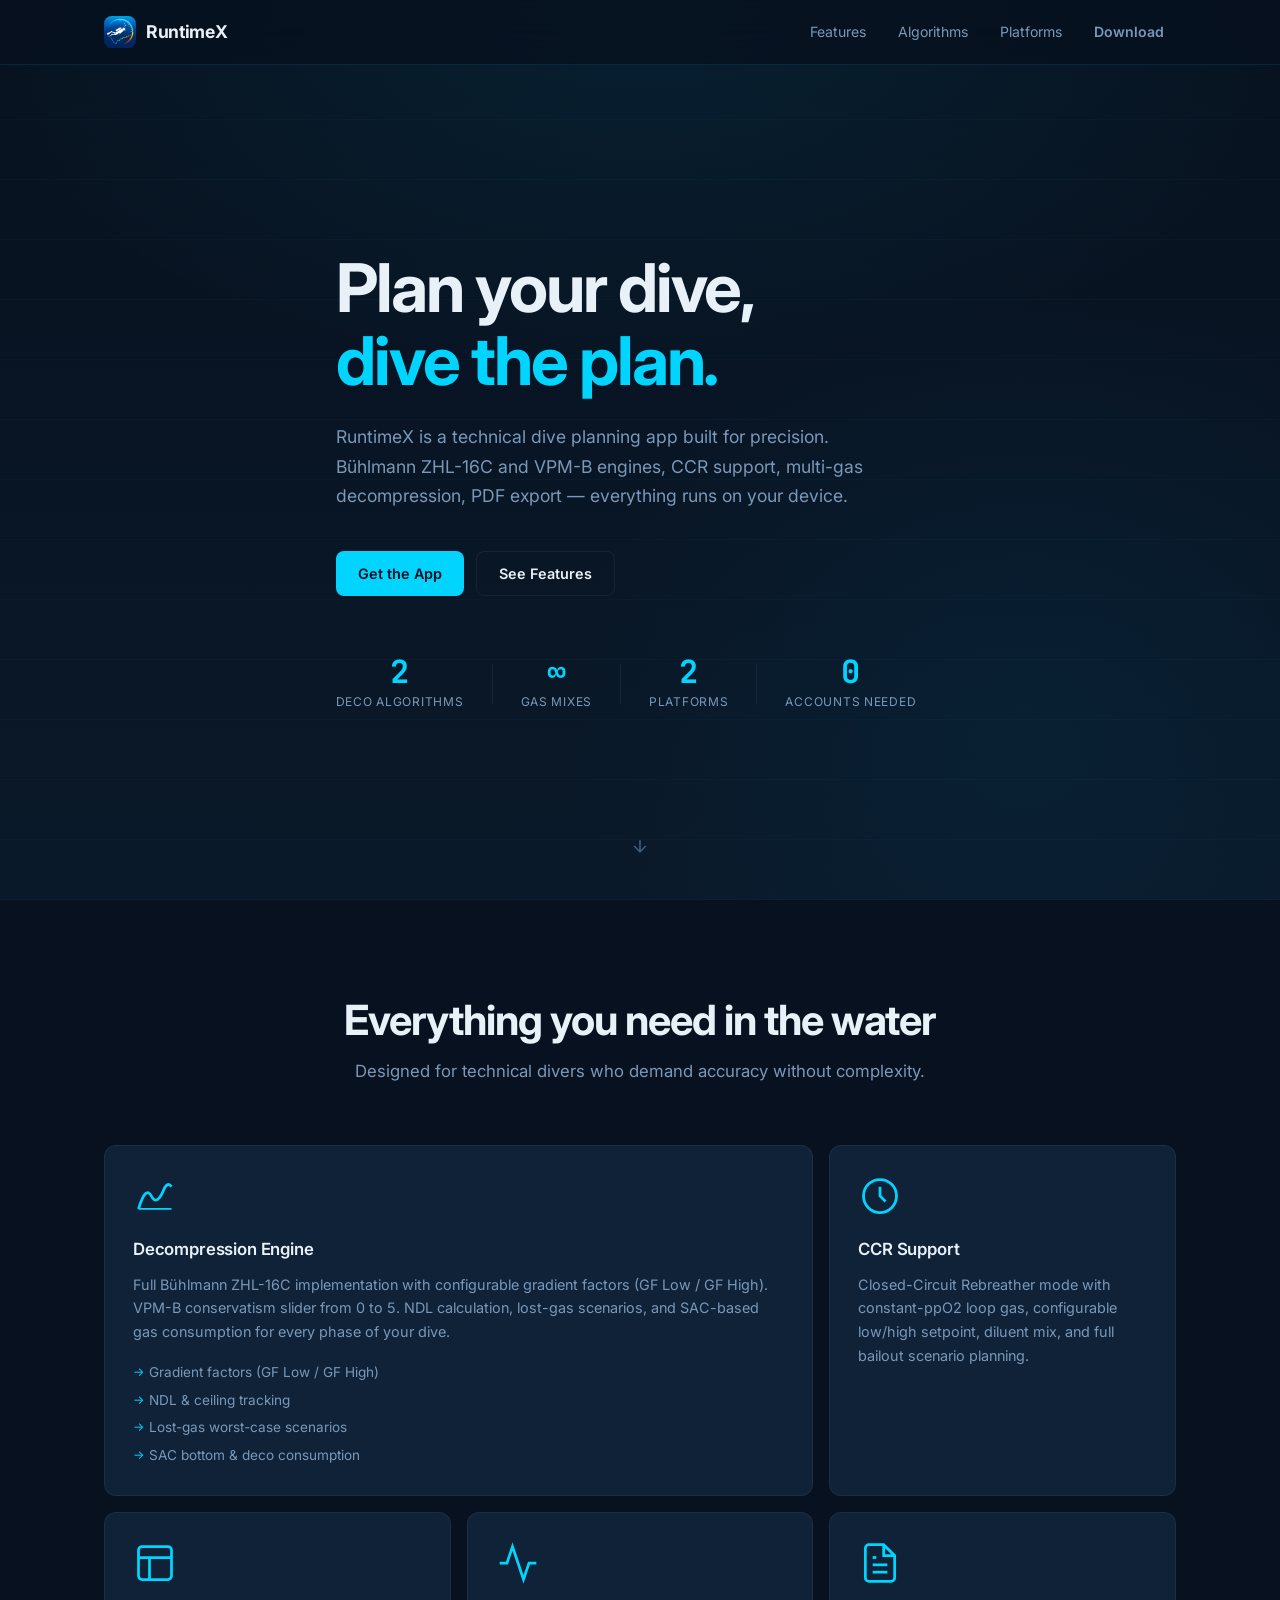
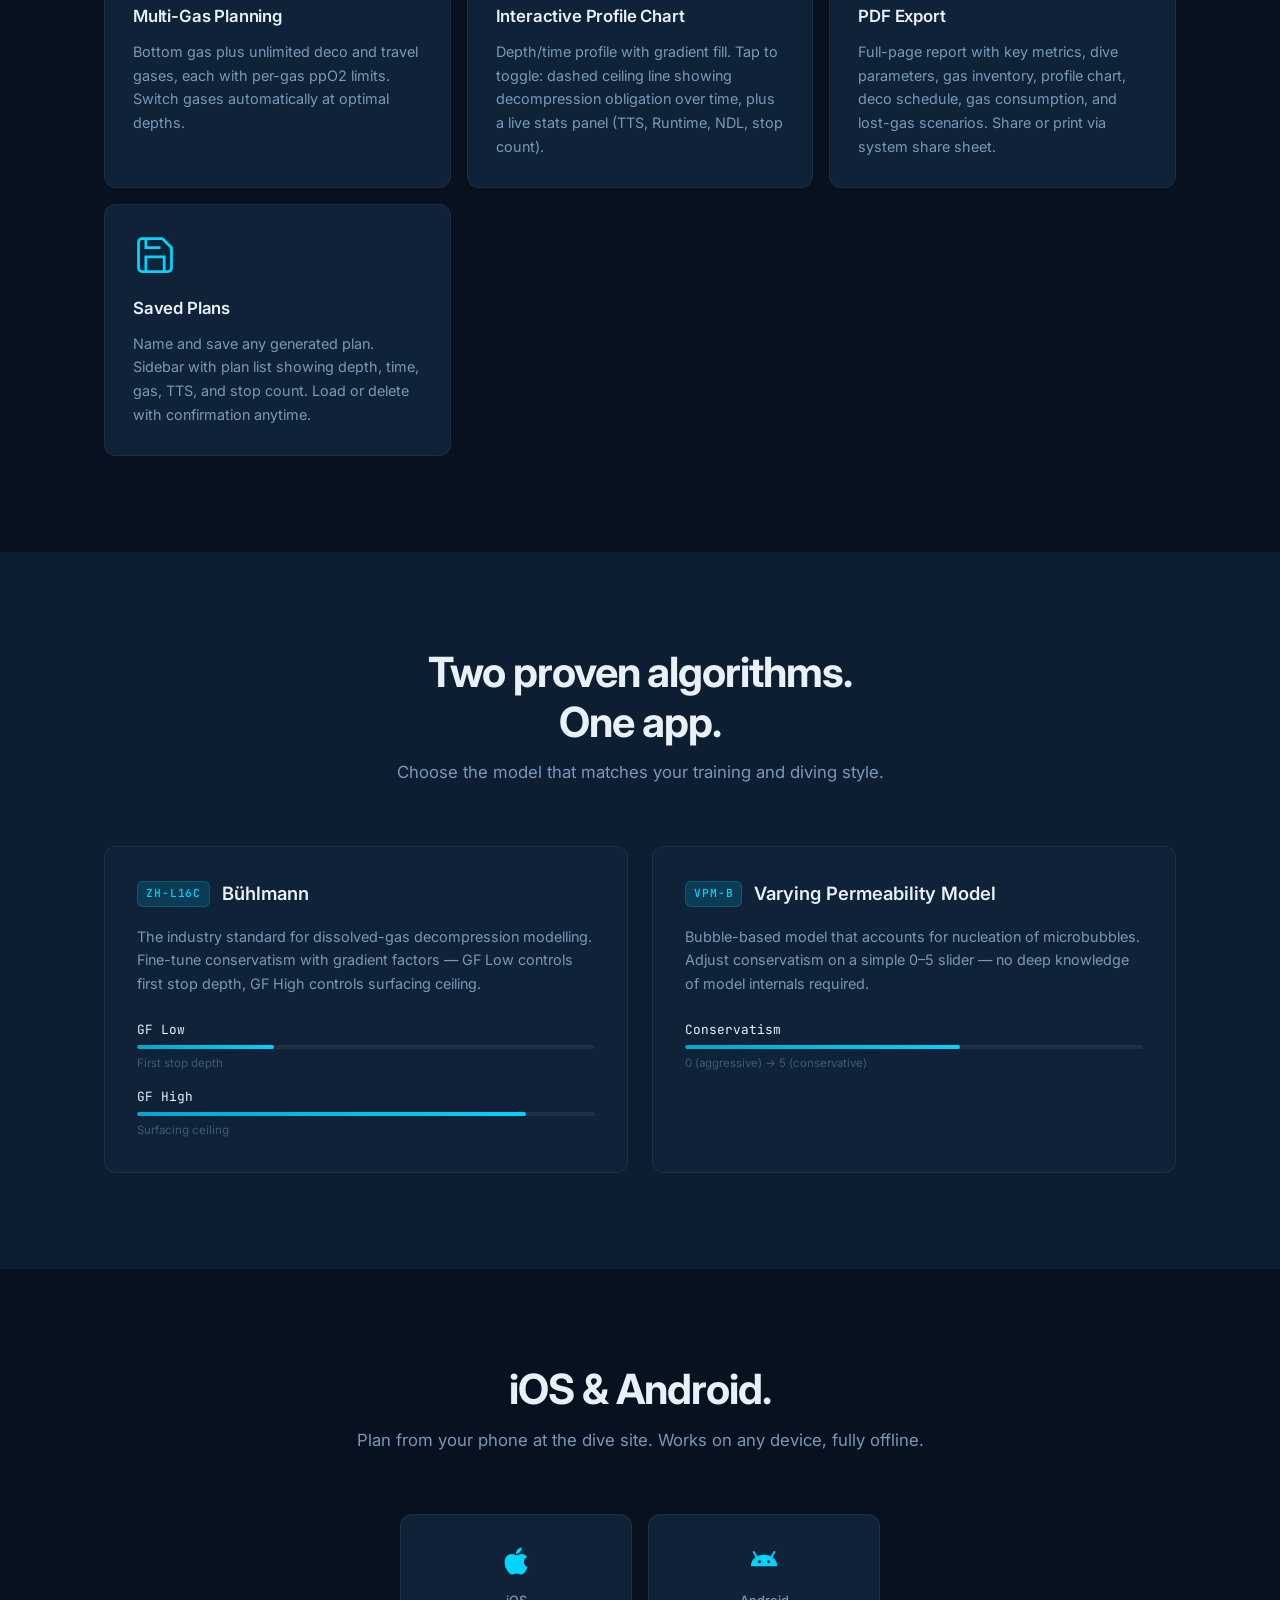
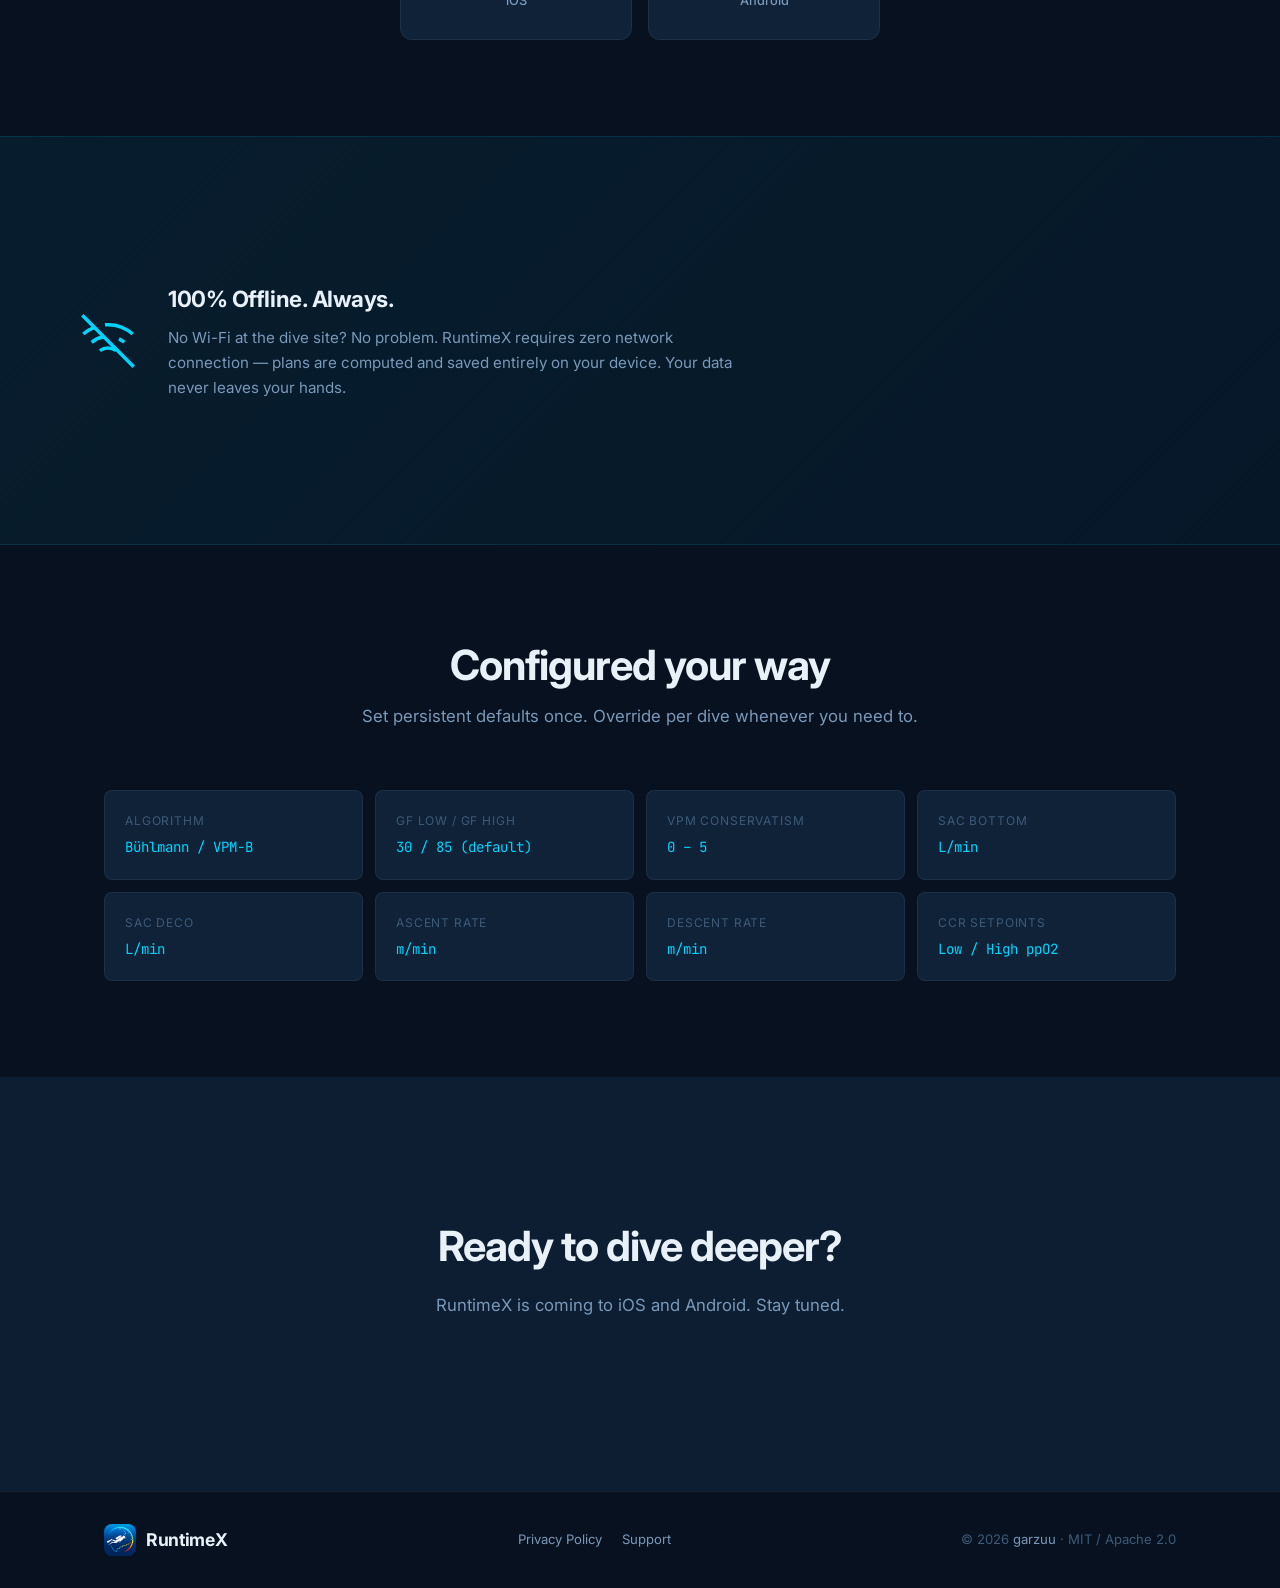
==== index.html @ 2c7f3cf4 "chore(rename): rename website to RuntimeX" ====
<!DOCTYPE html>
<html lang="en">
<head>
  <meta charset="UTF-8" />
  <meta name="viewport" content="width=device-width, initial-scale=1.0" />
  <title>RuntimeX — Technical Dive Planner</title>
  <meta name="description" content="Offline-first technical dive planning app. Bühlmann ZHL-16C, VPM-B, CCR support, PDF export. No account required." />

  <!-- Canonical -->
  <link rel="canonical" href="https://runtimex.garzuu.com/" />

  <!-- Open Graph -->
  <meta property="og:type"        content="website" />
  <meta property="og:url"         content="https://runtimex.garzuu.com/" />
  <meta property="og:title"       content="RuntimeX — Technical Dive Planner" />
  <meta property="og:description" content="Offline-first technical dive planning app. Bühlmann ZHL-16C, VPM-B, CCR support, PDF export. No account required." />
  <meta property="og:image"       content="https://runtimex.garzuu.com/og-image.svg" />
  <meta property="og:image:width"  content="1200" />
  <meta property="og:image:height" content="630" />
  <meta property="og:locale"      content="en_US" />
  <meta property="og:site_name"   content="RuntimeX" />

  <!-- Twitter Card -->
  <meta name="twitter:card"        content="summary_large_image" />
  <meta name="twitter:title"       content="RuntimeX — Technical Dive Planner" />
  <meta name="twitter:description" content="Offline-first technical dive planning app. Bühlmann ZHL-16C, VPM-B, CCR support, PDF export. No account required." />
  <meta name="twitter:image"       content="https://runtimex.garzuu.com/og-image.svg" />

  <!-- iOS Smart App Banner — fill in content="app-id=YOUR_APP_ID" once live on the App Store -->
  <!-- <meta name="apple-itunes-app" content="app-id=XXXXXXXXXX" /> -->

  <link rel="icon" type="image/png" href="favicon.png" />
  <link rel="apple-touch-icon" href="apple-touch-icon.png" />

  <link rel="stylesheet" href="style.css" />
  <link rel="preconnect" href="https://fonts.googleapis.com" />
  <link rel="preconnect" href="https://fonts.gstatic.com" crossorigin />
  <link href="https://fonts.googleapis.com/css2?family=Inter:wght@300;400;500;600;700&family=JetBrains+Mono:wght@400;500&display=swap" rel="stylesheet" />
</head>
<body>

  <!-- NAV -->
  <nav class="nav">
    <div class="nav-inner container">
      <a href="#" class="nav-logo">
        <img src="logo.png" class="nav-icon" alt="RuntimeX" />
        RuntimeX
      </a>
      <ul class="nav-links">
        <li><a href="#features">Features</a></li>
        <li><a href="#algorithms">Algorithms</a></li>
        <li><a href="#platforms">Platforms</a></li>
        <li><a href="#download" class="btn btn-sm">Download</a></li>
      </ul>
    </div>
  </nav>

  <!-- HERO -->
  <section class="hero">
    <div class="hero-bg"></div>
    <div class="container hero-inner">
      <h1 class="hero-title">Plan your dive,<br><span class="accent">dive the plan.</span></h1>
      <p class="hero-sub">
        RuntimeX is a technical dive planning app built for precision.
        Bühlmann ZHL-16C and VPM-B engines, CCR support, multi-gas decompression,
        PDF export — everything runs on your device.
      </p>
      <div class="hero-actions">
        <a href="#download" class="btn btn-primary">Get the App</a>
        <a href="#features" class="btn btn-ghost">See Features</a>
      </div>
      <div class="hero-stats">
        <div class="stat">
          <span class="stat-value">2</span>
          <span class="stat-label">Deco Algorithms</span>
        </div>
        <div class="stat-sep"></div>
        <div class="stat">
          <span class="stat-value">∞</span>
          <span class="stat-label">Gas Mixes</span>
        </div>
        <div class="stat-sep"></div>
        <div class="stat">
          <span class="stat-value">2</span>
          <span class="stat-label">Platforms</span>
        </div>
        <div class="stat-sep"></div>
        <div class="stat">
          <span class="stat-value">0</span>
          <span class="stat-label">Accounts Needed</span>
        </div>
      </div>
    </div>
    <div class="hero-scroll-hint">
      <svg viewBox="0 0 24 24" fill="none" stroke="currentColor" stroke-width="2">
        <path d="M12 5v14M5 12l7 7 7-7"/>
      </svg>
    </div>
  </section>

  <!-- FEATURES -->
  <section class="section" id="features">
    <div class="container">
      <div class="section-header">
        <h2>Everything you need in the water</h2>
        <p>Designed for technical divers who demand accuracy without complexity.</p>
      </div>
      <div class="features-grid">

        <div class="feature-card feature-card--large">
          <div class="feature-icon">
            <svg viewBox="0 0 24 24" fill="none" stroke="currentColor" stroke-width="1.5">
              <path d="M3 19 Q7 6 10 12 Q13 18 17 8 Q19 4 21 7"/>
              <line x1="3" y1="19" x2="21" y2="19" stroke-width="1"/>
            </svg>
          </div>
          <h3>Decompression Engine</h3>
          <p>Full Bühlmann ZHL-16C implementation with configurable gradient factors (GF Low / GF High). VPM-B conservatism slider from 0 to 5. NDL calculation, lost-gas scenarios, and SAC-based gas consumption for every phase of your dive.</p>
          <ul class="feature-list">
            <li>Gradient factors (GF Low / GF High)</li>
            <li>NDL &amp; ceiling tracking</li>
            <li>Lost-gas worst-case scenarios</li>
            <li>SAC bottom &amp; deco consumption</li>
          </ul>
        </div>

        <div class="feature-card">
          <div class="feature-icon">
            <svg viewBox="0 0 24 24" fill="none" stroke="currentColor" stroke-width="1.5">
              <circle cx="12" cy="12" r="9"/>
              <path d="M12 7v5l3 3"/>
            </svg>
          </div>
          <h3>CCR Support</h3>
          <p>Closed-Circuit Rebreather mode with constant-ppO2 loop gas, configurable low/high setpoint, diluent mix, and full bailout scenario planning.</p>
        </div>

        <div class="feature-card">
          <div class="feature-icon">
            <svg viewBox="0 0 24 24" fill="none" stroke="currentColor" stroke-width="1.5">
              <rect x="3" y="3" width="18" height="18" rx="2"/>
              <path d="M3 9h18M9 21V9"/>
            </svg>
          </div>
          <h3>Multi-Gas Planning</h3>
          <p>Bottom gas plus unlimited deco and travel gases, each with per-gas ppO2 limits. Switch gases automatically at optimal depths.</p>
        </div>

        <div class="feature-card">
          <div class="feature-icon">
            <svg viewBox="0 0 24 24" fill="none" stroke="currentColor" stroke-width="1.5">
              <polyline points="22 12 18 12 15 21 9 3 6 12 2 12"/>
            </svg>
          </div>
          <h3>Interactive Profile Chart</h3>
          <p>Depth/time profile with gradient fill. Tap to toggle: dashed ceiling line showing decompression obligation over time, plus a live stats panel (TTS, Runtime, NDL, stop count).</p>
        </div>

        <div class="feature-card">
          <div class="feature-icon">
            <svg viewBox="0 0 24 24" fill="none" stroke="currentColor" stroke-width="1.5">
              <path d="M14 2H6a2 2 0 0 0-2 2v16a2 2 0 0 0 2 2h12a2 2 0 0 0 2-2V8z"/>
              <polyline points="14 2 14 8 20 8"/>
              <line x1="16" y1="13" x2="8" y2="13"/>
              <line x1="16" y1="17" x2="8" y2="17"/>
              <polyline points="10 9 9 9 8 9"/>
            </svg>
          </div>
          <h3>PDF Export</h3>
          <p>Full-page report with key metrics, dive parameters, gas inventory, profile chart, deco schedule, gas consumption, and lost-gas scenarios. Share or print via system share sheet.</p>
        </div>

        <div class="feature-card">
          <div class="feature-icon">
            <svg viewBox="0 0 24 24" fill="none" stroke="currentColor" stroke-width="1.5">
              <path d="M19 21H5a2 2 0 0 1-2-2V5a2 2 0 0 1 2-2h11l5 5v11a2 2 0 0 1-2 2z"/>
              <polyline points="17 21 17 13 7 13 7 21"/>
              <polyline points="7 3 7 8 15 8"/>
            </svg>
          </div>
          <h3>Saved Plans</h3>
          <p>Name and save any generated plan. Sidebar with plan list showing depth, time, gas, TTS, and stop count. Load or delete with confirmation anytime.</p>
        </div>

      </div>
    </div>
  </section>

  <!-- ALGORITHMS -->
  <section class="section section--dark" id="algorithms">
    <div class="container">
      <div class="section-header">
        <h2>Two proven algorithms.<br>One app.</h2>
        <p>Choose the model that matches your training and diving style.</p>
      </div>
      <div class="algo-grid">
        <div class="algo-card">
          <div class="algo-header">
            <span class="algo-tag">ZH-L16C</span>
            <h3>Bühlmann</h3>
          </div>
          <p class="algo-desc">The industry standard for dissolved-gas decompression modelling. Fine-tune conservatism with gradient factors — GF Low controls first stop depth, GF High controls surfacing ceiling.</p>
          <div class="algo-params">
            <div class="param">
              <span class="param-name">GF Low</span>
              <div class="param-bar">
                <div class="param-fill" style="--fill: 30%"></div>
              </div>
              <span class="param-hint">First stop depth</span>
            </div>
            <div class="param">
              <span class="param-name">GF High</span>
              <div class="param-bar">
                <div class="param-fill" style="--fill: 85%"></div>
              </div>
              <span class="param-hint">Surfacing ceiling</span>
            </div>
          </div>
        </div>
        <div class="algo-card">
          <div class="algo-header">
            <span class="algo-tag">VPM-B</span>
            <h3>Varying Permeability Model</h3>
          </div>
          <p class="algo-desc">Bubble-based model that accounts for nucleation of microbubbles. Adjust conservatism on a simple 0–5 slider — no deep knowledge of model internals required.</p>
          <div class="algo-params">
            <div class="param">
              <span class="param-name">Conservatism</span>
              <div class="param-bar">
                <div class="param-fill" style="--fill: 60%"></div>
              </div>
              <span class="param-hint">0 (aggressive) → 5 (conservative)</span>
            </div>
          </div>
        </div>
      </div>
    </div>
  </section>

  <!-- PLATFORMS -->
  <section class="section" id="platforms">
    <div class="container">
      <div class="section-header">
        <h2>iOS &amp; Android.</h2>
        <p>Plan from your phone at the dive site. Works on any device, fully offline.</p>
      </div>
      <div class="platforms-grid platforms-grid--two">
        <div class="platform-card">
          <div class="platform-icon">
            <svg viewBox="0 0 24 24" fill="currentColor">
              <path d="M17.05 20.28c-.98.95-2.05.8-3.08.35-1.09-.46-2.09-.48-3.24 0-1.44.62-2.2.44-3.06-.35C2.79 15.25 3.51 7.7 9.05 7.4c1.39.07 2.34.74 3.15.8 1.21-.24 2.37-.93 3.67-.84 1.56.14 2.73.72 3.51 1.84-3.09 1.95-2.63 5.81.29 7.02-.73 1.81-1.65 3.63-2.62 4.06M12.03 7.25c-.15-2.23 1.66-4.07 3.74-4.25.29 2.58-2.34 4.5-3.74 4.25"/>
            </svg>
          </div>
          <span>iOS</span>
        </div>
        <div class="platform-card">
          <div class="platform-icon">
            <svg viewBox="0 0 24 24" fill="currentColor">
              <path d="M17.6 9.48l1.84-3.18c.16-.31.04-.69-.26-.85-.29-.15-.65-.06-.83.22l-1.88 3.24C15.03 8.27 13.55 7.9 12 7.9c-1.55 0-3.03.37-4.47 1.01L5.65 5.67c-.18-.28-.54-.37-.83-.22-.3.16-.42.54-.26.85L6.4 9.48C4.4 10.79 3.22 12.94 3.22 15.5h17.56c0-2.56-1.18-4.71-3.18-6.02zM9 13.5c-.55 0-1-.45-1-1s.45-1 1-1 1 .45 1 1-.45 1-1 1zm6 0c-.55 0-1-.45-1-1s.45-1 1-1 1 .45 1 1-.45 1-1 1z"/>
            </svg>
          </div>
          <span>Android</span>
        </div>
      </div>
    </div>
  </section>

  <!-- OFFLINE BANNER -->
  <section class="section section--accent">
    <div class="container offline-banner">
      <div class="offline-icon">
        <svg viewBox="0 0 24 24" fill="none" stroke="currentColor" stroke-width="1.5">
          <path d="M1 1l22 22"/>
          <path d="M16.72 11.06A10.94 10.94 0 0 1 19 12.55M5 12.55a10.94 10.94 0 0 1 5.17-2.39M10.71 5.05A16 16 0 0 1 22.56 9M1.42 9a15.91 15.91 0 0 1 4.7-2.88M8.53 16.11a6 6 0 0 1 6.95 0M12 20h.01"/>
        </svg>
      </div>
      <div class="offline-text">
        <h3>100% Offline. Always.</h3>
        <p>No Wi-Fi at the dive site? No problem. RuntimeX requires zero network connection — plans are computed and saved entirely on your device. Your data never leaves your hands.</p>
      </div>
    </div>
  </section>

  <!-- SETTINGS -->
  <section class="section" id="settings">
    <div class="container">
      <div class="section-header">
        <h2>Configured your way</h2>
        <p>Set persistent defaults once. Override per dive whenever you need to.</p>
      </div>
      <div class="settings-grid">
        <div class="setting-item">
          <span class="setting-key">Algorithm</span>
          <span class="setting-val">Bühlmann / VPM-B</span>
        </div>
        <div class="setting-item">
          <span class="setting-key">GF Low / GF High</span>
          <span class="setting-val">30 / 85 (default)</span>
        </div>
        <div class="setting-item">
          <span class="setting-key">VPM Conservatism</span>
          <span class="setting-val">0 – 5</span>
        </div>
        <div class="setting-item">
          <span class="setting-key">SAC Bottom</span>
          <span class="setting-val">L/min</span>
        </div>
        <div class="setting-item">
          <span class="setting-key">SAC Deco</span>
          <span class="setting-val">L/min</span>
        </div>
        <div class="setting-item">
          <span class="setting-key">Ascent Rate</span>
          <span class="setting-val">m/min</span>
        </div>
        <div class="setting-item">
          <span class="setting-key">Descent Rate</span>
          <span class="setting-val">m/min</span>
        </div>
        <div class="setting-item">
          <span class="setting-key">CCR Setpoints</span>
          <span class="setting-val">Low / High ppO2</span>
        </div>
      </div>
    </div>
  </section>

  <!-- DOWNLOAD -->
  <section class="section section--dark" id="download">
    <div class="container download-section">
      <h2>Ready to dive deeper?</h2>
      <p>RuntimeX is coming to iOS and Android. Stay tuned.</p>
    </div>
  </section>

  <!-- FOOTER -->
  <footer class="footer">
    <div class="container footer-inner">
      <a href="#" class="nav-logo">
        <img src="logo.png" class="nav-icon" alt="RuntimeX" />
        RuntimeX
      </a>
      <div class="footer-links">
        <a href="privacy.html">Privacy Policy</a>
        <a href="support.html">Support</a>
      </div>
      <p class="footer-copy">© <span id="copyright-year"></span> <a href="https://github.com/garzuu" target="_blank" rel="noopener">garzuu</a> · MIT / Apache 2.0</p>
    </div>
  </footer>

  <script src="app.js"></script>
</body>
</html>
---- style.css ----
/* ── Reset & base ─────────────────────────────────────────────── */
*, *::before, *::after { box-sizing: border-box; margin: 0; padding: 0; }

:root {
  --bg:          #07111f;
  --bg-surface:  #0d1e32;
  --bg-card:     #0f2238;
  --bg-card-hov: #132947;
  --accent:      #00d4ff;
  --accent-dim:  #00a8cc;
  --accent-glow: rgba(0, 212, 255, 0.15);
  --text:        #e8f0f8;
  --text-muted:  #7a98b8;
  --text-faint:  #3d5a78;
  --border:      rgba(0, 212, 255, 0.12);
  --border-card: rgba(255,255,255,0.06);
  --radius:      12px;
  --radius-sm:   8px;
  --font:        'Inter', system-ui, sans-serif;
  --mono:        'JetBrains Mono', monospace;
}

html { scroll-behavior: smooth; }

body {
  font-family: var(--font);
  background: var(--bg);
  color: var(--text);
  line-height: 1.6;
  -webkit-font-smoothing: antialiased;
}

/* ── Utils ────────────────────────────────────────────────────── */
.container {
  max-width: 1120px;
  margin: 0 auto;
  padding: 0 24px;
}

.accent { color: var(--accent); }

/* ── Buttons ──────────────────────────────────────────────────── */
.btn {
  display: inline-flex;
  align-items: center;
  gap: 8px;
  padding: 10px 22px;
  border-radius: var(--radius-sm);
  font-size: 0.9rem;
  font-weight: 600;
  text-decoration: none;
  transition: all 0.2s ease;
  cursor: pointer;
  border: none;
}

.btn-primary {
  background: var(--accent);
  color: #07111f;
}
.btn-primary:hover {
  background: #33ddff;
  transform: translateY(-1px);
  box-shadow: 0 8px 24px rgba(0, 212, 255, 0.3);
}

.btn-ghost {
  background: transparent;
  color: var(--text);
  border: 1px solid var(--border-card);
}
.btn-ghost:hover {
  border-color: var(--accent);
  color: var(--accent);
}

.btn-sm { padding: 7px 16px; font-size: 0.82rem; }

.btn-lg { padding: 14px 32px; font-size: 1rem; }

.btn-icon { width: 18px; height: 18px; flex-shrink: 0; }

/* ── Nav ──────────────────────────────────────────────────────── */
.nav {
  position: fixed;
  top: 0; left: 0; right: 0;
  z-index: 100;
  backdrop-filter: blur(16px);
  -webkit-backdrop-filter: blur(16px);
  background: rgba(7, 17, 31, 0.8);
  border-bottom: 1px solid var(--border);
}

.nav-inner {
  display: flex;
  align-items: center;
  justify-content: space-between;
  height: 64px;
}

.nav-logo {
  display: flex;
  align-items: center;
  gap: 10px;
  text-decoration: none;
  color: var(--text);
  font-weight: 700;
  font-size: 1.1rem;
  letter-spacing: -0.02em;
}

.nav-icon { width: 32px; height: 32px; border-radius: 8px; object-fit: cover; flex-shrink: 0; }

.nav-links {
  display: flex;
  align-items: center;
  gap: 8px;
  list-style: none;
}

.nav-links a {
  text-decoration: none;
  color: var(--text-muted);
  font-size: 0.88rem;
  padding: 6px 12px;
  border-radius: var(--radius-sm);
  transition: color 0.15s;
}
.nav-links a:hover { color: var(--text); }

/* ── Hero ─────────────────────────────────────────────────────── */
.hero {
  position: relative;
  min-height: 100vh;
  display: flex;
  align-items: center;
  overflow: hidden;
  padding-top: 64px;
}

.hero-bg {
  position: absolute;
  inset: 0;
  background:
    radial-gradient(ellipse 80% 60% at 50% 0%, rgba(0, 212, 255, 0.08) 0%, transparent 70%),
    radial-gradient(ellipse 60% 80% at 80% 80%, rgba(0, 80, 120, 0.15) 0%, transparent 60%),
    linear-gradient(180deg, #07111f 0%, #0a1929 100%);
}

/* Animated depth lines */
.hero-bg::after {
  content: '';
  position: absolute;
  inset: 0;
  background-image:
    repeating-linear-gradient(
      180deg,
      transparent 0px,
      transparent 59px,
      rgba(0, 212, 255, 0.03) 59px,
      rgba(0, 212, 255, 0.03) 60px
    );
}

.hero-inner {
  position: relative;
  z-index: 1;
  padding-top: 80px;
  padding-bottom: 80px;
  max-width: 780px;
}

.hero-badge {
  display: inline-block;
  font-family: var(--mono);
  font-size: 0.75rem;
  color: var(--accent);
  background: var(--accent-glow);
  border: 1px solid rgba(0, 212, 255, 0.25);
  border-radius: 100px;
  padding: 5px 14px;
  margin-bottom: 28px;
  letter-spacing: 0.04em;
}

.hero-title {
  font-size: clamp(2.6rem, 6vw, 4.2rem);
  font-weight: 700;
  line-height: 1.08;
  letter-spacing: -0.03em;
  margin-bottom: 24px;
}

.hero-sub {
  font-size: 1.1rem;
  color: var(--text-muted);
  max-width: 560px;
  margin-bottom: 40px;
  line-height: 1.7;
}

.hero-actions {
  display: flex;
  gap: 12px;
  flex-wrap: wrap;
  margin-bottom: 60px;
}

.hero-stats {
  display: flex;
  align-items: center;
  gap: 0;
  flex-wrap: wrap;
  gap: 0;
}

.stat { padding: 0 28px; text-align: center; }
.stat:first-child { padding-left: 0; }

.stat-value {
  display: block;
  font-size: 2rem;
  font-weight: 700;
  color: var(--accent);
  font-family: var(--mono);
  line-height: 1;
}

.stat-label {
  display: block;
  font-size: 0.75rem;
  color: var(--text-muted);
  margin-top: 4px;
  text-transform: uppercase;
  letter-spacing: 0.06em;
}

.stat-sep {
  width: 1px;
  height: 40px;
  background: var(--border-card);
}

.hero-scroll-hint {
  position: absolute;
  bottom: 36px;
  left: 50%;
  transform: translateX(-50%);
  color: var(--text-faint);
  animation: bounce 2s infinite;
}
.hero-scroll-hint svg { width: 20px; height: 20px; }

@keyframes bounce {
  0%, 100% { transform: translateX(-50%) translateY(0); }
  50% { transform: translateX(-50%) translateY(6px); }
}

/* ── Section ──────────────────────────────────────────────────── */
.section { padding: 96px 0; }

.section--dark { background: var(--bg-surface); }

.section--accent {
  background: linear-gradient(135deg, rgba(0, 212, 255, 0.06) 0%, rgba(0, 80, 120, 0.1) 100%);
  border-top: 1px solid var(--border);
  border-bottom: 1px solid var(--border);
}

.section-header {
  text-align: center;
  margin-bottom: 60px;
}

.section-header h2 {
  font-size: clamp(1.8rem, 4vw, 2.6rem);
  font-weight: 700;
  letter-spacing: -0.025em;
  margin-bottom: 12px;
  line-height: 1.2;
}

.section-header p {
  font-size: 1.05rem;
  color: var(--text-muted);
}

/* ── Features grid ────────────────────────────────────────────── */
.features-grid {
  display: grid;
  grid-template-columns: repeat(3, 1fr);
  gap: 16px;
}

.feature-card {
  background: var(--bg-card);
  border: 1px solid var(--border-card);
  border-radius: var(--radius);
  padding: 28px;
  transition: border-color 0.2s, transform 0.2s, background 0.2s;
}
.feature-card:hover {
  border-color: rgba(0, 212, 255, 0.25);
  background: var(--bg-card-hov);
  transform: translateY(-2px);
}

.feature-card--large {
  grid-column: span 2;
}

.feature-icon {
  width: 44px;
  height: 44px;
  margin-bottom: 18px;
  color: var(--accent);
}
.feature-icon svg { width: 100%; height: 100%; }

.feature-card h3 {
  font-size: 1.05rem;
  font-weight: 600;
  margin-bottom: 10px;
  letter-spacing: -0.01em;
}

.feature-card p {
  font-size: 0.9rem;
  color: var(--text-muted);
  line-height: 1.65;
}

.feature-list {
  list-style: none;
  margin-top: 18px;
  display: flex;
  flex-direction: column;
  gap: 6px;
}
.feature-list li {
  font-size: 0.85rem;
  color: var(--text-muted);
  padding-left: 16px;
  position: relative;
}
.feature-list li::before {
  content: '→';
  position: absolute;
  left: 0;
  color: var(--accent);
  font-size: 0.75rem;
}

/* ── Algorithms ───────────────────────────────────────────────── */
.algo-grid {
  display: grid;
  grid-template-columns: 1fr 1fr;
  gap: 24px;
}

.algo-card {
  background: var(--bg-card);
  border: 1px solid var(--border-card);
  border-radius: var(--radius);
  padding: 32px;
}

.algo-header {
  display: flex;
  align-items: center;
  gap: 12px;
  margin-bottom: 16px;
}

.algo-tag {
  font-family: var(--mono);
  font-size: 0.7rem;
  font-weight: 500;
  color: var(--accent);
  background: var(--accent-glow);
  border: 1px solid rgba(0, 212, 255, 0.2);
  border-radius: 6px;
  padding: 3px 8px;
  text-transform: uppercase;
  letter-spacing: 0.08em;
}

.algo-header h3 {
  font-size: 1.15rem;
  font-weight: 600;
}

.algo-desc {
  font-size: 0.9rem;
  color: var(--text-muted);
  line-height: 1.65;
  margin-bottom: 24px;
}

.algo-params { display: flex; flex-direction: column; gap: 14px; }

.param { display: flex; flex-direction: column; gap: 5px; }

.param-name {
  font-size: 0.8rem;
  font-family: var(--mono);
  color: var(--text);
}

.param-bar {
  height: 4px;
  background: rgba(255,255,255,0.06);
  border-radius: 2px;
  overflow: hidden;
}

.param-fill {
  height: 100%;
  width: var(--fill);
  background: linear-gradient(90deg, var(--accent-dim), var(--accent));
  border-radius: 2px;
  transition: width 0.6s ease;
}

.param-hint {
  font-size: 0.72rem;
  color: var(--text-faint);
}

/* ── Platforms ────────────────────────────────────────────────── */
.platforms-grid {
  display: grid;
  grid-template-columns: repeat(6, 1fr);
  gap: 16px;
}

.platforms-grid--two {
  grid-template-columns: repeat(2, 1fr);
  max-width: 480px;
  margin: 0 auto;
}

.platform-card {
  background: var(--bg-card);
  border: 1px solid var(--border-card);
  border-radius: var(--radius);
  padding: 28px 16px;
  display: flex;
  flex-direction: column;
  align-items: center;
  gap: 12px;
  transition: border-color 0.2s, transform 0.2s;
  cursor: default;
}
.platform-card:hover {
  border-color: rgba(0, 212, 255, 0.3);
  transform: translateY(-3px);
}

.platform-icon {
  width: 36px;
  height: 36px;
  color: var(--accent);
}
.platform-icon svg { width: 100%; height: 100%; }

.platform-card span {
  font-size: 0.8rem;
  color: var(--text-muted);
  font-weight: 500;
}

/* ── Offline banner ───────────────────────────────────────────── */
.offline-banner {
  display: flex;
  align-items: center;
  gap: 32px;
  padding: 48px 0;
}

.offline-icon {
  flex-shrink: 0;
  width: 56px;
  height: 56px;
  color: var(--accent);
}
.offline-icon svg { width: 100%; height: 100%; }

.offline-text h3 {
  font-size: 1.4rem;
  font-weight: 700;
  margin-bottom: 8px;
  letter-spacing: -0.02em;
}

.offline-text p {
  font-size: 0.95rem;
  color: var(--text-muted);
  max-width: 580px;
  line-height: 1.65;
}

/* ── Settings ─────────────────────────────────────────────────── */
.settings-grid {
  display: grid;
  grid-template-columns: repeat(4, 1fr);
  gap: 12px;
}

.setting-item {
  background: var(--bg-card);
  border: 1px solid var(--border-card);
  border-radius: var(--radius-sm);
  padding: 20px;
  display: flex;
  flex-direction: column;
  gap: 6px;
}

.setting-key {
  font-size: 0.75rem;
  text-transform: uppercase;
  letter-spacing: 0.07em;
  color: var(--text-faint);
}

.setting-val {
  font-family: var(--mono);
  font-size: 0.88rem;
  color: var(--accent);
}

/* ── Download ─────────────────────────────────────────────────── */
.download-section {
  text-align: center;
  padding: 40px 0;
}

.download-section h2 {
  font-size: clamp(1.8rem, 4vw, 2.6rem);
  font-weight: 700;
  letter-spacing: -0.025em;
  margin-bottom: 12px;
}

.download-section p {
  font-size: 1.05rem;
  color: var(--text-muted);
  margin-bottom: 36px;
}

.download-actions { display: flex; justify-content: center; gap: 12px; }

/* ── Footer ───────────────────────────────────────────────────── */
.footer {
  border-top: 1px solid var(--border-card);
  padding: 32px 0;
}

.footer-inner {
  display: flex;
  align-items: center;
  justify-content: space-between;
}

.footer-copy {
  font-size: 0.82rem;
  color: var(--text-faint);
}

/* ── Footer links ─────────────────────────────────────────────── */
.footer-links {
  display: flex;
  gap: 20px;
}
.footer-links a {
  font-size: 0.82rem;
  color: var(--text-muted);
  text-decoration: none;
  transition: color 0.15s;
}
.footer-links a:hover { color: var(--accent); }

.footer-copy a {
  color: var(--text-muted);
  text-decoration: none;
  transition: color 0.15s;
}
.footer-copy a:hover { color: var(--accent); }

/* ── Legal pages ──────────────────────────────────────────────── */
.legal-page {
  padding-top: 64px;
  min-height: 100vh;
}

.legal-container {
  max-width: 760px;
  padding-top: 72px;
  padding-bottom: 96px;
}

.legal-badge {
  display: inline-block;
  font-family: var(--mono);
  font-size: 0.72rem;
  color: var(--accent);
  background: var(--accent-glow);
  border: 1px solid rgba(0, 212, 255, 0.25);
  border-radius: 100px;
  padding: 4px 12px;
  margin-bottom: 16px;
  letter-spacing: 0.06em;
  text-transform: uppercase;
}

.legal-header { margin-bottom: 48px; }

.legal-header h1 {
  font-size: clamp(2rem, 5vw, 3rem);
  font-weight: 700;
  letter-spacing: -0.03em;
  margin-bottom: 10px;
}

.legal-meta {
  font-size: 0.82rem;
  color: var(--text-faint);
  font-family: var(--mono);
  margin-bottom: 20px;
}

.legal-intro {
  font-size: 1.05rem;
  color: var(--text-muted);
  line-height: 1.7;
  border-left: 2px solid var(--accent);
  padding-left: 20px;
}
.legal-intro strong { color: var(--text); }

.legal-toc {
  background: var(--bg-card);
  border: 1px solid var(--border-card);
  border-radius: var(--radius);
  padding: 24px 28px;
  margin-bottom: 56px;
}

.toc-title {
  font-size: 0.72rem;
  text-transform: uppercase;
  letter-spacing: 0.08em;
  color: var(--text-faint);
  margin-bottom: 12px;
}

.legal-toc ol {
  padding-left: 18px;
  display: flex;
  flex-direction: column;
  gap: 6px;
}

.legal-toc a {
  color: var(--text-muted);
  text-decoration: none;
  font-size: 0.9rem;
  transition: color 0.15s;
}
.legal-toc a:hover { color: var(--accent); }

.legal-body { display: flex; flex-direction: column; gap: 52px; }

.legal-body section h2 {
  font-size: 1.15rem;
  font-weight: 600;
  margin-bottom: 16px;
  display: flex;
  align-items: baseline;
  gap: 12px;
}

.section-num {
  font-family: var(--mono);
  font-size: 0.75rem;
  color: var(--accent);
  background: var(--accent-glow);
  border: 1px solid rgba(0, 212, 255, 0.2);
  border-radius: 6px;
  padding: 2px 7px;
  flex-shrink: 0;
}

.legal-body p {
  font-size: 0.95rem;
  color: var(--text-muted);
  line-height: 1.75;
  margin-bottom: 14px;
}
.legal-body p:last-child { margin-bottom: 0; }

.legal-body ul, .legal-body ol {
  padding-left: 20px;
  display: flex;
  flex-direction: column;
  gap: 7px;
  margin-bottom: 14px;
}

.legal-body li {
  font-size: 0.95rem;
  color: var(--text-muted);
  line-height: 1.65;
}

.legal-body code {
  font-family: var(--mono);
  font-size: 0.82rem;
  color: var(--accent);
  background: var(--accent-glow);
  border-radius: 4px;
  padding: 1px 6px;
}

.legal-body a {
  color: var(--accent);
  text-decoration: none;
}
.legal-body a:hover { text-decoration: underline; }

.callout {
  display: flex;
  align-items: flex-start;
  gap: 12px;
  background: rgba(0, 212, 255, 0.06);
  border: 1px solid rgba(0, 212, 255, 0.18);
  border-radius: var(--radius-sm);
  padding: 16px 18px;
  margin-top: 16px;
  font-size: 0.88rem;
  color: var(--text);
  line-height: 1.6;
}
.callout svg {
  width: 18px;
  height: 18px;
  flex-shrink: 0;
  color: var(--accent);
  margin-top: 1px;
}

.permissions-table {
  border: 1px solid var(--border-card);
  border-radius: var(--radius-sm);
  overflow: hidden;
  margin: 16px 0;
}

.perm-row {
  display: grid;
  grid-template-columns: 180px 1fr;
  gap: 16px;
  padding: 12px 16px;
  border-bottom: 1px solid var(--border-card);
  font-size: 0.88rem;
}
.perm-row:last-child { border-bottom: none; }

.perm-header {
  background: var(--bg-card);
  font-size: 0.72rem;
  text-transform: uppercase;
  letter-spacing: 0.07em;
  color: var(--text-faint);
}

.perm-name {
  font-family: var(--mono);
  font-size: 0.82rem;
  color: var(--accent);
}

.perm-desc { color: var(--text-muted); }

/* Support page specific */
.support-grid {
  display: grid;
  grid-template-columns: 1fr 1fr;
  gap: 16px;
  margin: 32px 0;
}

.support-card {
  background: var(--bg-card);
  border: 1px solid var(--border-card);
  border-radius: var(--radius);
  padding: 28px;
  text-decoration: none;
  display: flex;
  flex-direction: column;
  gap: 10px;
  transition: border-color 0.2s, transform 0.2s;
}
.support-card:hover {
  border-color: rgba(0, 212, 255, 0.3);
  transform: translateY(-2px);
}

.support-card-icon {
  width: 36px;
  height: 36px;
  color: var(--accent);
}
.support-card-icon svg { width: 100%; height: 100%; }

.support-card h3 {
  font-size: 1rem;
  font-weight: 600;
  color: var(--text);
}

.support-card p {
  font-size: 0.85rem;
  color: var(--text-muted);
  line-height: 1.55;
  margin: 0;
}

.support-card .card-link {
  font-size: 0.8rem;
  color: var(--accent);
  font-family: var(--mono);
  margin-top: auto;
}

.faq { display: flex; flex-direction: column; gap: 0; }

.faq-item {
  border-bottom: 1px solid var(--border-card);
  padding: 20px 0;
}
.faq-item:first-child { border-top: 1px solid var(--border-card); }

.faq-q {
  font-size: 0.95rem;
  font-weight: 600;
  color: var(--text);
  margin-bottom: 8px;
  cursor: pointer;
}

.faq-a {
  font-size: 0.9rem;
  color: var(--text-muted);
  line-height: 1.7;
}

/* ── Responsive ───────────────────────────────────────────────── */

/* ── Tablet  ≤ 960px ──────────────────────────────────────────── */
@media (max-width: 960px) {
  .section { padding: 72px 0; }
  .section-header { margin-bottom: 44px; }

  .features-grid { grid-template-columns: repeat(2, 1fr); }
  .feature-card--large { grid-column: span 2; }
  .algo-grid { grid-template-columns: 1fr; }
  .platforms-grid { grid-template-columns: repeat(3, 1fr); }
  .settings-grid { grid-template-columns: repeat(2, 1fr); }
  .support-grid { grid-template-columns: repeat(2, 1fr); }
}

/* ── Mobile  ≤ 640px ──────────────────────────────────────────── */
@media (max-width: 640px) {
  .container { padding: 0 16px; }
  .section { padding: 56px 0; }
  .section-header { margin-bottom: 32px; }
  .section-header p { font-size: 0.95rem; }

  /* Nav */
  .nav-links li:not(:last-child) { display: none; }

  /* Hero */
  .hero-inner { padding-top: 48px; padding-bottom: 48px; max-width: 100%; }
  .hero-badge { margin-bottom: 16px; font-size: 0.7rem; }
  .hero-sub { font-size: 0.95rem; margin-bottom: 28px; }
  .hero-actions { margin-bottom: 36px; }
  .hero-scroll-hint { display: none; }
  .hero-stats {
    display: grid;
    grid-template-columns: 1fr 1fr;
    width: 100%;
    border: 1px solid var(--border-card);
    border-radius: var(--radius);
    overflow: hidden;
  }
  .stat { padding: 16px 12px; border-right: 1px solid var(--border-card); }
  .stat:nth-child(even) { border-right: none; }
  .stat:nth-child(n+3) { border-top: 1px solid var(--border-card); }
  .stat:first-child { padding-left: 12px; }
  .stat-sep { display: none; }
  .stat-value { font-size: 1.6rem; }

  /* Cards → single column */
  .features-grid { grid-template-columns: 1fr; }
  .feature-card--large { grid-column: span 1; }
  .feature-card { padding: 22px; }

  .algo-grid { grid-template-columns: 1fr; }
  .algo-card { padding: 24px; }

  .platforms-grid { grid-template-columns: repeat(3, 1fr); }
  .platform-card { padding: 20px 8px; }

  .settings-grid { grid-template-columns: 1fr 1fr; }
  .setting-item { padding: 16px; }

  .support-grid { grid-template-columns: 1fr; }
  .support-card { padding: 20px; }

  /* Offline banner */
  .offline-banner { flex-direction: column; text-align: center; gap: 20px; padding: 36px 0; }

  /* Footer */
  .footer-inner { flex-direction: column; gap: 12px; text-align: center; }
  .footer-links { justify-content: center; }

  /* Legal pages */
  .legal-container { padding-top: 40px; padding-bottom: 56px; }
  .legal-header { margin-bottom: 32px; }
  .legal-toc { padding: 16px 18px; margin-bottom: 36px; }
  .legal-intro { font-size: 0.95rem; }
  .legal-body { gap: 32px; }
  .perm-row { grid-template-columns: 1fr; gap: 4px; }
  .perm-header { display: none; }
  .faq-item { padding: 14px 0; }
  .faq-q { font-size: 0.9rem; }
  .faq-a { font-size: 0.85rem; }
}
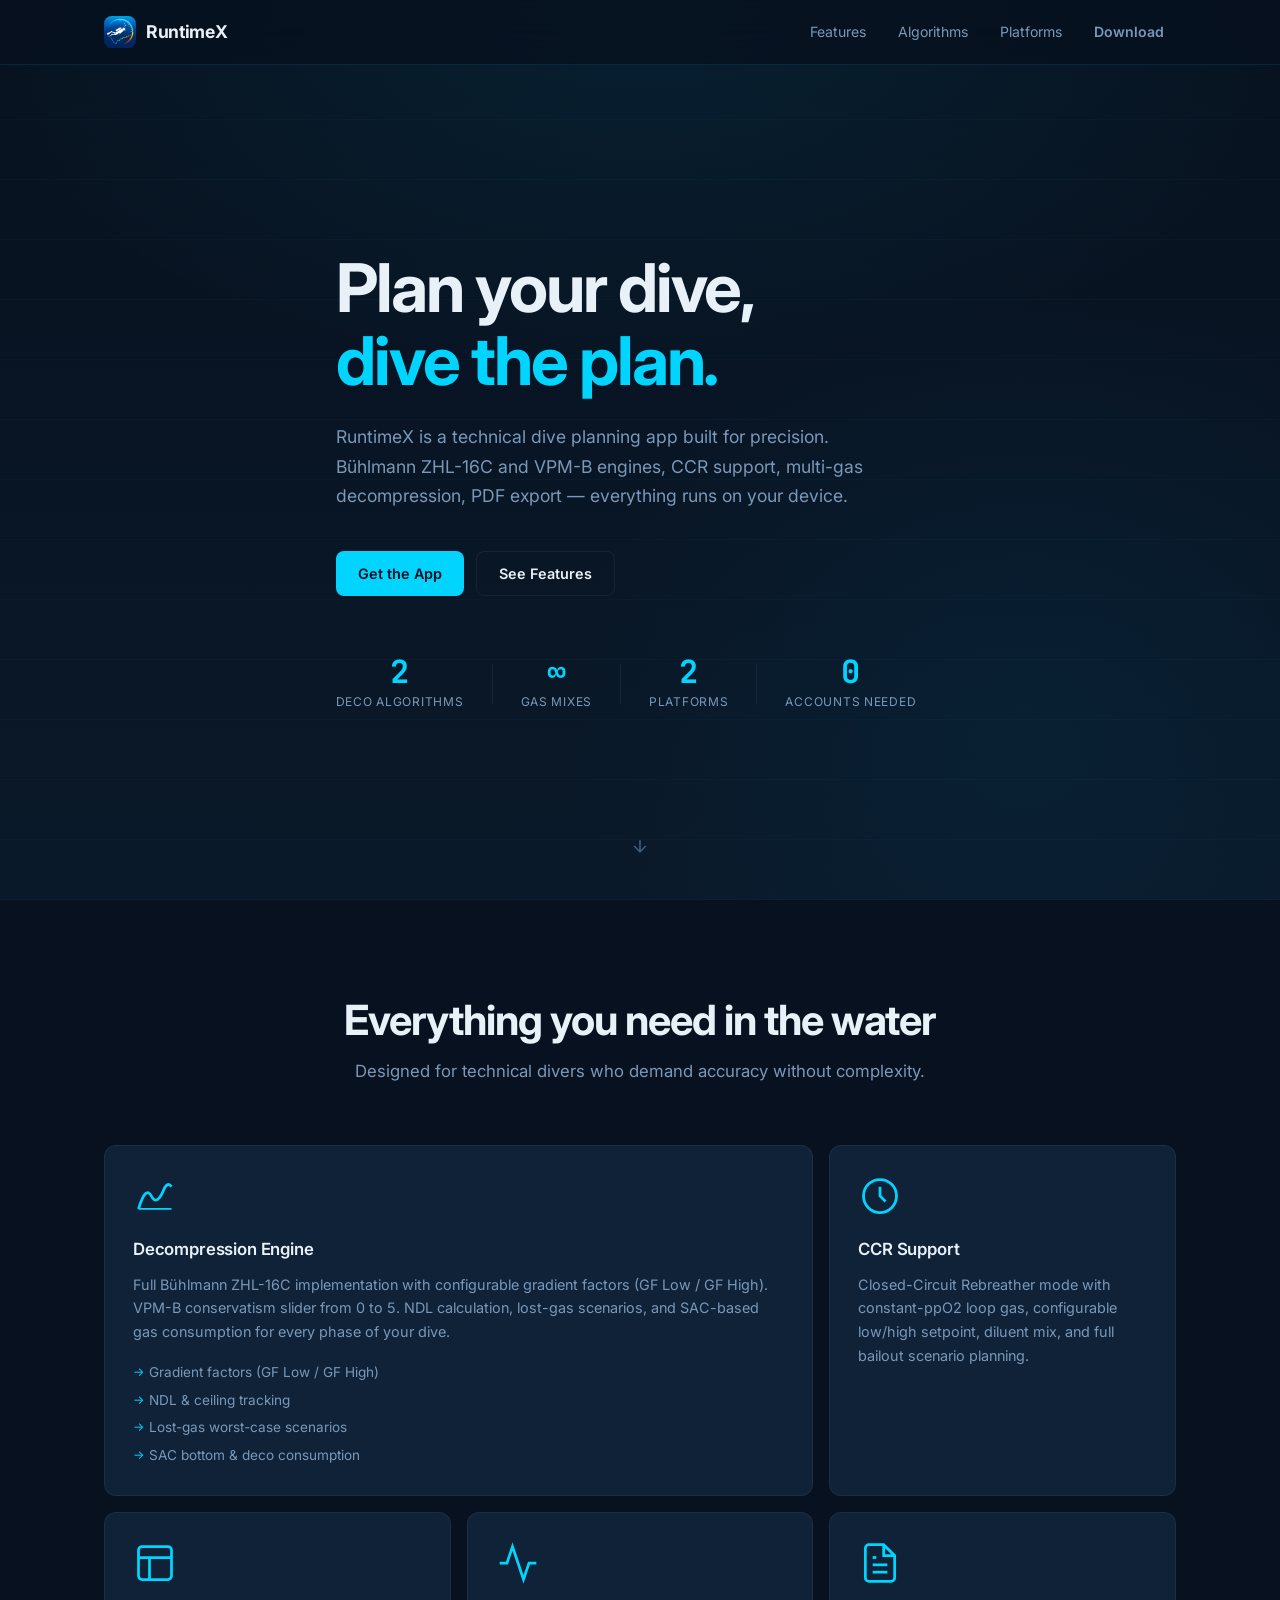
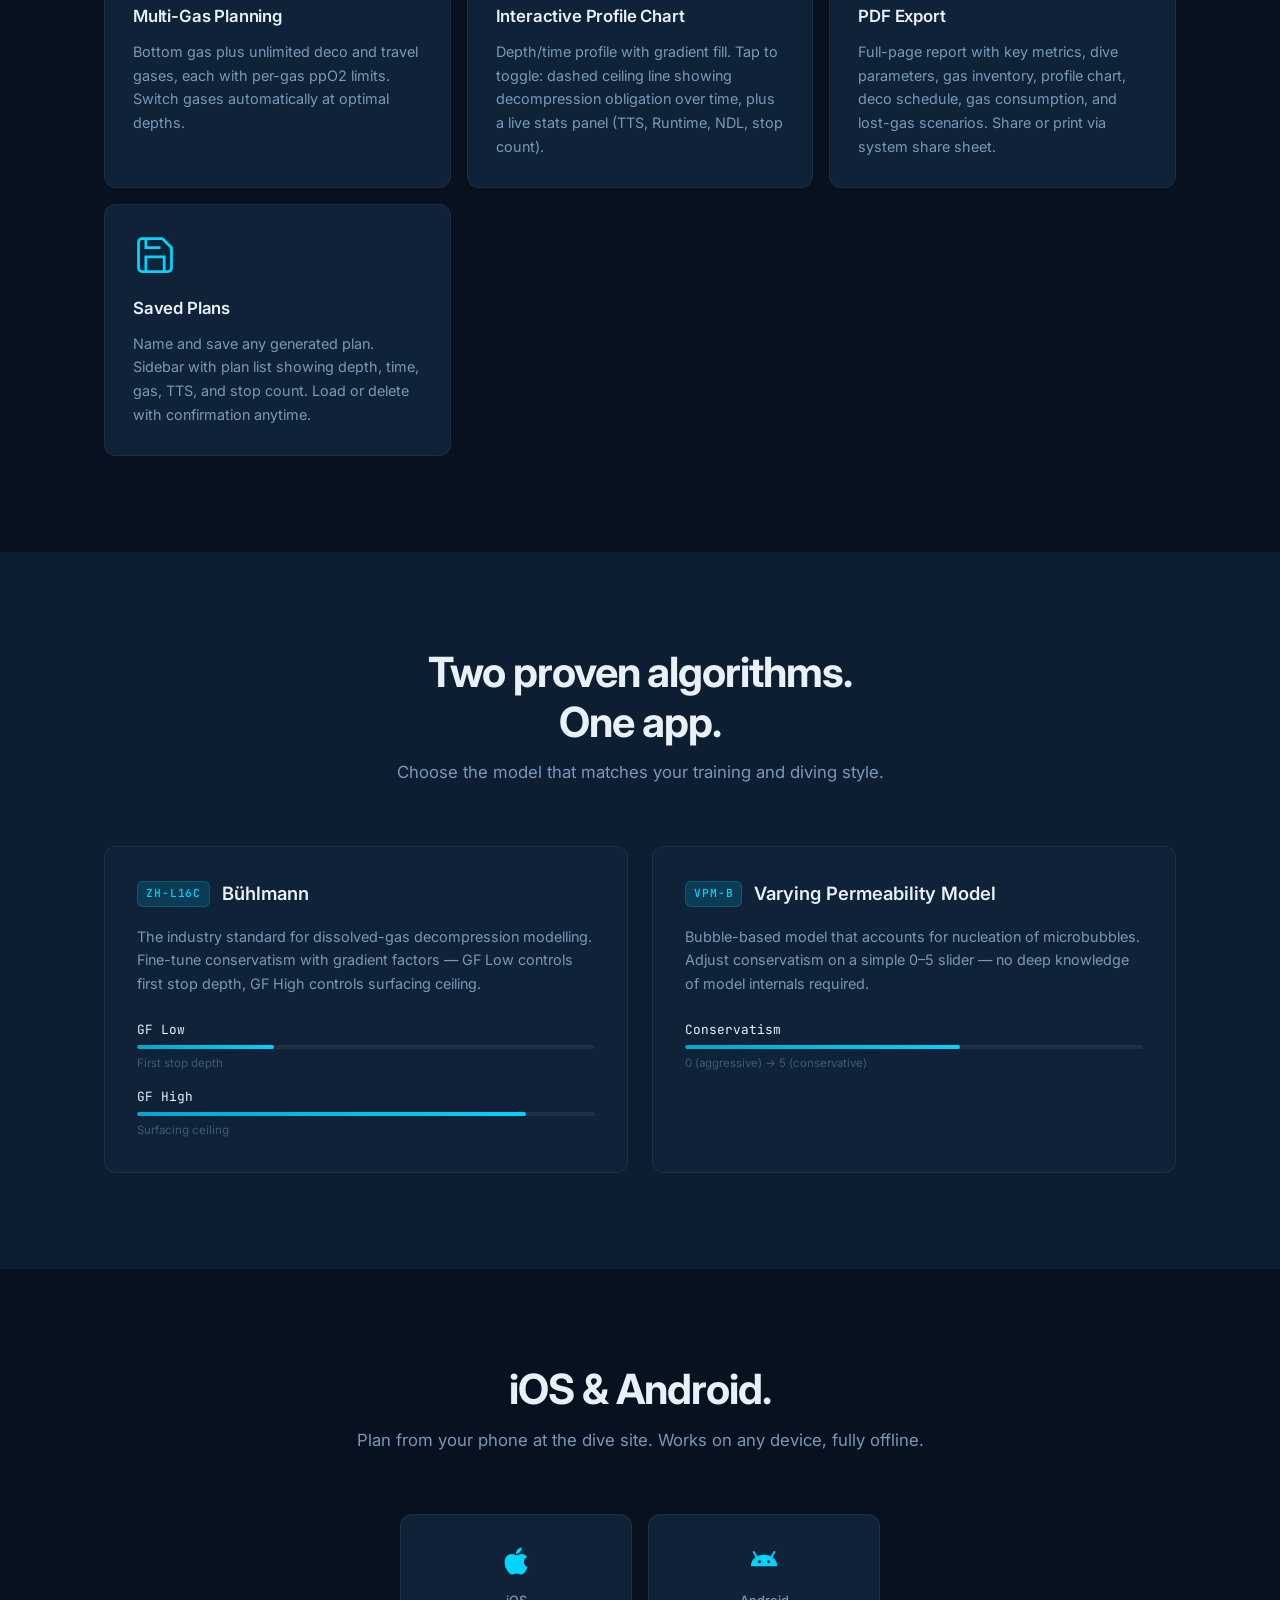
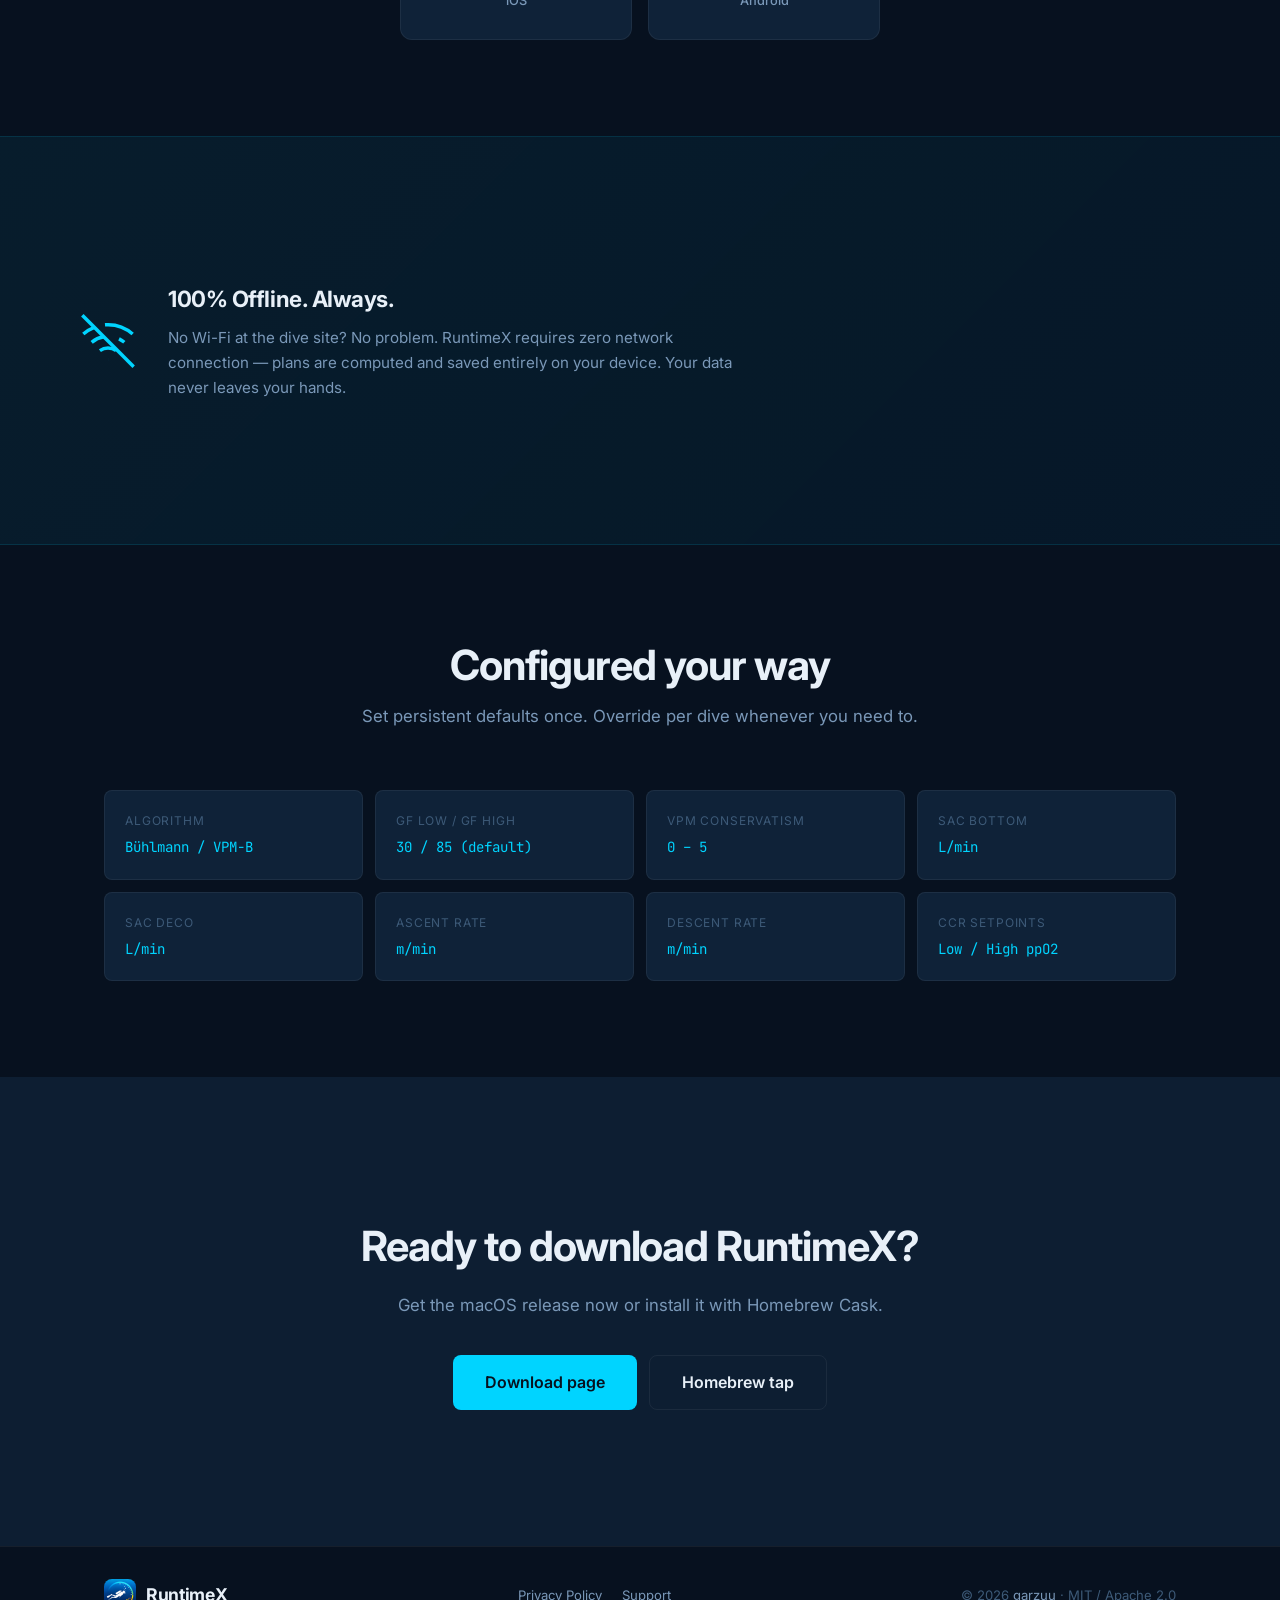
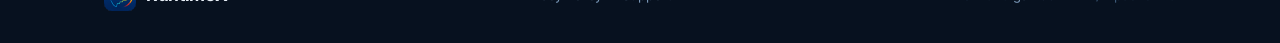
==== commit 7244dba3: "feat: add macOS download page" ====
--- a/index.html
+++ b/index.html
@@ -50,7 +50,7 @@
         <li><a href="#features">Features</a></li>
         <li><a href="#algorithms">Algorithms</a></li>
         <li><a href="#platforms">Platforms</a></li>
-        <li><a href="#download" class="btn btn-sm">Download</a></li>
+        <li><a href="download.html" class="btn btn-sm">Download</a></li>
       </ul>
     </div>
   </nav>
@@ -66,7 +66,7 @@
         PDF export — everything runs on your device.
       </p>
       <div class="hero-actions">
-        <a href="#download" class="btn btn-primary">Get the App</a>
+        <a href="download.html" class="btn btn-primary">Get the App</a>
         <a href="#features" class="btn btn-ghost">See Features</a>
       </div>
       <div class="hero-stats">
@@ -328,8 +328,12 @@
   <!-- DOWNLOAD -->
   <section class="section section--dark" id="download">
     <div class="container download-section">
-      <h2>Ready to dive deeper?</h2>
-      <p>RuntimeX is coming to iOS and Android. Stay tuned.</p>
+      <h2>Ready to download RuntimeX?</h2>
+      <p>Get the macOS release now or install it with Homebrew Cask.</p>
+      <div class="download-actions">
+        <a href="download.html" class="btn btn-primary btn-lg">Download page</a>
+        <a href="https://github.com/garzuu/homebrew-runtimex" class="btn btn-ghost btn-lg">Homebrew tap</a>
+      </div>
     </div>
   </section>
 
--- a/style.css
+++ b/style.css
@@ -551,6 +551,120 @@
 
 .download-actions { display: flex; justify-content: center; gap: 12px; }
 
+/* ── Download page ───────────────────────────────────────────── */
+.download-page {
+  min-height: 100vh;
+  background: var(--bg);
+}
+
+.download-hero {
+  position: relative;
+  overflow: hidden;
+  padding-top: 64px;
+  padding-bottom: 28px;
+}
+
+.download-hero-inner {
+  position: relative;
+  z-index: 1;
+  padding-top: 96px;
+  padding-bottom: 72px;
+}
+
+.download-meta {
+  display: grid;
+  grid-template-columns: repeat(3, minmax(0, 1fr));
+  gap: 12px;
+  margin-top: 36px;
+}
+
+.download-meta-item,
+.download-card,
+.download-note {
+  background: var(--bg-card);
+  border: 1px solid var(--border-card);
+  border-radius: var(--radius);
+}
+
+.download-meta-item {
+  padding: 18px 20px;
+}
+
+.download-meta-label {
+  display: block;
+  font-size: 0.72rem;
+  text-transform: uppercase;
+  letter-spacing: 0.08em;
+  color: var(--text-faint);
+  margin-bottom: 4px;
+}
+
+.download-meta-value {
+  display: block;
+  font-family: var(--mono);
+  color: var(--accent);
+  font-size: 0.9rem;
+}
+
+.download-grid {
+  display: grid;
+  grid-template-columns: repeat(2, minmax(0, 1fr));
+  gap: 18px;
+}
+
+.download-card {
+  padding: 28px;
+  transition: border-color 0.2s, transform 0.2s, background 0.2s;
+}
+
+.download-card:hover {
+  border-color: rgba(0, 212, 255, 0.25);
+  transform: translateY(-2px);
+  background: var(--bg-card-hov);
+}
+
+.download-card--primary {
+  background: linear-gradient(180deg, rgba(0, 212, 255, 0.08), rgba(15, 34, 56, 1));
+}
+
+.download-card h3 {
+  font-size: 1.15rem;
+  font-weight: 600;
+  margin-bottom: 10px;
+}
+
+.download-card p {
+  font-size: 0.92rem;
+  color: var(--text-muted);
+  line-height: 1.65;
+  margin-bottom: 18px;
+}
+
+.command-block {
+  background: rgba(0, 0, 0, 0.2);
+  border: 1px solid var(--border-card);
+  border-radius: var(--radius-sm);
+  padding: 16px;
+  margin-bottom: 18px;
+  overflow-x: auto;
+}
+
+.command-block code {
+  font-family: var(--mono);
+  font-size: 0.84rem;
+  color: var(--text);
+}
+
+.download-note {
+  margin-top: 18px;
+  padding: 18px 20px;
+}
+
+.download-note p {
+  color: var(--text-muted);
+  font-size: 0.92rem;
+}
+
 /* ── Footer ───────────────────────────────────────────────────── */
 .footer {
   border-top: 1px solid var(--border-card);
@@ -869,6 +983,8 @@
   .platforms-grid { grid-template-columns: repeat(3, 1fr); }
   .settings-grid { grid-template-columns: repeat(2, 1fr); }
   .support-grid { grid-template-columns: repeat(2, 1fr); }
+  .download-meta,
+  .download-grid { grid-template-columns: 1fr; }
 }
 
 /* ── Mobile  ≤ 640px ──────────────────────────────────────────── */
@@ -918,6 +1034,8 @@
 
   .support-grid { grid-template-columns: 1fr; }
   .support-card { padding: 20px; }
+  .download-meta { grid-template-columns: 1fr; }
+  .download-grid { grid-template-columns: 1fr; }
 
   /* Offline banner */
   .offline-banner { flex-direction: column; text-align: center; gap: 20px; padding: 36px 0; }
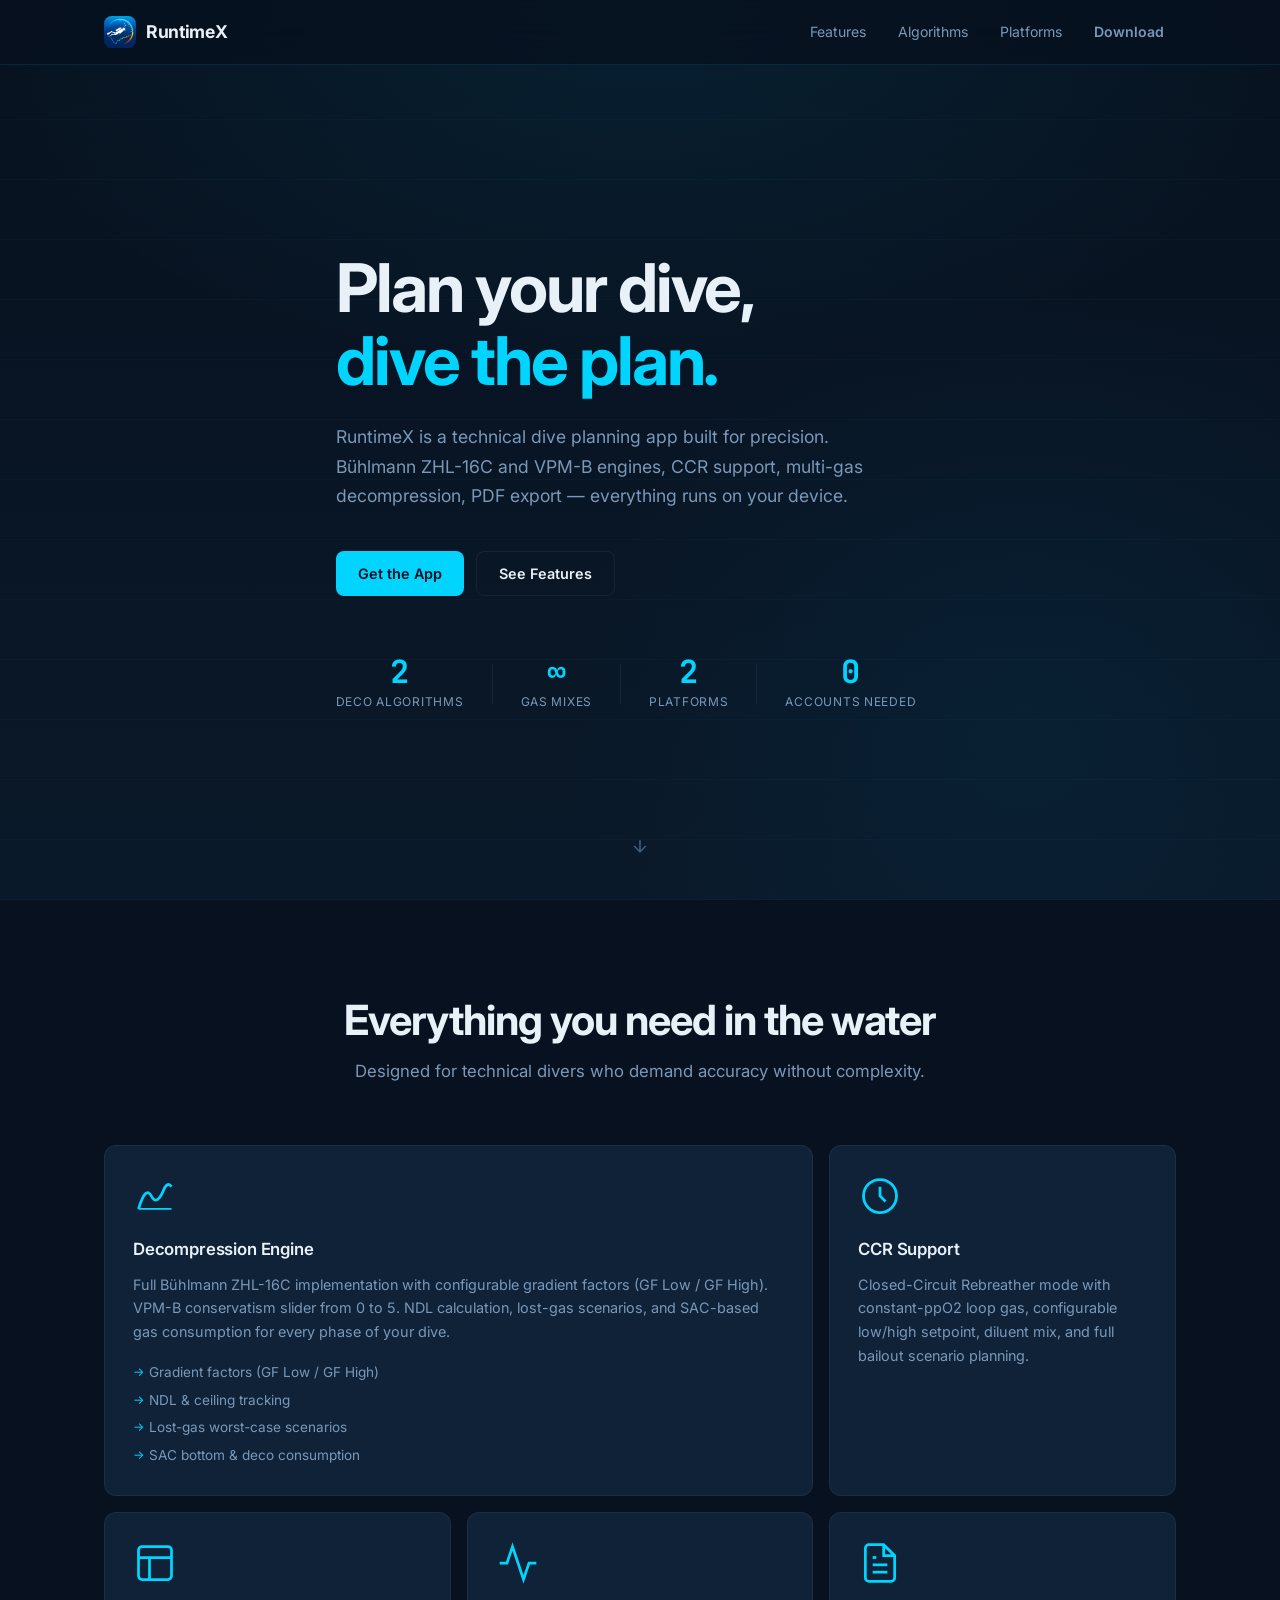
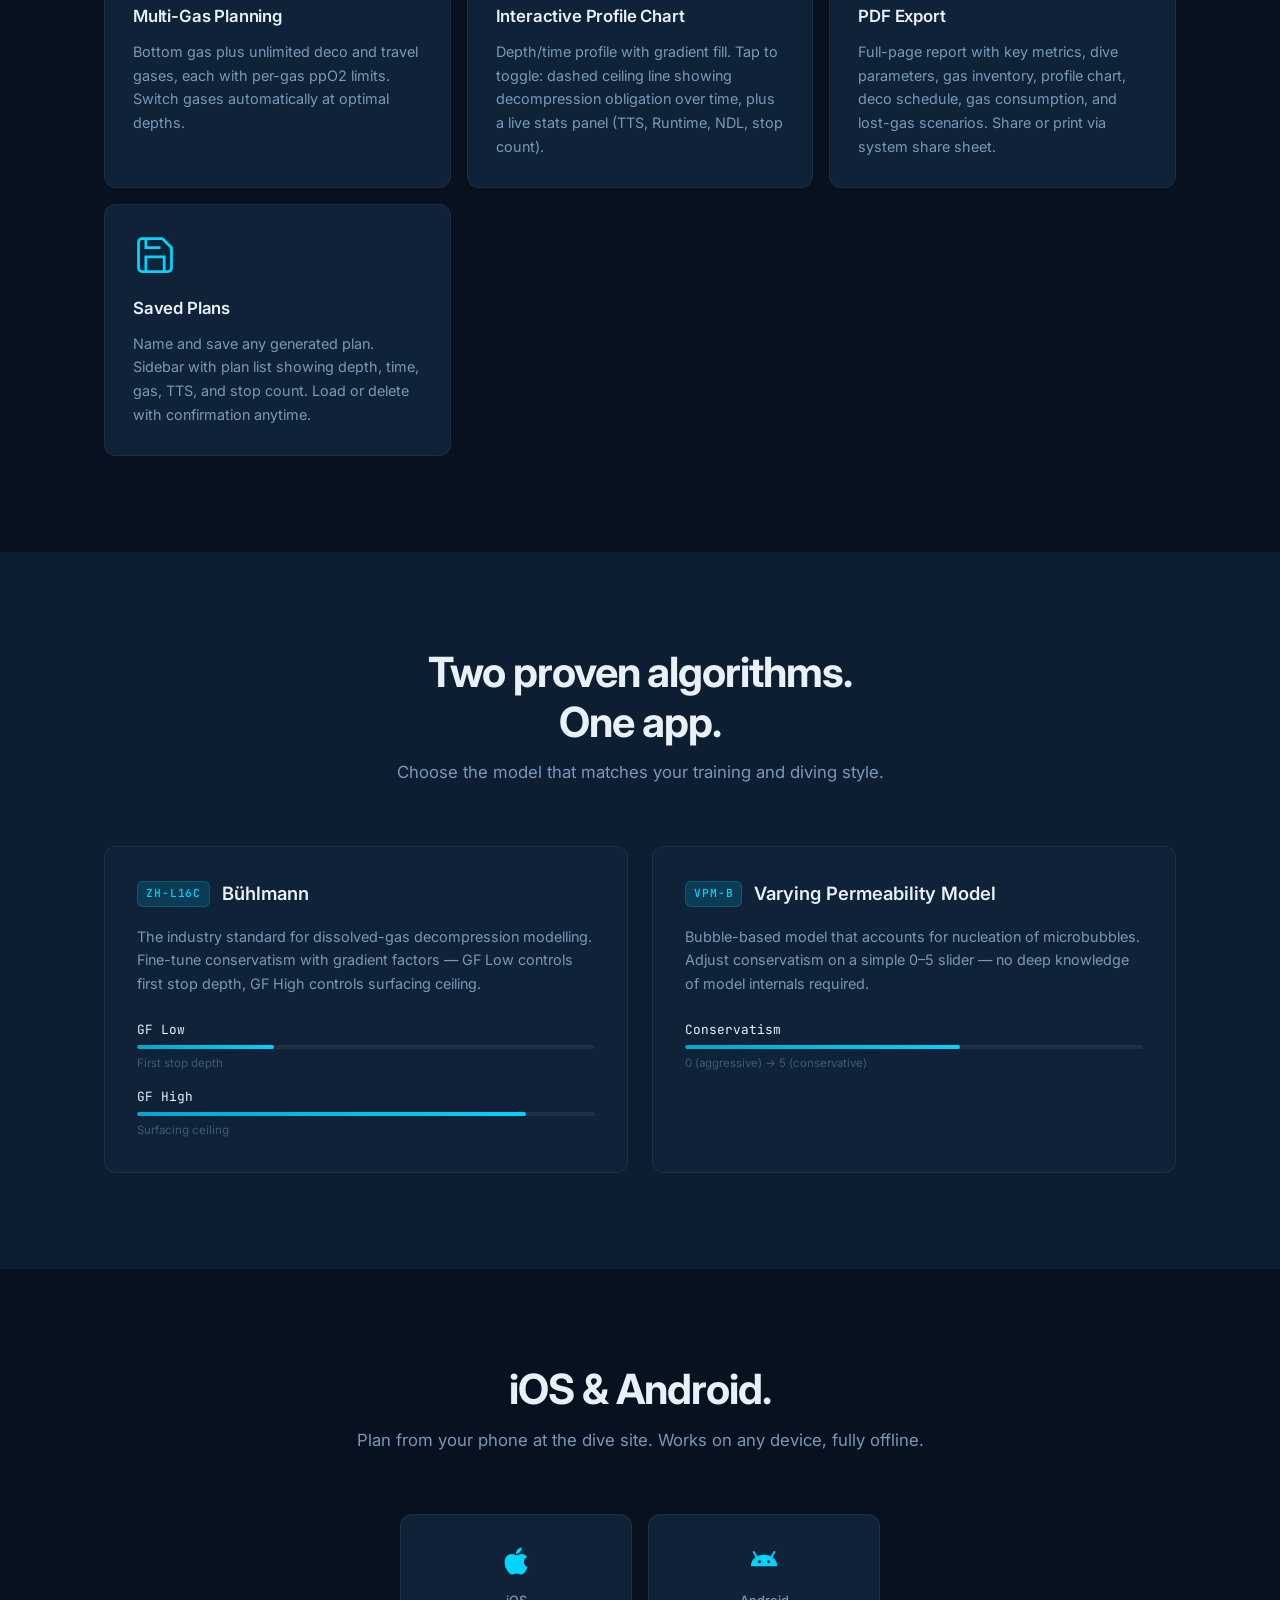
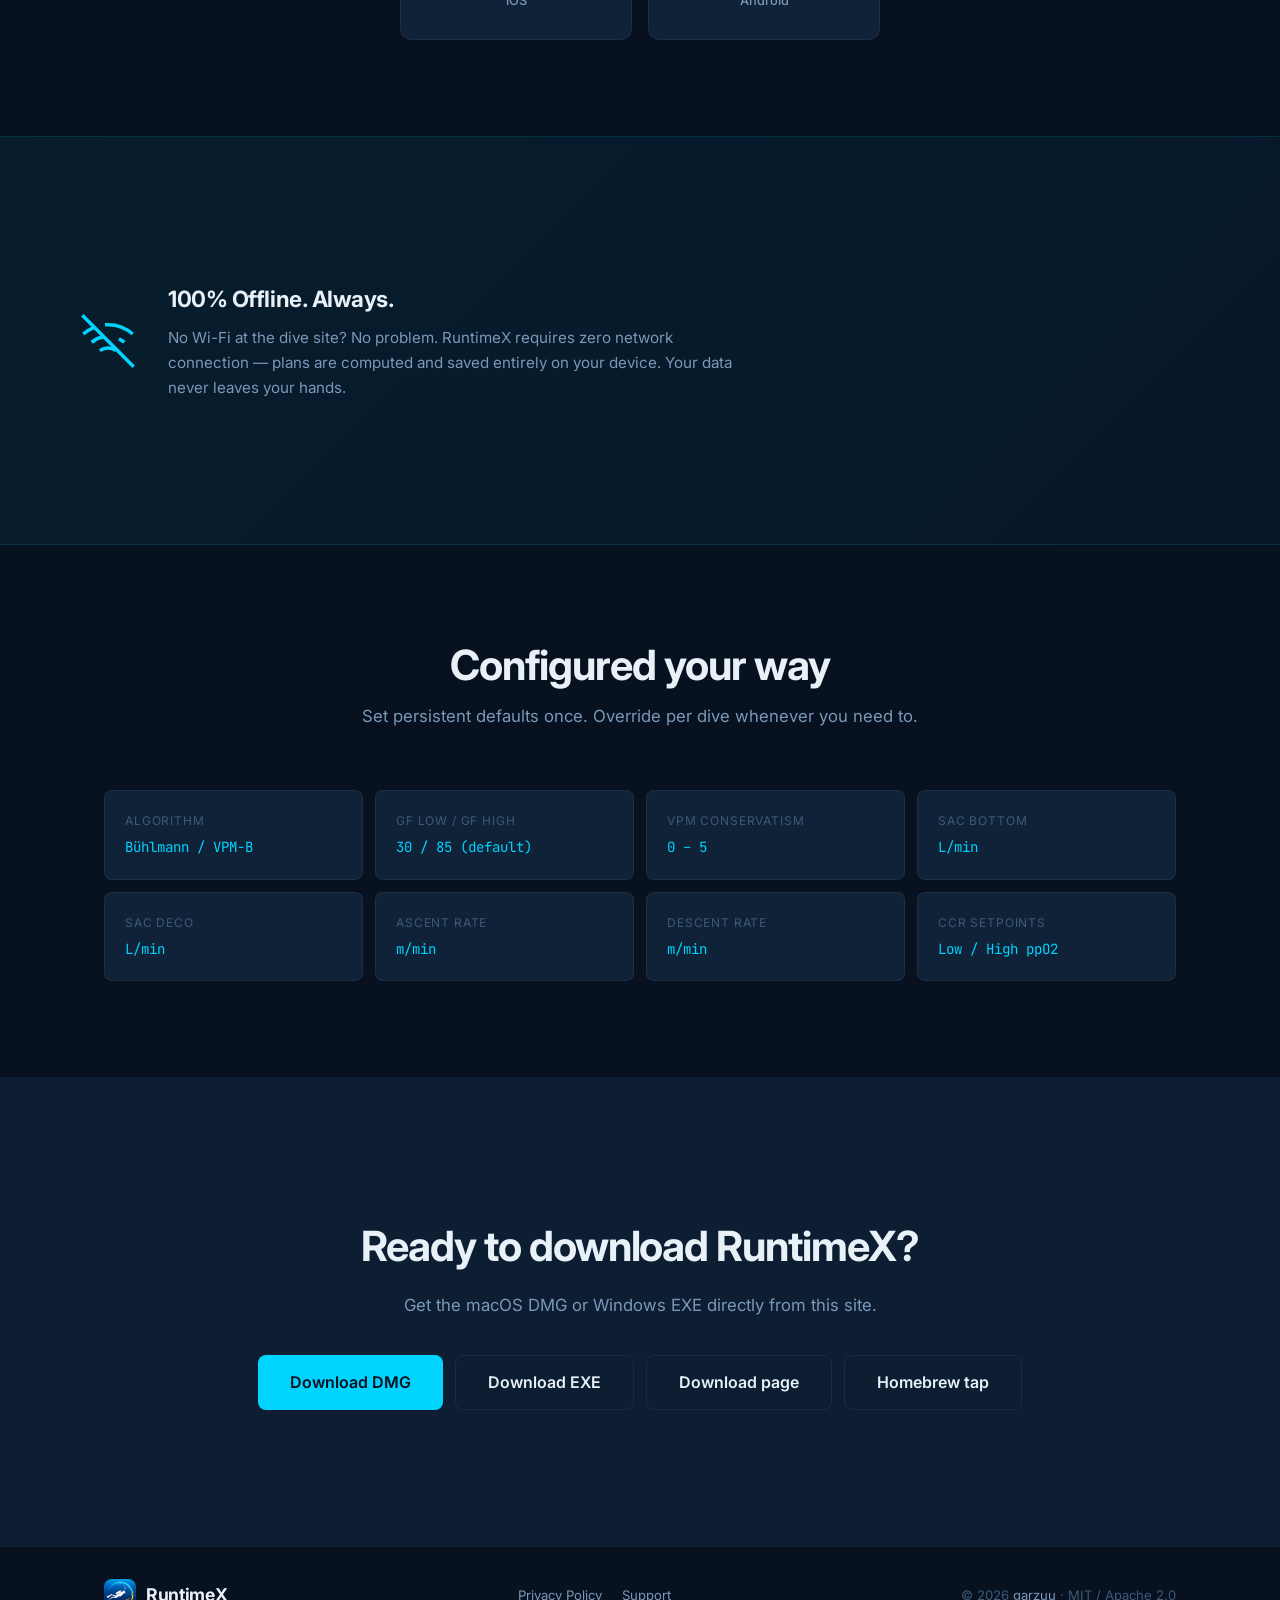
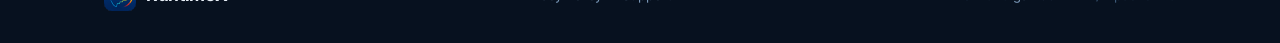
==== commit 57aec9d1: "feat: build RuntimeX downloads from site repo" ====
--- a/index.html
+++ b/index.html
@@ -329,9 +329,11 @@
   <section class="section section--dark" id="download">
     <div class="container download-section">
       <h2>Ready to download RuntimeX?</h2>
-      <p>Get the macOS release now or install it with Homebrew Cask.</p>
+      <p>Get the macOS DMG or Windows EXE directly from this site.</p>
       <div class="download-actions">
-        <a href="download.html" class="btn btn-primary btn-lg">Download page</a>
+        <a href="/downloads/RuntimeX-macos.dmg" download="RuntimeX-macos.dmg" class="btn btn-primary btn-lg">Download DMG</a>
+        <a href="/downloads/RuntimeX-windows.exe" download="RuntimeX-windows.exe" class="btn btn-ghost btn-lg">Download EXE</a>
+        <a href="download.html" class="btn btn-ghost btn-lg">Download page</a>
         <a href="https://github.com/garzuu/homebrew-runtimex" class="btn btn-ghost btn-lg">Homebrew tap</a>
       </div>
     </div>
--- a/style.css
+++ b/style.css
@@ -551,6 +551,25 @@
 
 .download-actions { display: flex; justify-content: center; gap: 12px; }
 
+.download-checks {
+  display: flex;
+  justify-content: center;
+  gap: 18px;
+  margin-top: 18px;
+  flex-wrap: wrap;
+}
+
+.download-checks a {
+  font-size: 0.86rem;
+  color: var(--text-muted);
+  text-decoration: none;
+  font-family: var(--mono);
+}
+
+.download-checks a:hover {
+  color: var(--accent);
+}
+
 /* ── Download page ───────────────────────────────────────────── */
 .download-page {
   min-height: 100vh;
@@ -608,7 +627,7 @@
 
 .download-grid {
   display: grid;
-  grid-template-columns: repeat(2, minmax(0, 1fr));
+  grid-template-columns: repeat(3, minmax(0, 1fr));
   gap: 18px;
 }
 
@@ -983,8 +1002,8 @@
   .platforms-grid { grid-template-columns: repeat(3, 1fr); }
   .settings-grid { grid-template-columns: repeat(2, 1fr); }
   .support-grid { grid-template-columns: repeat(2, 1fr); }
-  .download-meta,
-  .download-grid { grid-template-columns: 1fr; }
+  .download-meta { grid-template-columns: 1fr; }
+  .download-grid { grid-template-columns: repeat(2, minmax(0, 1fr)); }
 }
 
 /* ── Mobile  ≤ 640px ──────────────────────────────────────────── */
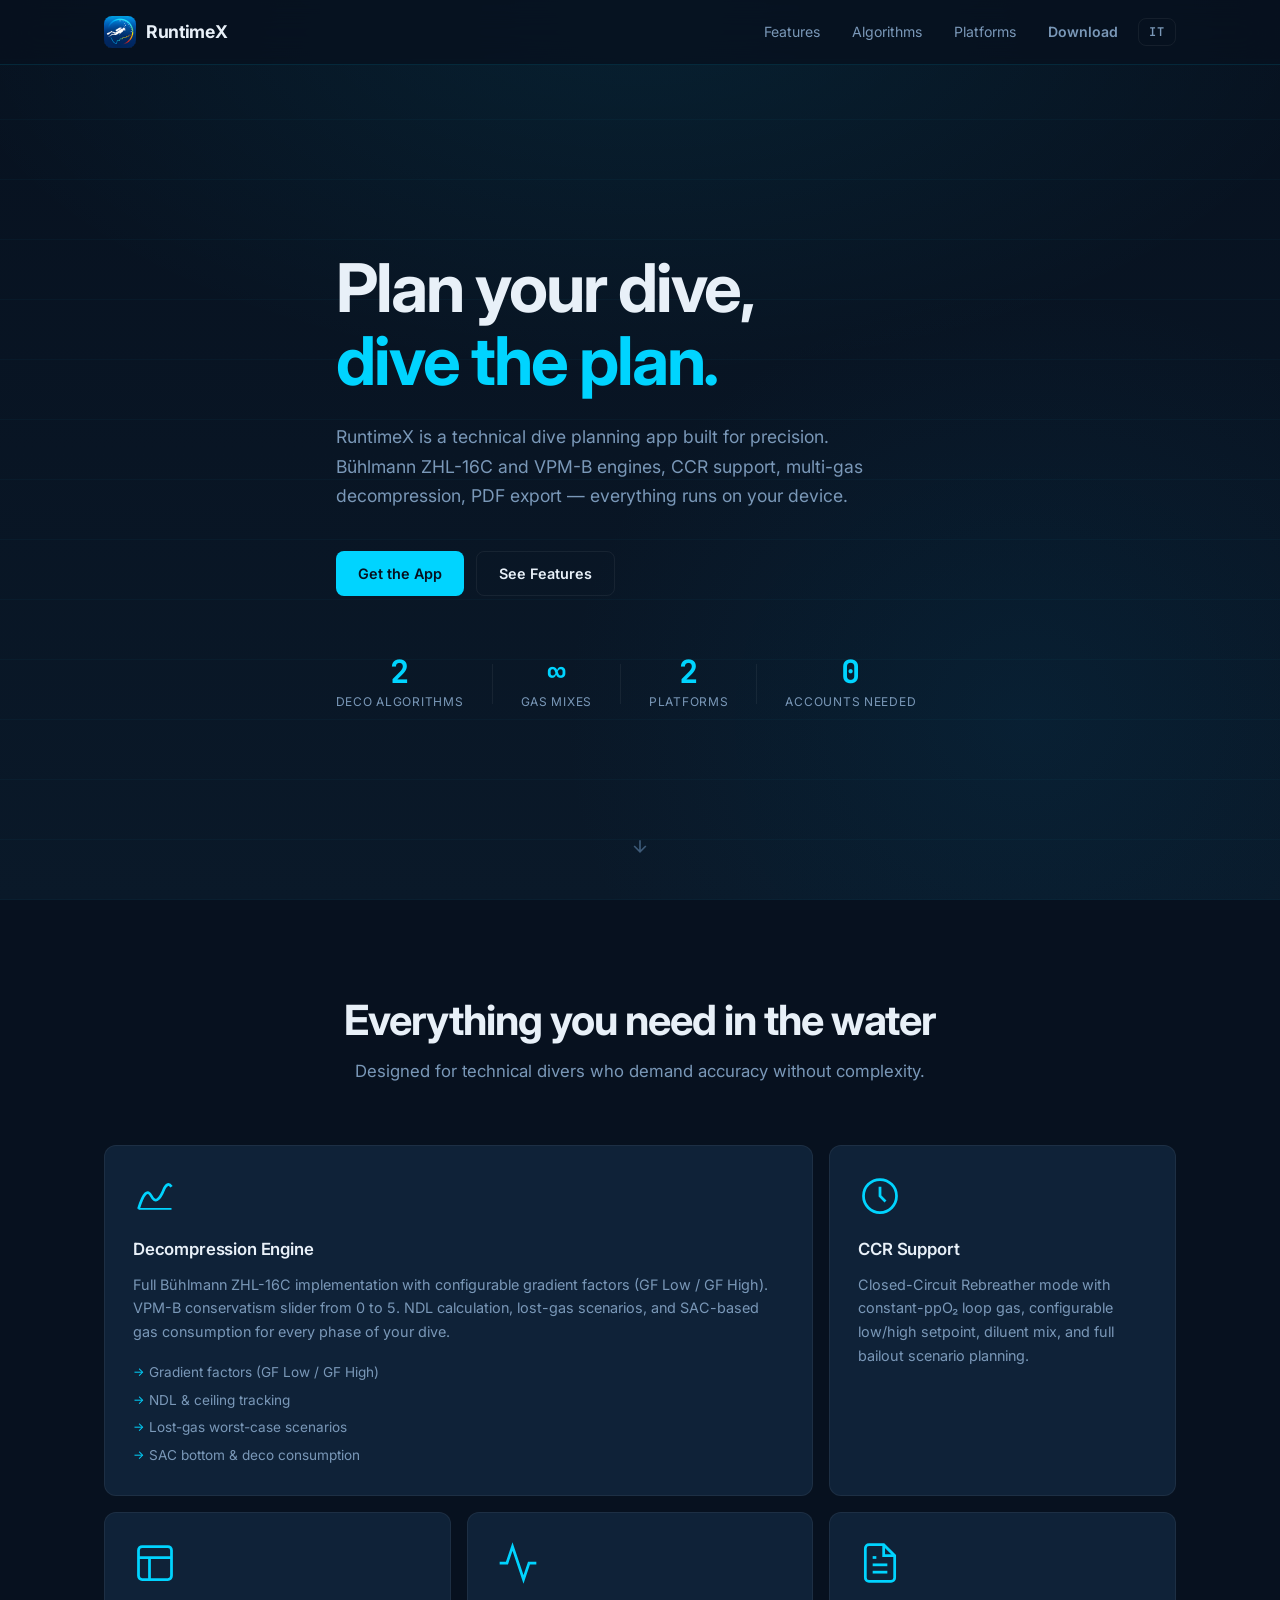
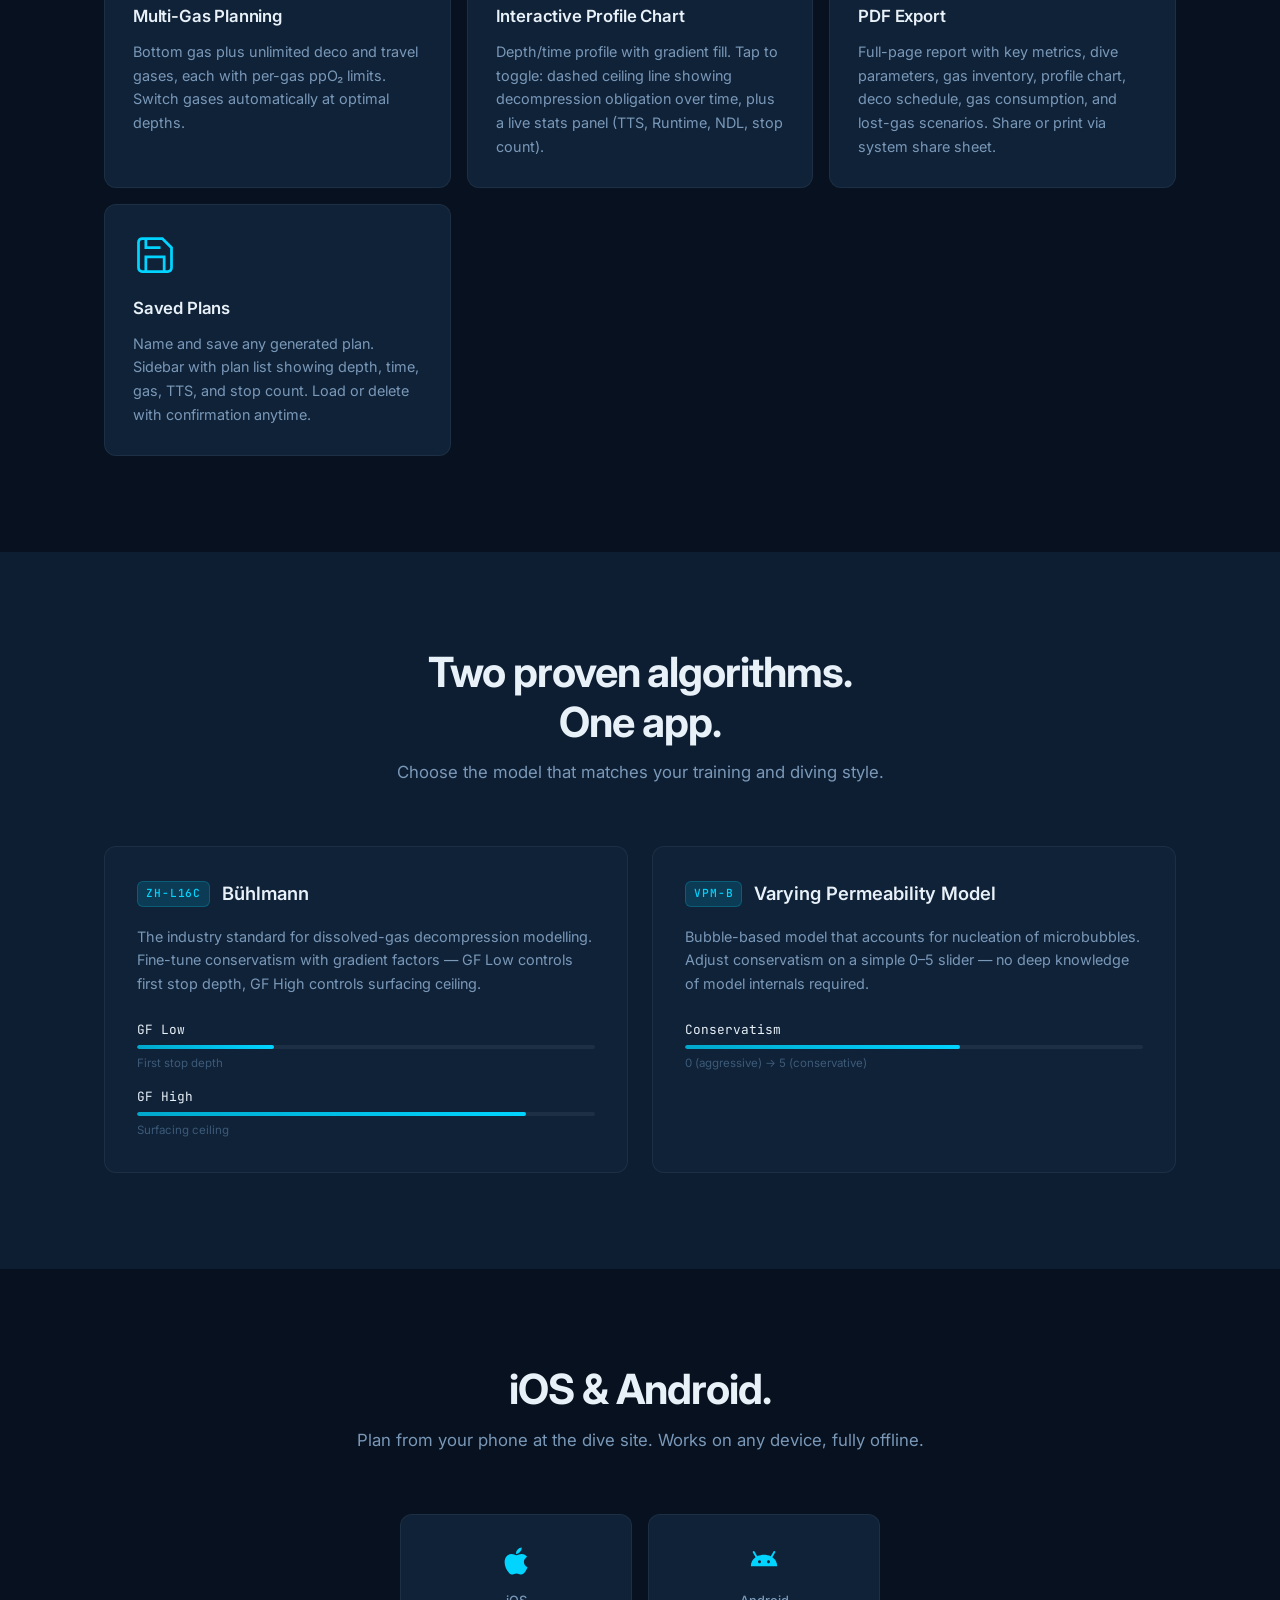
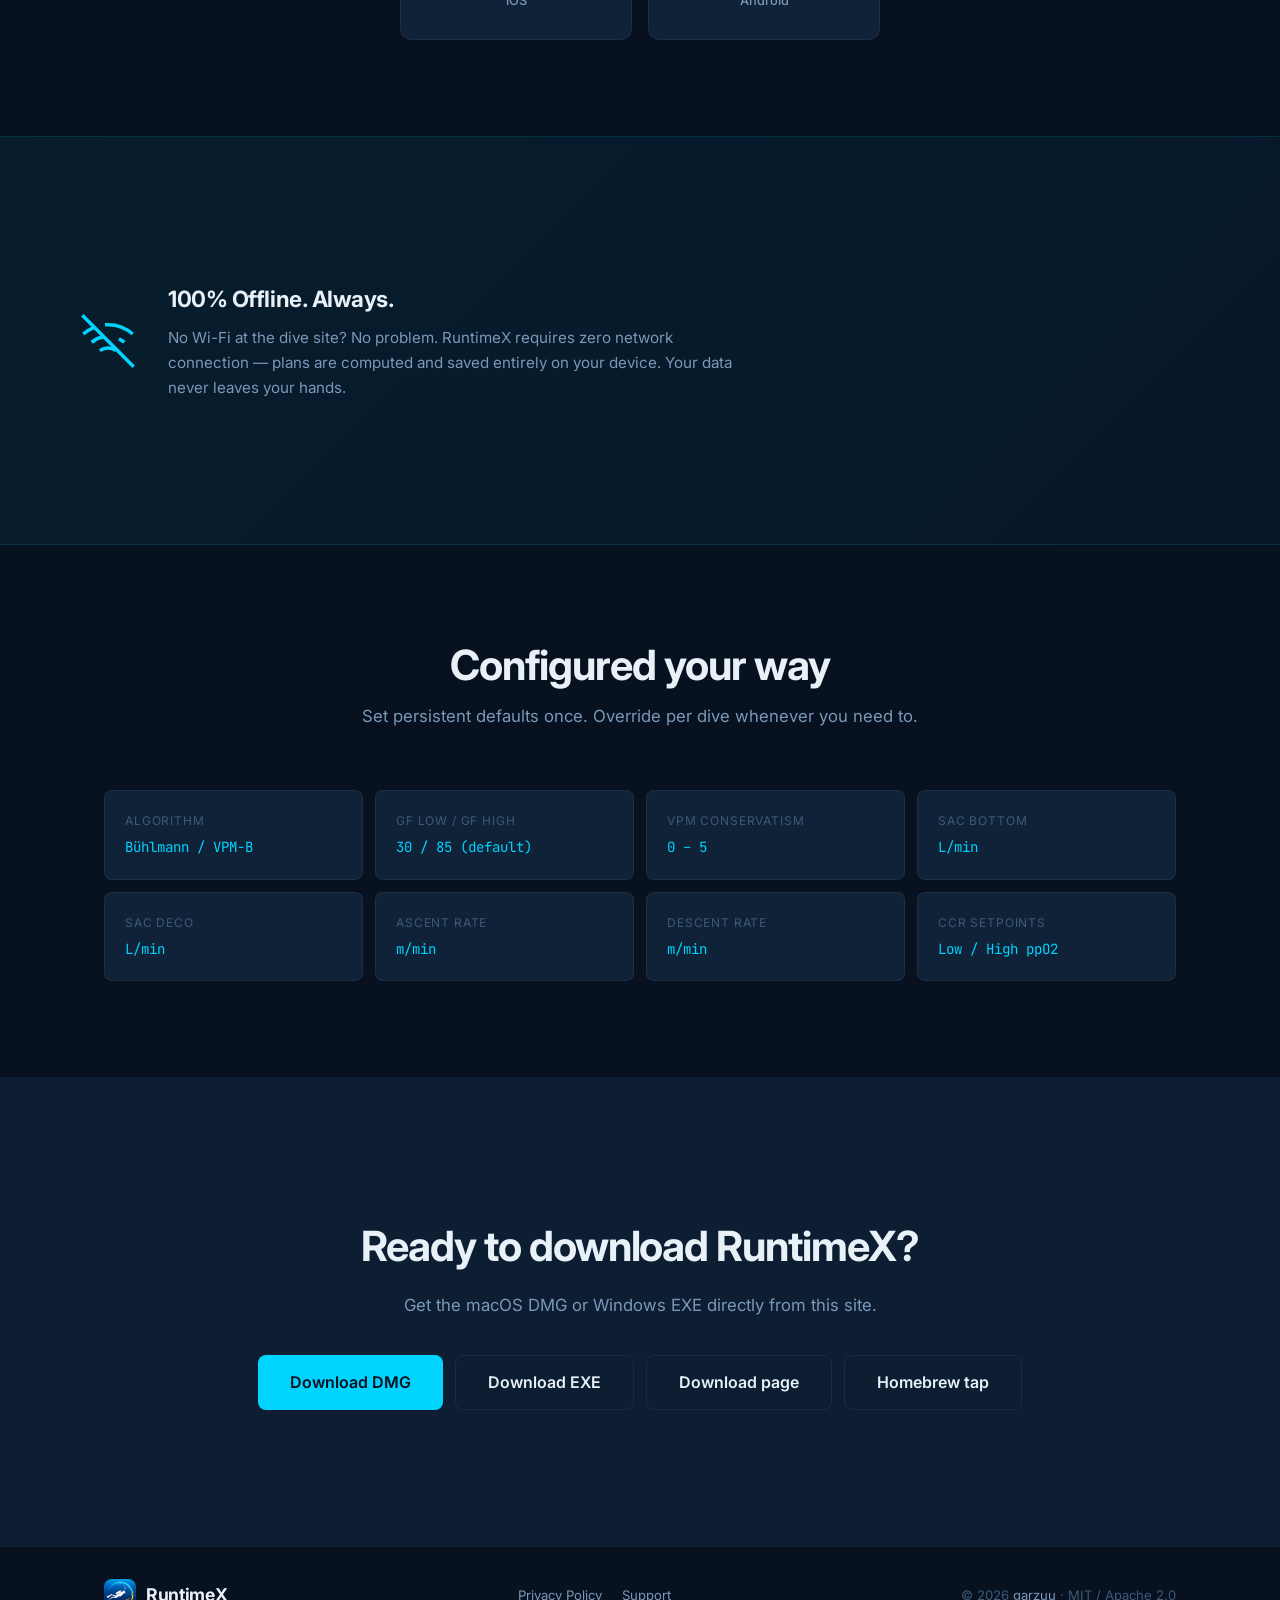
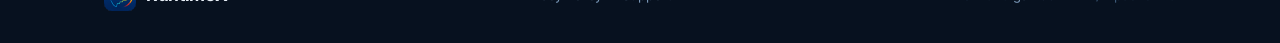
==== commit 6bda9572: "feat(i18n): add IT/EN multilingual support to all pages" ====
--- a/index.html
+++ b/index.html
@@ -6,10 +6,8 @@
   <title>RuntimeX — Technical Dive Planner</title>
   <meta name="description" content="Offline-first technical dive planning app. Bühlmann ZHL-16C, VPM-B, CCR support, PDF export. No account required." />
 
-  <!-- Canonical -->
   <link rel="canonical" href="https://runtimex.garzuu.com/" />
 
-  <!-- Open Graph -->
   <meta property="og:type"        content="website" />
   <meta property="og:url"         content="https://runtimex.garzuu.com/" />
   <meta property="og:title"       content="RuntimeX — Technical Dive Planner" />
@@ -20,18 +18,13 @@
   <meta property="og:locale"      content="en_US" />
   <meta property="og:site_name"   content="RuntimeX" />
 
-  <!-- Twitter Card -->
   <meta name="twitter:card"        content="summary_large_image" />
   <meta name="twitter:title"       content="RuntimeX — Technical Dive Planner" />
   <meta name="twitter:description" content="Offline-first technical dive planning app. Bühlmann ZHL-16C, VPM-B, CCR support, PDF export. No account required." />
   <meta name="twitter:image"       content="https://runtimex.garzuu.com/og-image.svg" />
 
-  <!-- iOS Smart App Banner — fill in content="app-id=YOUR_APP_ID" once live on the App Store -->
-  <!-- <meta name="apple-itunes-app" content="app-id=XXXXXXXXXX" /> -->
-
   <link rel="icon" type="image/png" href="favicon.png" />
   <link rel="apple-touch-icon" href="apple-touch-icon.png" />
-
   <link rel="stylesheet" href="style.css" />
   <link rel="preconnect" href="https://fonts.googleapis.com" />
   <link rel="preconnect" href="https://fonts.gstatic.com" crossorigin />
@@ -47,10 +40,11 @@
         RuntimeX
       </a>
       <ul class="nav-links">
-        <li><a href="#features">Features</a></li>
-        <li><a href="#algorithms">Algorithms</a></li>
-        <li><a href="#platforms">Platforms</a></li>
-        <li><a href="download.html" class="btn btn-sm">Download</a></li>
+        <li><a href="#features"    data-i18n="nav.features">Features</a></li>
+        <li><a href="#algorithms"  data-i18n="nav.algorithms">Algorithms</a></li>
+        <li><a href="#platforms"   data-i18n="nav.platforms">Platforms</a></li>
+        <li><a href="download.html" class="btn btn-sm" data-i18n="nav.download">Download</a></li>
+        <li><button id="lang-toggle" class="lang-toggle">IT</button></li>
       </ul>
     </div>
   </nav>
@@ -59,35 +53,35 @@
   <section class="hero">
     <div class="hero-bg"></div>
     <div class="container hero-inner">
-      <h1 class="hero-title">Plan your dive,<br><span class="accent">dive the plan.</span></h1>
-      <p class="hero-sub">
+      <h1 class="hero-title" data-i18n-html="hero.title">Plan your dive,<br><span class="accent">dive the plan.</span></h1>
+      <p class="hero-sub" data-i18n="hero.sub">
         RuntimeX is a technical dive planning app built for precision.
         Bühlmann ZHL-16C and VPM-B engines, CCR support, multi-gas decompression,
         PDF export — everything runs on your device.
       </p>
       <div class="hero-actions">
-        <a href="download.html" class="btn btn-primary">Get the App</a>
-        <a href="#features" class="btn btn-ghost">See Features</a>
+        <a href="download.html" class="btn btn-primary" data-i18n="hero.cta.app">Get the App</a>
+        <a href="#features"     class="btn btn-ghost"   data-i18n="hero.cta.features">See Features</a>
       </div>
       <div class="hero-stats">
         <div class="stat">
           <span class="stat-value">2</span>
-          <span class="stat-label">Deco Algorithms</span>
+          <span class="stat-label" data-i18n="hero.stat.algos">Deco Algorithms</span>
         </div>
         <div class="stat-sep"></div>
         <div class="stat">
           <span class="stat-value">∞</span>
-          <span class="stat-label">Gas Mixes</span>
+          <span class="stat-label" data-i18n="hero.stat.gases">Gas Mixes</span>
         </div>
         <div class="stat-sep"></div>
         <div class="stat">
           <span class="stat-value">2</span>
-          <span class="stat-label">Platforms</span>
+          <span class="stat-label" data-i18n="hero.stat.platforms">Platforms</span>
         </div>
         <div class="stat-sep"></div>
         <div class="stat">
           <span class="stat-value">0</span>
-          <span class="stat-label">Accounts Needed</span>
+          <span class="stat-label" data-i18n="hero.stat.accounts">Accounts Needed</span>
         </div>
       </div>
     </div>
@@ -102,8 +96,8 @@
   <section class="section" id="features">
     <div class="container">
       <div class="section-header">
-        <h2>Everything you need in the water</h2>
-        <p>Designed for technical divers who demand accuracy without complexity.</p>
+        <h2 data-i18n="features.title">Everything you need in the water</h2>
+        <p data-i18n="features.sub">Designed for technical divers who demand accuracy without complexity.</p>
       </div>
       <div class="features-grid">
 
@@ -114,13 +108,13 @@
               <line x1="3" y1="19" x2="21" y2="19" stroke-width="1"/>
             </svg>
           </div>
-          <h3>Decompression Engine</h3>
-          <p>Full Bühlmann ZHL-16C implementation with configurable gradient factors (GF Low / GF High). VPM-B conservatism slider from 0 to 5. NDL calculation, lost-gas scenarios, and SAC-based gas consumption for every phase of your dive.</p>
+          <h3 data-i18n="feat.deco.title">Decompression Engine</h3>
+          <p data-i18n="feat.deco.desc">Full Bühlmann ZHL-16C implementation with configurable gradient factors (GF Low / GF High). VPM-B conservatism slider from 0 to 5. NDL calculation, lost-gas scenarios, and SAC-based gas consumption for every phase of your dive.</p>
           <ul class="feature-list">
-            <li>Gradient factors (GF Low / GF High)</li>
-            <li>NDL &amp; ceiling tracking</li>
-            <li>Lost-gas worst-case scenarios</li>
-            <li>SAC bottom &amp; deco consumption</li>
+            <li data-i18n="feat.deco.li1">Gradient factors (GF Low / GF High)</li>
+            <li data-i18n="feat.deco.li2">NDL &amp; ceiling tracking</li>
+            <li data-i18n="feat.deco.li3">Lost-gas worst-case scenarios</li>
+            <li data-i18n="feat.deco.li4">SAC bottom &amp; deco consumption</li>
           </ul>
         </div>
 
@@ -131,8 +125,8 @@
               <path d="M12 7v5l3 3"/>
             </svg>
           </div>
-          <h3>CCR Support</h3>
-          <p>Closed-Circuit Rebreather mode with constant-ppO2 loop gas, configurable low/high setpoint, diluent mix, and full bailout scenario planning.</p>
+          <h3 data-i18n="feat.ccr.title">CCR Support</h3>
+          <p data-i18n="feat.ccr.desc">Closed-Circuit Rebreather mode with constant-ppO2 loop gas, configurable low/high setpoint, diluent mix, and full bailout scenario planning.</p>
         </div>
 
         <div class="feature-card">
@@ -142,8 +136,8 @@
               <path d="M3 9h18M9 21V9"/>
             </svg>
           </div>
-          <h3>Multi-Gas Planning</h3>
-          <p>Bottom gas plus unlimited deco and travel gases, each with per-gas ppO2 limits. Switch gases automatically at optimal depths.</p>
+          <h3 data-i18n="feat.gas.title">Multi-Gas Planning</h3>
+          <p data-i18n="feat.gas.desc">Bottom gas plus unlimited deco and travel gases, each with per-gas ppO2 limits. Switch gases automatically at optimal depths.</p>
         </div>
 
         <div class="feature-card">
@@ -152,8 +146,8 @@
               <polyline points="22 12 18 12 15 21 9 3 6 12 2 12"/>
             </svg>
           </div>
-          <h3>Interactive Profile Chart</h3>
-          <p>Depth/time profile with gradient fill. Tap to toggle: dashed ceiling line showing decompression obligation over time, plus a live stats panel (TTS, Runtime, NDL, stop count).</p>
+          <h3 data-i18n="feat.chart.title">Interactive Profile Chart</h3>
+          <p data-i18n="feat.chart.desc">Depth/time profile with gradient fill. Tap to toggle: dashed ceiling line showing decompression obligation over time, plus a live stats panel (TTS, Runtime, NDL, stop count).</p>
         </div>
 
         <div class="feature-card">
@@ -166,8 +160,8 @@
               <polyline points="10 9 9 9 8 9"/>
             </svg>
           </div>
-          <h3>PDF Export</h3>
-          <p>Full-page report with key metrics, dive parameters, gas inventory, profile chart, deco schedule, gas consumption, and lost-gas scenarios. Share or print via system share sheet.</p>
+          <h3 data-i18n="feat.pdf.title">PDF Export</h3>
+          <p data-i18n="feat.pdf.desc">Full-page report with key metrics, dive parameters, gas inventory, profile chart, deco schedule, gas consumption, and lost-gas scenarios. Share or print via system share sheet.</p>
         </div>
 
         <div class="feature-card">
@@ -178,8 +172,8 @@
               <polyline points="7 3 7 8 15 8"/>
             </svg>
           </div>
-          <h3>Saved Plans</h3>
-          <p>Name and save any generated plan. Sidebar with plan list showing depth, time, gas, TTS, and stop count. Load or delete with confirmation anytime.</p>
+          <h3 data-i18n="feat.save.title">Saved Plans</h3>
+          <p data-i18n="feat.save.desc">Name and save any generated plan. Sidebar with plan list showing depth, time, gas, TTS, and stop count. Load or delete with confirmation anytime.</p>
         </div>
 
       </div>
@@ -190,8 +184,8 @@
   <section class="section section--dark" id="algorithms">
     <div class="container">
       <div class="section-header">
-        <h2>Two proven algorithms.<br>One app.</h2>
-        <p>Choose the model that matches your training and diving style.</p>
+        <h2 data-i18n-html="algo.title">Two proven algorithms.<br>One app.</h2>
+        <p data-i18n="algo.sub">Choose the model that matches your training and diving style.</p>
       </div>
       <div class="algo-grid">
         <div class="algo-card">
@@ -199,21 +193,17 @@
             <span class="algo-tag">ZH-L16C</span>
             <h3>Bühlmann</h3>
           </div>
-          <p class="algo-desc">The industry standard for dissolved-gas decompression modelling. Fine-tune conservatism with gradient factors — GF Low controls first stop depth, GF High controls surfacing ceiling.</p>
+          <p class="algo-desc" data-i18n="algo.buhl.desc">The industry standard for dissolved-gas decompression modelling. Fine-tune conservatism with gradient factors — GF Low controls first stop depth, GF High controls surfacing ceiling.</p>
           <div class="algo-params">
             <div class="param">
               <span class="param-name">GF Low</span>
-              <div class="param-bar">
-                <div class="param-fill" style="--fill: 30%"></div>
-              </div>
-              <span class="param-hint">First stop depth</span>
+              <div class="param-bar"><div class="param-fill" style="--fill: 30%"></div></div>
+              <span class="param-hint" data-i18n="algo.buhl.hint1">First stop depth</span>
             </div>
             <div class="param">
               <span class="param-name">GF High</span>
-              <div class="param-bar">
-                <div class="param-fill" style="--fill: 85%"></div>
-              </div>
-              <span class="param-hint">Surfacing ceiling</span>
+              <div class="param-bar"><div class="param-fill" style="--fill: 85%"></div></div>
+              <span class="param-hint" data-i18n="algo.buhl.hint2">Surfacing ceiling</span>
             </div>
           </div>
         </div>
@@ -222,14 +212,12 @@
             <span class="algo-tag">VPM-B</span>
             <h3>Varying Permeability Model</h3>
           </div>
-          <p class="algo-desc">Bubble-based model that accounts for nucleation of microbubbles. Adjust conservatism on a simple 0–5 slider — no deep knowledge of model internals required.</p>
+          <p class="algo-desc" data-i18n="algo.vpm.desc">Bubble-based model that accounts for nucleation of microbubbles. Adjust conservatism on a simple 0–5 slider — no deep knowledge of model internals required.</p>
           <div class="algo-params">
             <div class="param">
               <span class="param-name">Conservatism</span>
-              <div class="param-bar">
-                <div class="param-fill" style="--fill: 60%"></div>
-              </div>
-              <span class="param-hint">0 (aggressive) → 5 (conservative)</span>
+              <div class="param-bar"><div class="param-fill" style="--fill: 60%"></div></div>
+              <span class="param-hint" data-i18n="algo.vpm.hint">0 (aggressive) → 5 (conservative)</span>
             </div>
           </div>
         </div>
@@ -241,8 +229,8 @@
   <section class="section" id="platforms">
     <div class="container">
       <div class="section-header">
-        <h2>iOS &amp; Android.</h2>
-        <p>Plan from your phone at the dive site. Works on any device, fully offline.</p>
+        <h2 data-i18n="platforms.title">iOS &amp; Android.</h2>
+        <p data-i18n="platforms.sub">Plan from your phone at the dive site. Works on any device, fully offline.</p>
       </div>
       <div class="platforms-grid platforms-grid--two">
         <div class="platform-card">
@@ -275,8 +263,8 @@
         </svg>
       </div>
       <div class="offline-text">
-        <h3>100% Offline. Always.</h3>
-        <p>No Wi-Fi at the dive site? No problem. RuntimeX requires zero network connection — plans are computed and saved entirely on your device. Your data never leaves your hands.</p>
+        <h3 data-i18n="offline.title">100% Offline. Always.</h3>
+        <p data-i18n="offline.desc">No Wi-Fi at the dive site? No problem. RuntimeX requires zero network connection — plans are computed and saved entirely on your device. Your data never leaves your hands.</p>
       </div>
     </div>
   </section>
@@ -285,56 +273,32 @@
   <section class="section" id="settings">
     <div class="container">
       <div class="section-header">
-        <h2>Configured your way</h2>
-        <p>Set persistent defaults once. Override per dive whenever you need to.</p>
+        <h2 data-i18n="settings.title">Configured your way</h2>
+        <p data-i18n="settings.sub">Set persistent defaults once. Override per dive whenever you need to.</p>
       </div>
       <div class="settings-grid">
-        <div class="setting-item">
-          <span class="setting-key">Algorithm</span>
-          <span class="setting-val">Bühlmann / VPM-B</span>
-        </div>
-        <div class="setting-item">
-          <span class="setting-key">GF Low / GF High</span>
-          <span class="setting-val">30 / 85 (default)</span>
-        </div>
-        <div class="setting-item">
-          <span class="setting-key">VPM Conservatism</span>
-          <span class="setting-val">0 – 5</span>
-        </div>
-        <div class="setting-item">
-          <span class="setting-key">SAC Bottom</span>
-          <span class="setting-val">L/min</span>
-        </div>
-        <div class="setting-item">
-          <span class="setting-key">SAC Deco</span>
-          <span class="setting-val">L/min</span>
-        </div>
-        <div class="setting-item">
-          <span class="setting-key">Ascent Rate</span>
-          <span class="setting-val">m/min</span>
-        </div>
-        <div class="setting-item">
-          <span class="setting-key">Descent Rate</span>
-          <span class="setting-val">m/min</span>
-        </div>
-        <div class="setting-item">
-          <span class="setting-key">CCR Setpoints</span>
-          <span class="setting-val">Low / High ppO2</span>
-        </div>
-      </div>
-    </div>
-  </section>
-
-  <!-- DOWNLOAD -->
+        <div class="setting-item"><span class="setting-key">Algorithm</span><span class="setting-val">Bühlmann / VPM-B</span></div>
+        <div class="setting-item"><span class="setting-key">GF Low / GF High</span><span class="setting-val">30 / 85 (default)</span></div>
+        <div class="setting-item"><span class="setting-key">VPM Conservatism</span><span class="setting-val">0 – 5</span></div>
+        <div class="setting-item"><span class="setting-key">SAC Bottom</span><span class="setting-val">L/min</span></div>
+        <div class="setting-item"><span class="setting-key">SAC Deco</span><span class="setting-val">L/min</span></div>
+        <div class="setting-item"><span class="setting-key">Ascent Rate</span><span class="setting-val">m/min</span></div>
+        <div class="setting-item"><span class="setting-key">Descent Rate</span><span class="setting-val">m/min</span></div>
+        <div class="setting-item"><span class="setting-key">CCR Setpoints</span><span class="setting-val">Low / High ppO2</span></div>
+      </div>
+    </div>
+  </section>
+
+  <!-- DOWNLOAD CTA -->
   <section class="section section--dark" id="download">
     <div class="container download-section">
-      <h2>Ready to download RuntimeX?</h2>
-      <p>Get the macOS DMG or Windows EXE directly from this site.</p>
+      <h2 data-i18n="dl.cta.title">Ready to download RuntimeX?</h2>
+      <p data-i18n="dl.cta.sub">Get the macOS DMG or Windows EXE directly from this site.</p>
       <div class="download-actions">
-        <a href="/downloads/RuntimeX-macos.dmg" download="RuntimeX-macos.dmg" class="btn btn-primary btn-lg">Download DMG</a>
-        <a href="/downloads/RuntimeX-windows.exe" download="RuntimeX-windows.exe" class="btn btn-ghost btn-lg">Download EXE</a>
-        <a href="download.html" class="btn btn-ghost btn-lg">Download page</a>
-        <a href="https://github.com/garzuu/homebrew-runtimex" class="btn btn-ghost btn-lg">Homebrew tap</a>
+        <a href="/downloads/RuntimeX-macos.dmg" download="RuntimeX-macos.dmg" class="btn btn-primary btn-lg" data-i18n="dl.cta.dmg">Download DMG</a>
+        <a href="/downloads/RuntimeX-windows.exe" download="RuntimeX-windows.exe" class="btn btn-ghost btn-lg" data-i18n="dl.cta.exe">Download EXE</a>
+        <a href="download.html" class="btn btn-ghost btn-lg" data-i18n="dl.cta.page">Download page</a>
+        <a href="https://github.com/garzuu/homebrew-runtimex" class="btn btn-ghost btn-lg" data-i18n="dl.cta.brew">Homebrew tap</a>
       </div>
     </div>
   </section>
@@ -347,13 +311,14 @@
         RuntimeX
       </a>
       <div class="footer-links">
-        <a href="privacy.html">Privacy Policy</a>
-        <a href="support.html">Support</a>
+        <a href="privacy.html" data-i18n="nav.privacy">Privacy Policy</a>
+        <a href="support.html" data-i18n="nav.support">Support</a>
       </div>
       <p class="footer-copy">© <span id="copyright-year"></span> <a href="https://github.com/garzuu" target="_blank" rel="noopener">garzuu</a> · MIT / Apache 2.0</p>
     </div>
   </footer>
 
   <script src="app.js"></script>
+  <script src="i18n.js"></script>
 </body>
 </html>
--- a/style.css
+++ b/style.css
@@ -79,6 +79,25 @@
 .btn-lg { padding: 14px 32px; font-size: 1rem; }
 
 .btn-icon { width: 18px; height: 18px; flex-shrink: 0; }
+
+/* ── Language toggle ──────────────────────────────────────────── */
+.lang-toggle {
+  background: transparent;
+  border: 1px solid var(--border-card);
+  color: var(--text-muted);
+  font-family: var(--mono);
+  font-size: 0.75rem;
+  font-weight: 600;
+  letter-spacing: 0.08em;
+  padding: 5px 10px;
+  border-radius: var(--radius-sm);
+  cursor: pointer;
+  transition: border-color 0.2s, color 0.2s;
+}
+.lang-toggle:hover {
+  border-color: var(--accent);
+  color: var(--accent);
+}
 
 /* ── Nav ──────────────────────────────────────────────────────── */
 .nav {
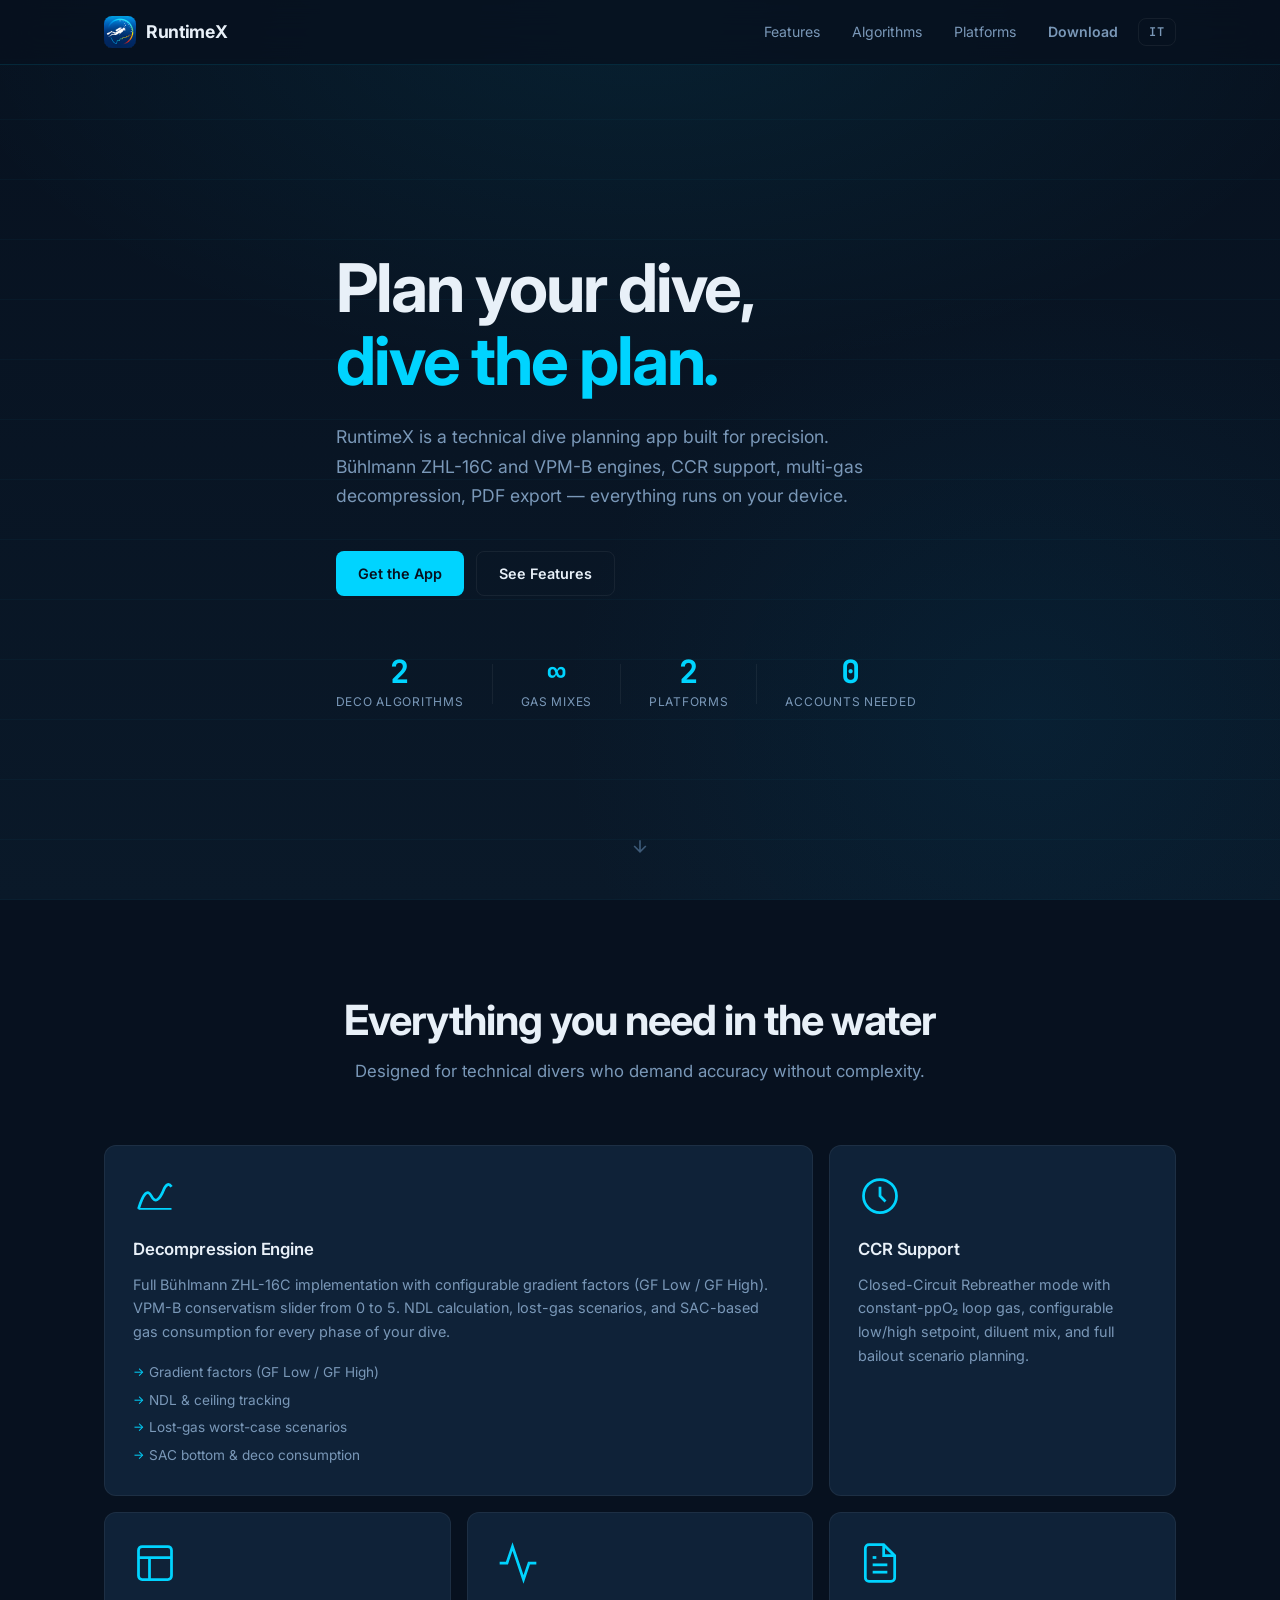
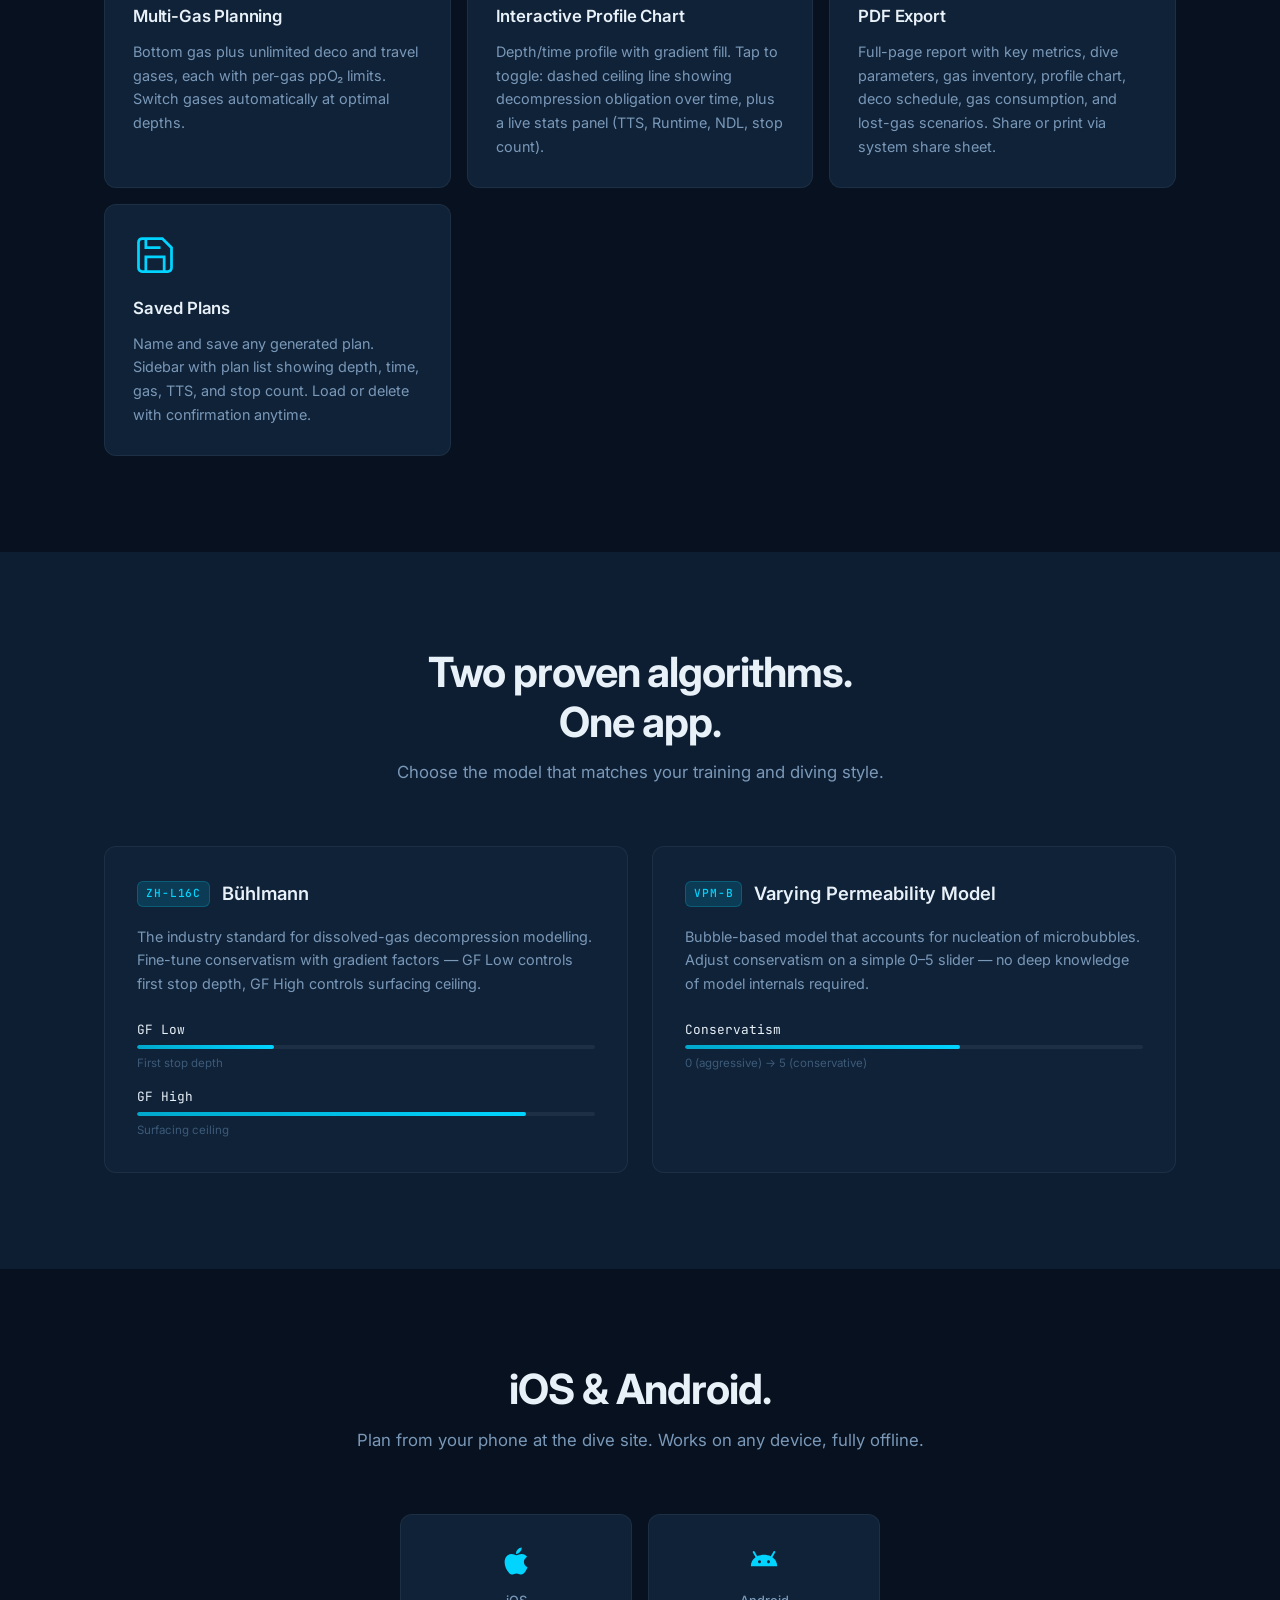
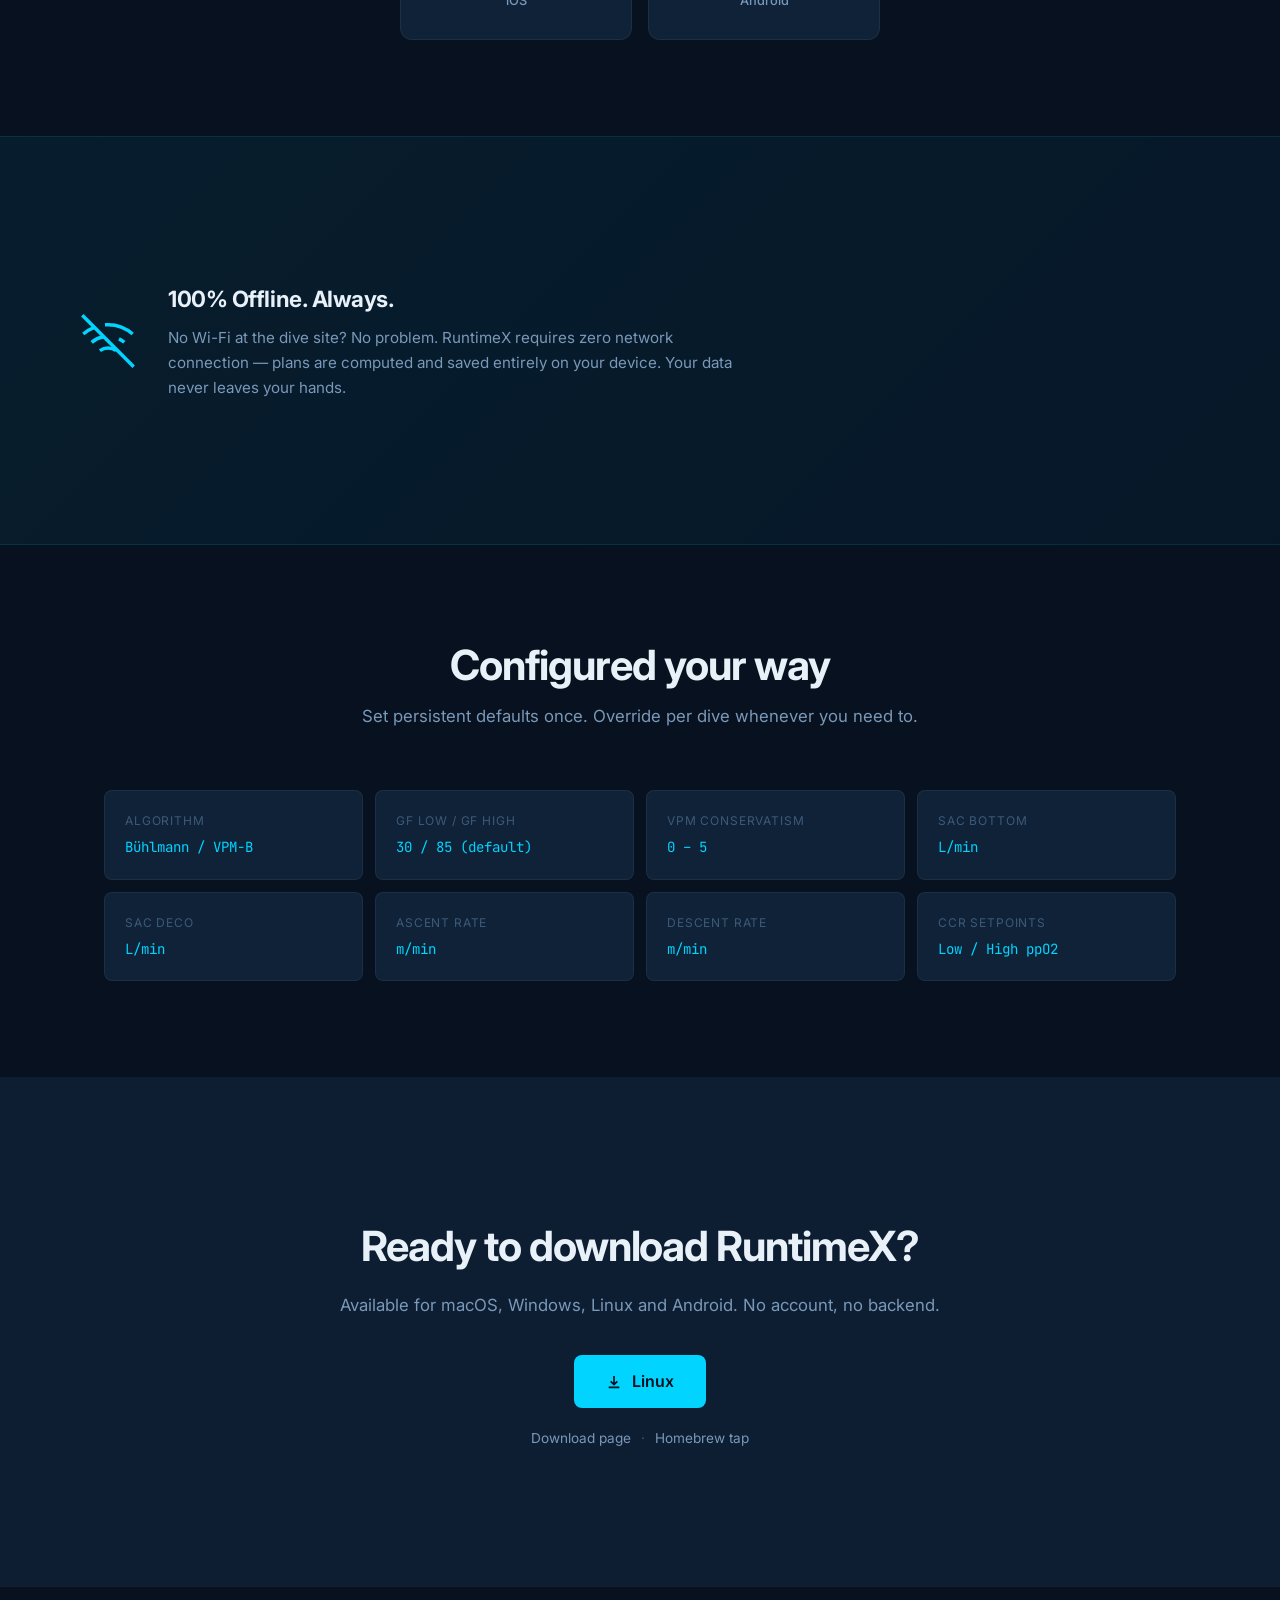
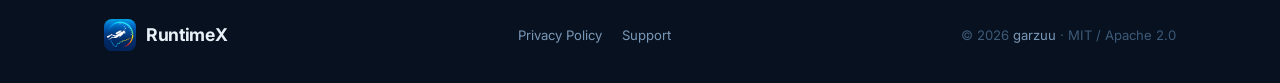
==== commit 0a04b200: "feat(homepage): replace download CTA buttons with platform-aware single button - Auto-detect OS and " ====
--- a/index.html
+++ b/index.html
@@ -293,12 +293,19 @@
   <section class="section section--dark" id="download">
     <div class="container download-section">
       <h2 data-i18n="dl.cta.title">Ready to download RuntimeX?</h2>
-      <p data-i18n="dl.cta.sub">Get the macOS DMG or Windows EXE directly from this site.</p>
-      <div class="download-actions">
-        <a href="/downloads/RuntimeX-macos.dmg" download="RuntimeX-macos.dmg" class="btn btn-primary btn-lg" data-i18n="dl.cta.dmg">Download DMG</a>
-        <a href="/downloads/RuntimeX-windows.exe" download="RuntimeX-windows.exe" class="btn btn-ghost btn-lg" data-i18n="dl.cta.exe">Download EXE</a>
-        <a href="download.html" class="btn btn-ghost btn-lg" data-i18n="dl.cta.page">Download page</a>
-        <a href="https://github.com/garzuu/homebrew-runtimex" class="btn btn-ghost btn-lg" data-i18n="dl.cta.brew">Homebrew tap</a>
+      <p data-i18n="dl.cta.sub">Available for macOS, Windows, Linux and Android. No account, no backend.</p>
+      <div class="dl-cta-primary">
+        <a id="dl-cta-btn" href="/downloads/RuntimeX-macos.dmg" download="RuntimeX-macos.dmg" class="btn btn-primary btn-lg dl-cta-btn">
+          <svg width="16" height="16" viewBox="0 0 24 24" fill="none" stroke="currentColor" stroke-width="2.5" aria-hidden="true" style="flex-shrink:0">
+            <path d="M12 3v13M7 11l5 5 5-5M4 20h16"/>
+          </svg>
+          <span id="dl-cta-label">macOS</span>
+        </a>
+      </div>
+      <div class="dl-cta-links">
+        <a href="download.html" data-i18n="dl.cta.page">All platforms</a>
+        <span class="dl-cta-sep" aria-hidden="true">·</span>
+        <a href="https://github.com/garzuu/homebrew-runtimex" target="_blank" rel="noopener noreferrer" data-i18n="dl.cta.brew">Homebrew tap</a>
       </div>
     </div>
   </section>
@@ -320,5 +327,24 @@
 
   <script src="app.js"></script>
   <script src="i18n.js"></script>
+  <script>
+    (function () {
+      try {
+        const ua = navigator.userAgent;
+        let href, dl, label;
+        if      (/iPhone|iPad|iPod/.test(ua)) { href = 'download.html';                   dl = null;                      label = 'iOS'; }
+        else if (/Android/.test(ua))          { href = '/downloads/RuntimeX-android.apk'; dl = 'RuntimeX-android.apk';   label = 'Android'; }
+        else if (/Win/.test(ua))              { href = '/downloads/RuntimeX-windows.exe';  dl = 'RuntimeX-windows.exe';  label = 'Windows'; }
+        else if (/Linux/.test(ua))            { href = '/downloads/RuntimeX-linux.tar.gz'; dl = 'RuntimeX-linux.tar.gz'; label = 'Linux'; }
+        else                                  { href = '/downloads/RuntimeX-macos.dmg';    dl = 'RuntimeX-macos.dmg';    label = 'macOS'; }
+        const btn = document.getElementById('dl-cta-btn');
+        const lbl = document.getElementById('dl-cta-label');
+        if (!btn || !lbl) return;
+        btn.href = href;
+        lbl.textContent = label;
+        if (dl) btn.setAttribute('download', dl); else btn.removeAttribute('download');
+      } catch (_) {}
+    })();
+  </script>
 </body>
 </html>
--- a/style.css
+++ b/style.css
@@ -568,139 +568,34 @@
   margin-bottom: 36px;
 }
 
-.download-actions { display: flex; justify-content: center; gap: 12px; }
-
-.download-checks {
+.dl-cta-primary { margin-bottom: 20px; }
+
+.dl-cta-btn {
+  display: inline-flex;
+  align-items: center;
+  gap: 10px;
+}
+
+.dl-cta-links {
   display: flex;
   justify-content: center;
-  gap: 18px;
-  margin-top: 18px;
+  align-items: center;
+  gap: 10px;
   flex-wrap: wrap;
 }
 
-.download-checks a {
-  font-size: 0.86rem;
+.dl-cta-links a {
+  font-size: 0.85rem;
   color: var(--text-muted);
   text-decoration: none;
-  font-family: var(--mono);
-}
-
-.download-checks a:hover {
-  color: var(--accent);
-}
-
-/* ── Download page ───────────────────────────────────────────── */
-.download-page {
-  min-height: 100vh;
-  background: var(--bg);
-}
-
-.download-hero {
-  position: relative;
-  overflow: hidden;
-  padding-top: 64px;
-  padding-bottom: 28px;
-}
-
-.download-hero-inner {
-  position: relative;
-  z-index: 1;
-  padding-top: 96px;
-  padding-bottom: 72px;
-}
-
-.download-meta {
-  display: grid;
-  grid-template-columns: repeat(3, minmax(0, 1fr));
-  gap: 12px;
-  margin-top: 36px;
-}
-
-.download-meta-item,
-.download-card,
-.download-note {
-  background: var(--bg-card);
-  border: 1px solid var(--border-card);
-  border-radius: var(--radius);
-}
-
-.download-meta-item {
-  padding: 18px 20px;
-}
-
-.download-meta-label {
-  display: block;
-  font-size: 0.72rem;
-  text-transform: uppercase;
-  letter-spacing: 0.08em;
+  transition: color 0.15s;
+}
+
+.dl-cta-links a:hover { color: var(--text); }
+
+.dl-cta-sep {
   color: var(--text-faint);
-  margin-bottom: 4px;
-}
-
-.download-meta-value {
-  display: block;
-  font-family: var(--mono);
-  color: var(--accent);
-  font-size: 0.9rem;
-}
-
-.download-grid {
-  display: grid;
-  grid-template-columns: repeat(3, minmax(0, 1fr));
-  gap: 18px;
-}
-
-.download-card {
-  padding: 28px;
-  transition: border-color 0.2s, transform 0.2s, background 0.2s;
-}
-
-.download-card:hover {
-  border-color: rgba(0, 212, 255, 0.25);
-  transform: translateY(-2px);
-  background: var(--bg-card-hov);
-}
-
-.download-card--primary {
-  background: linear-gradient(180deg, rgba(0, 212, 255, 0.08), rgba(15, 34, 56, 1));
-}
-
-.download-card h3 {
-  font-size: 1.15rem;
-  font-weight: 600;
-  margin-bottom: 10px;
-}
-
-.download-card p {
-  font-size: 0.92rem;
-  color: var(--text-muted);
-  line-height: 1.65;
-  margin-bottom: 18px;
-}
-
-.command-block {
-  background: rgba(0, 0, 0, 0.2);
-  border: 1px solid var(--border-card);
-  border-radius: var(--radius-sm);
-  padding: 16px;
-  margin-bottom: 18px;
-  overflow-x: auto;
-}
-
-.command-block code {
-  font-family: var(--mono);
-  font-size: 0.84rem;
-  color: var(--text);
-}
-
-.download-note {
-  margin-top: 18px;
-  padding: 18px 20px;
-}
-
-.download-note p {
-  color: var(--text-muted);
-  font-size: 0.92rem;
+  font-size: 0.85rem;
 }
 
 /* ── Footer ───────────────────────────────────────────────────── */
@@ -1021,8 +916,6 @@
   .platforms-grid { grid-template-columns: repeat(3, 1fr); }
   .settings-grid { grid-template-columns: repeat(2, 1fr); }
   .support-grid { grid-template-columns: repeat(2, 1fr); }
-  .download-meta { grid-template-columns: 1fr; }
-  .download-grid { grid-template-columns: repeat(2, minmax(0, 1fr)); }
 }
 
 /* ── Mobile  ≤ 640px ──────────────────────────────────────────── */
@@ -1072,8 +965,6 @@
 
   .support-grid { grid-template-columns: 1fr; }
   .support-card { padding: 20px; }
-  .download-meta { grid-template-columns: 1fr; }
-  .download-grid { grid-template-columns: 1fr; }
 
   /* Offline banner */
   .offline-banner { flex-direction: column; text-align: center; gap: 20px; padding: 36px 0; }
@@ -1093,4 +984,5 @@
   .faq-item { padding: 14px 0; }
   .faq-q { font-size: 0.9rem; }
   .faq-a { font-size: 0.85rem; }
-}
+
+}
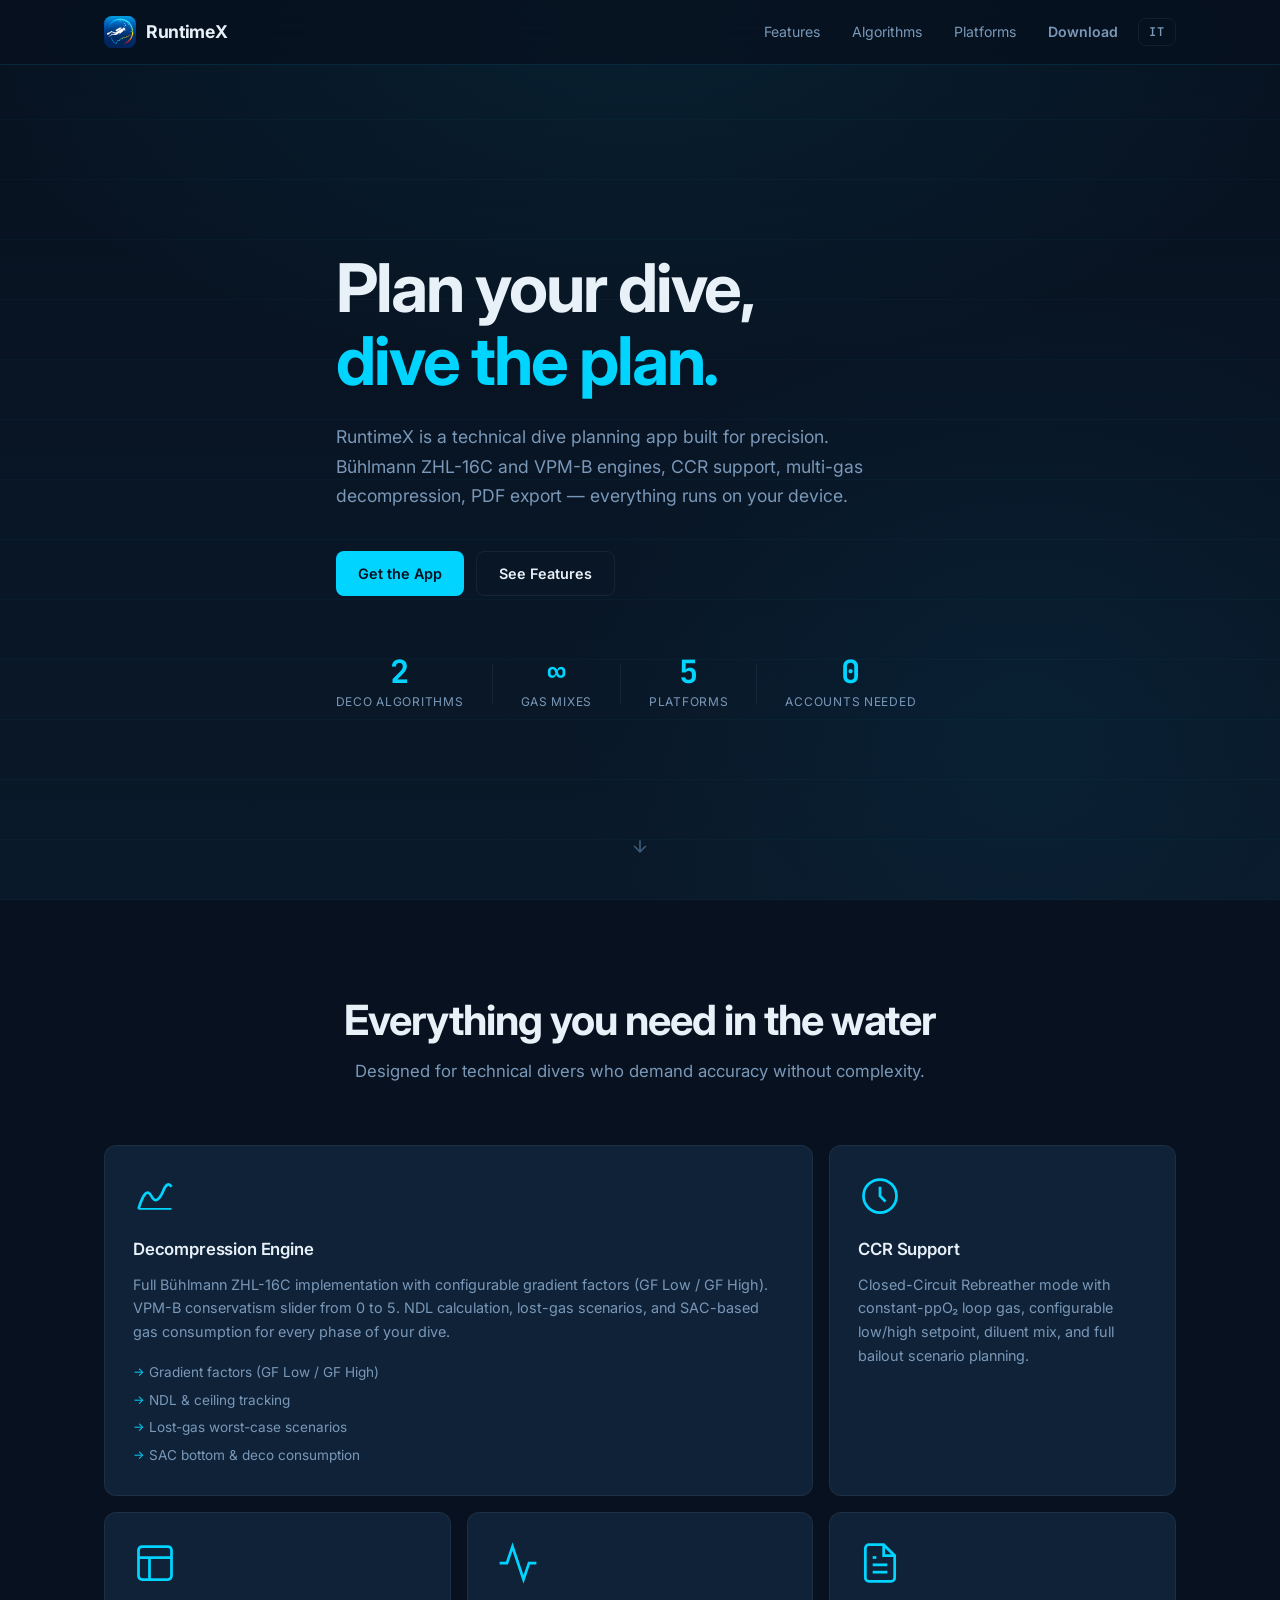
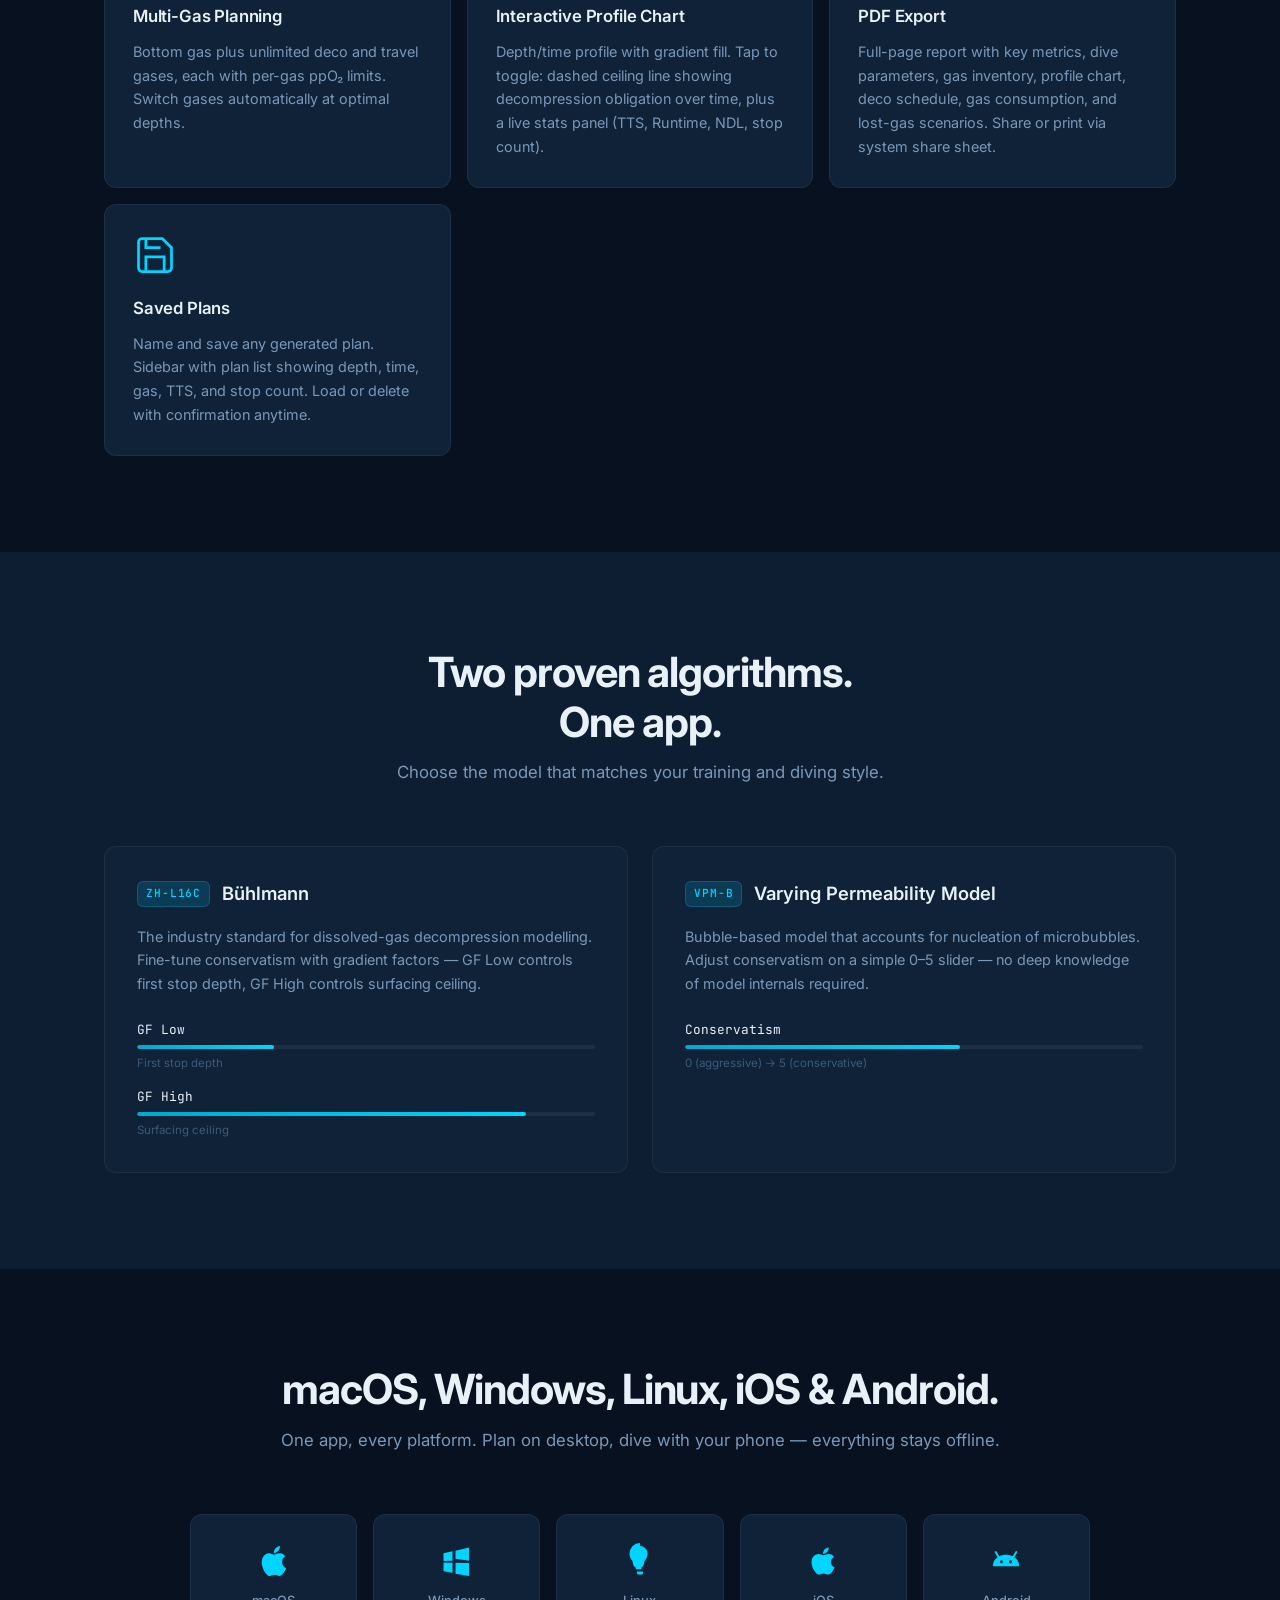
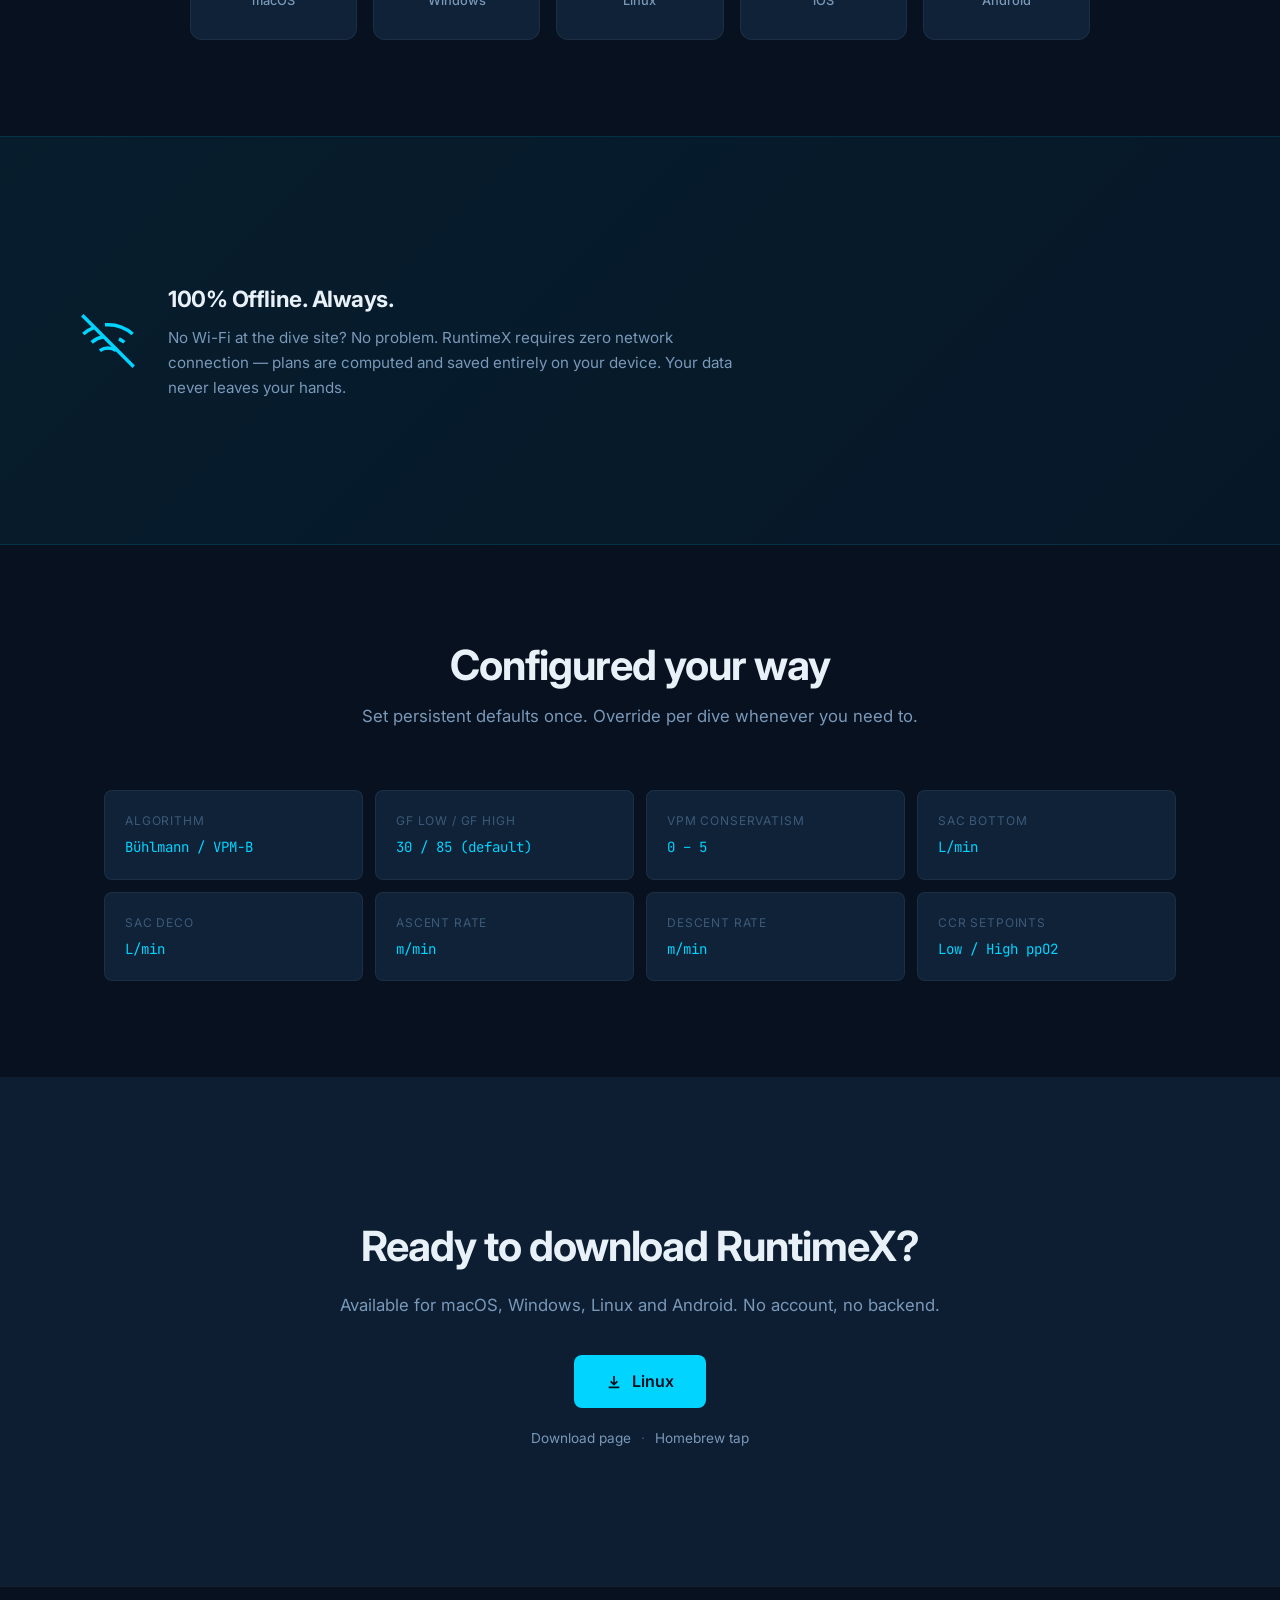
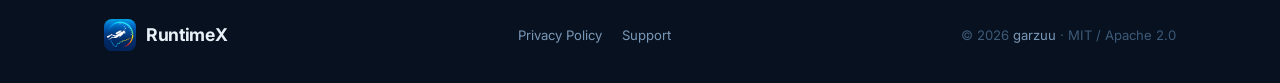
==== commit 4f38f41c: "feat(platforms): add macOS, Windows, Linux cards to platforms section - Add 3 new platform cards (ma" ====
--- a/index.html
+++ b/index.html
@@ -75,7 +75,7 @@
         </div>
         <div class="stat-sep"></div>
         <div class="stat">
-          <span class="stat-value">2</span>
+          <span class="stat-value">5</span>
           <span class="stat-label" data-i18n="hero.stat.platforms">Platforms</span>
         </div>
         <div class="stat-sep"></div>
@@ -229,10 +229,34 @@
   <section class="section" id="platforms">
     <div class="container">
       <div class="section-header">
-        <h2 data-i18n="platforms.title">iOS &amp; Android.</h2>
-        <p data-i18n="platforms.sub">Plan from your phone at the dive site. Works on any device, fully offline.</p>
-      </div>
-      <div class="platforms-grid platforms-grid--two">
+        <h2 data-i18n="platforms.title">macOS, Windows, Linux, iOS &amp; Android.</h2>
+        <p data-i18n="platforms.sub">One app, every platform. Plan on desktop, dive with your phone — everything stays offline.</p>
+      </div>
+      <div class="platforms-grid">
+        <div class="platform-card">
+          <div class="platform-icon">
+            <svg viewBox="0 0 24 24" fill="currentColor">
+              <path d="M18.71 19.5c-.83 1.24-1.71 2.45-3.05 2.47-1.34.03-1.77-.79-3.29-.79-1.53 0-2 .77-3.27.82-1.31.05-2.3-1.32-3.14-2.53C4.25 17 2.94 12.45 4.7 9.39c.87-1.52 2.43-2.48 4.12-2.51 1.28-.02 2.5.87 3.29.87.78 0 2.26-1.07 3.8-.91.65.03 2.47.26 3.64 1.98-.09.06-2.17 1.28-2.15 3.81.03 3.02 2.65 4.03 2.68 4.04-.03.07-.42 1.44-1.38 2.83M13 3.5c.73-.83 1.94-1.46 2.94-1.5.13 1.17-.34 2.35-1.04 3.19-.69.85-1.83 1.51-2.95 1.42-.15-1.15.41-2.35 1.05-3.11z"/>
+            </svg>
+          </div>
+          <span>macOS</span>
+        </div>
+        <div class="platform-card">
+          <div class="platform-icon">
+            <svg viewBox="0 0 24 24" fill="currentColor">
+              <path d="M3 12V6.75l6-1.32v6.48L3 12m17-9v8.75l-9-1.24V5.18L20 3M3 13l6 .09v6.81l-6-1.15V13m17 .25V22l-9-1.5V13.1l9 .15z"/>
+            </svg>
+          </div>
+          <span>Windows</span>
+        </div>
+        <div class="platform-card">
+          <div class="platform-icon">
+            <svg viewBox="0 0 24 24" fill="currentColor">
+              <path d="M12 2a5 5 0 0 1 5 5c0 2.1-.8 3.8-2 5l-.5 2.5c-.2.8-.8 1.3-1.5 1.5v.5a1 1 0 0 1-1 1h-2a1 1 0 0 1-1-1v-.5c-.7-.2-1.3-.7-1.5-1.5L7 12C5.8 10.8 5 9.1 5 7a7 7 0 0 1 7-7zm-2 17h4v1a1 1 0 0 1-1 1h-2a1 1 0 0 1-1-1v-1z"/>
+            </svg>
+          </div>
+          <span>Linux</span>
+        </div>
         <div class="platform-card">
           <div class="platform-icon">
             <svg viewBox="0 0 24 24" fill="currentColor">
--- a/style.css
+++ b/style.css
@@ -449,13 +449,9 @@
 /* ── Platforms ────────────────────────────────────────────────── */
 .platforms-grid {
   display: grid;
-  grid-template-columns: repeat(6, 1fr);
+  grid-template-columns: repeat(5, 1fr);
   gap: 16px;
-}
-
-.platforms-grid--two {
-  grid-template-columns: repeat(2, 1fr);
-  max-width: 480px;
+  max-width: 900px;
   margin: 0 auto;
 }
 
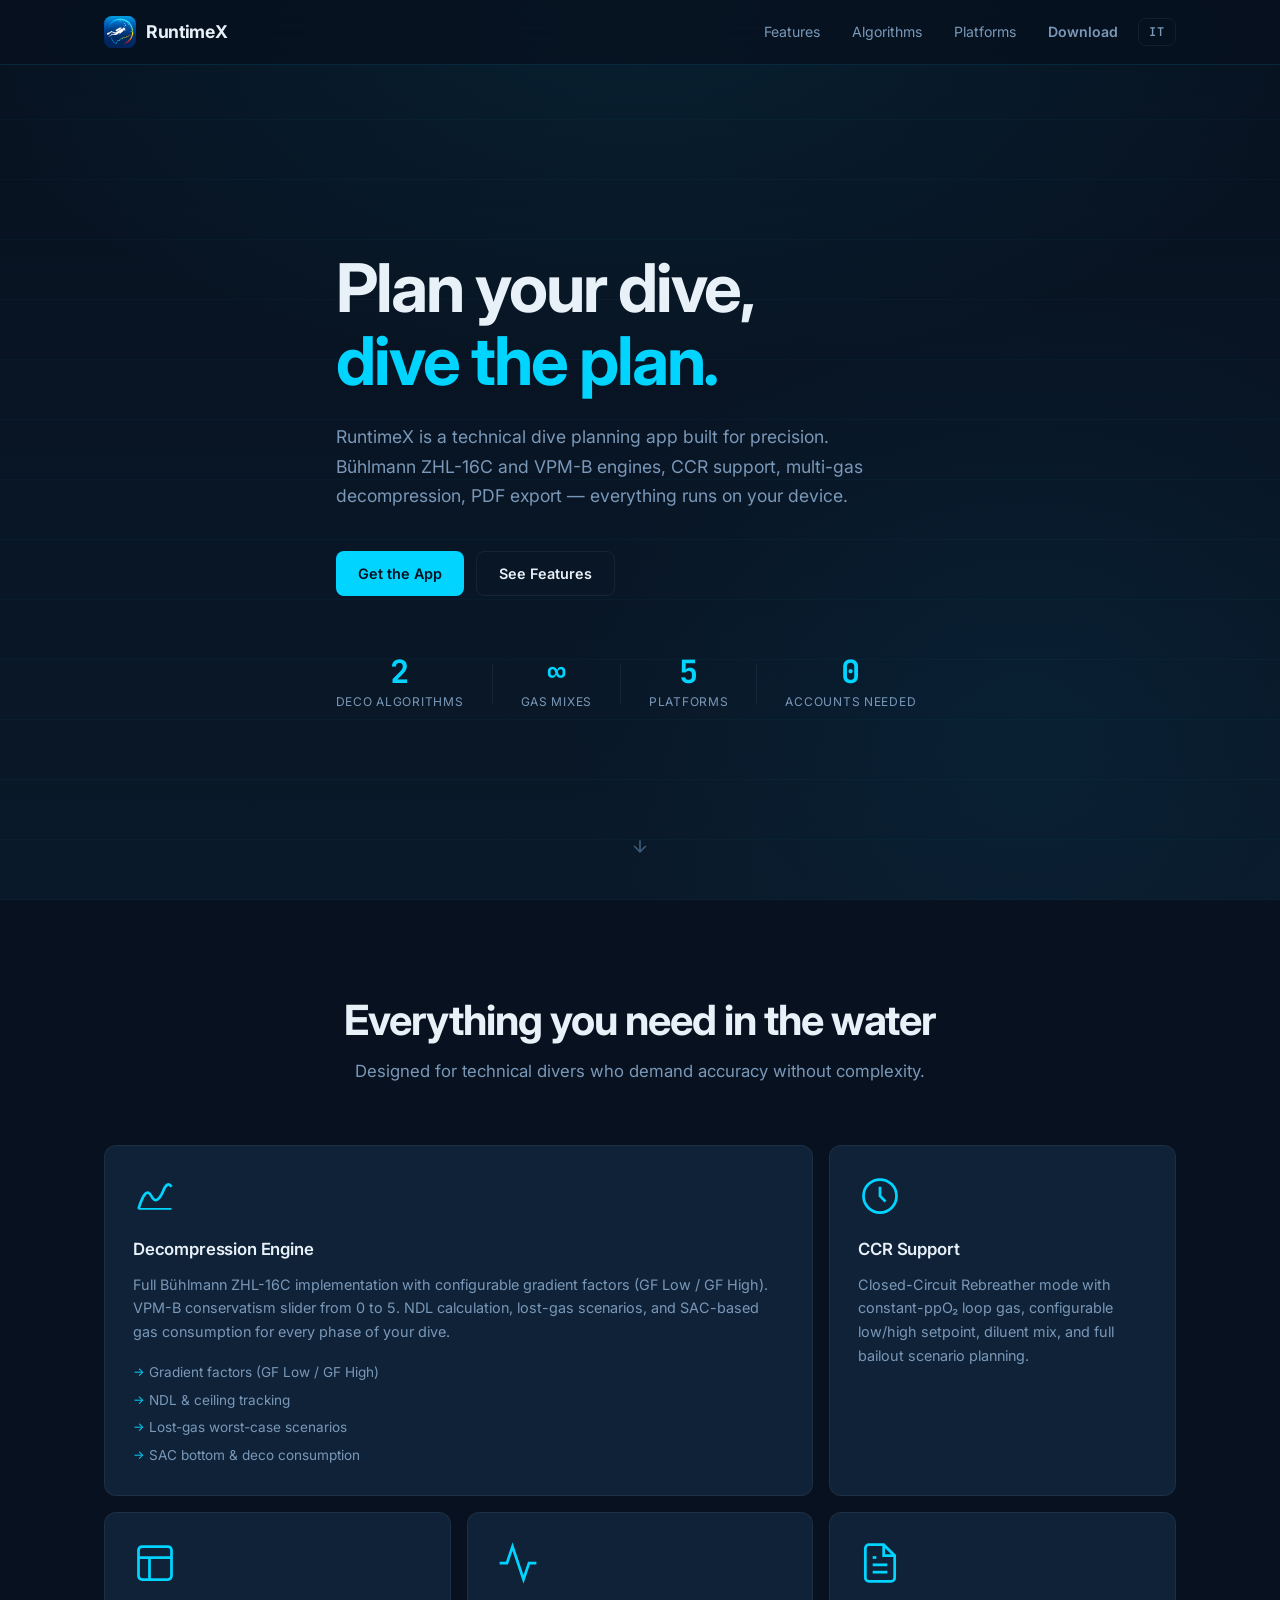
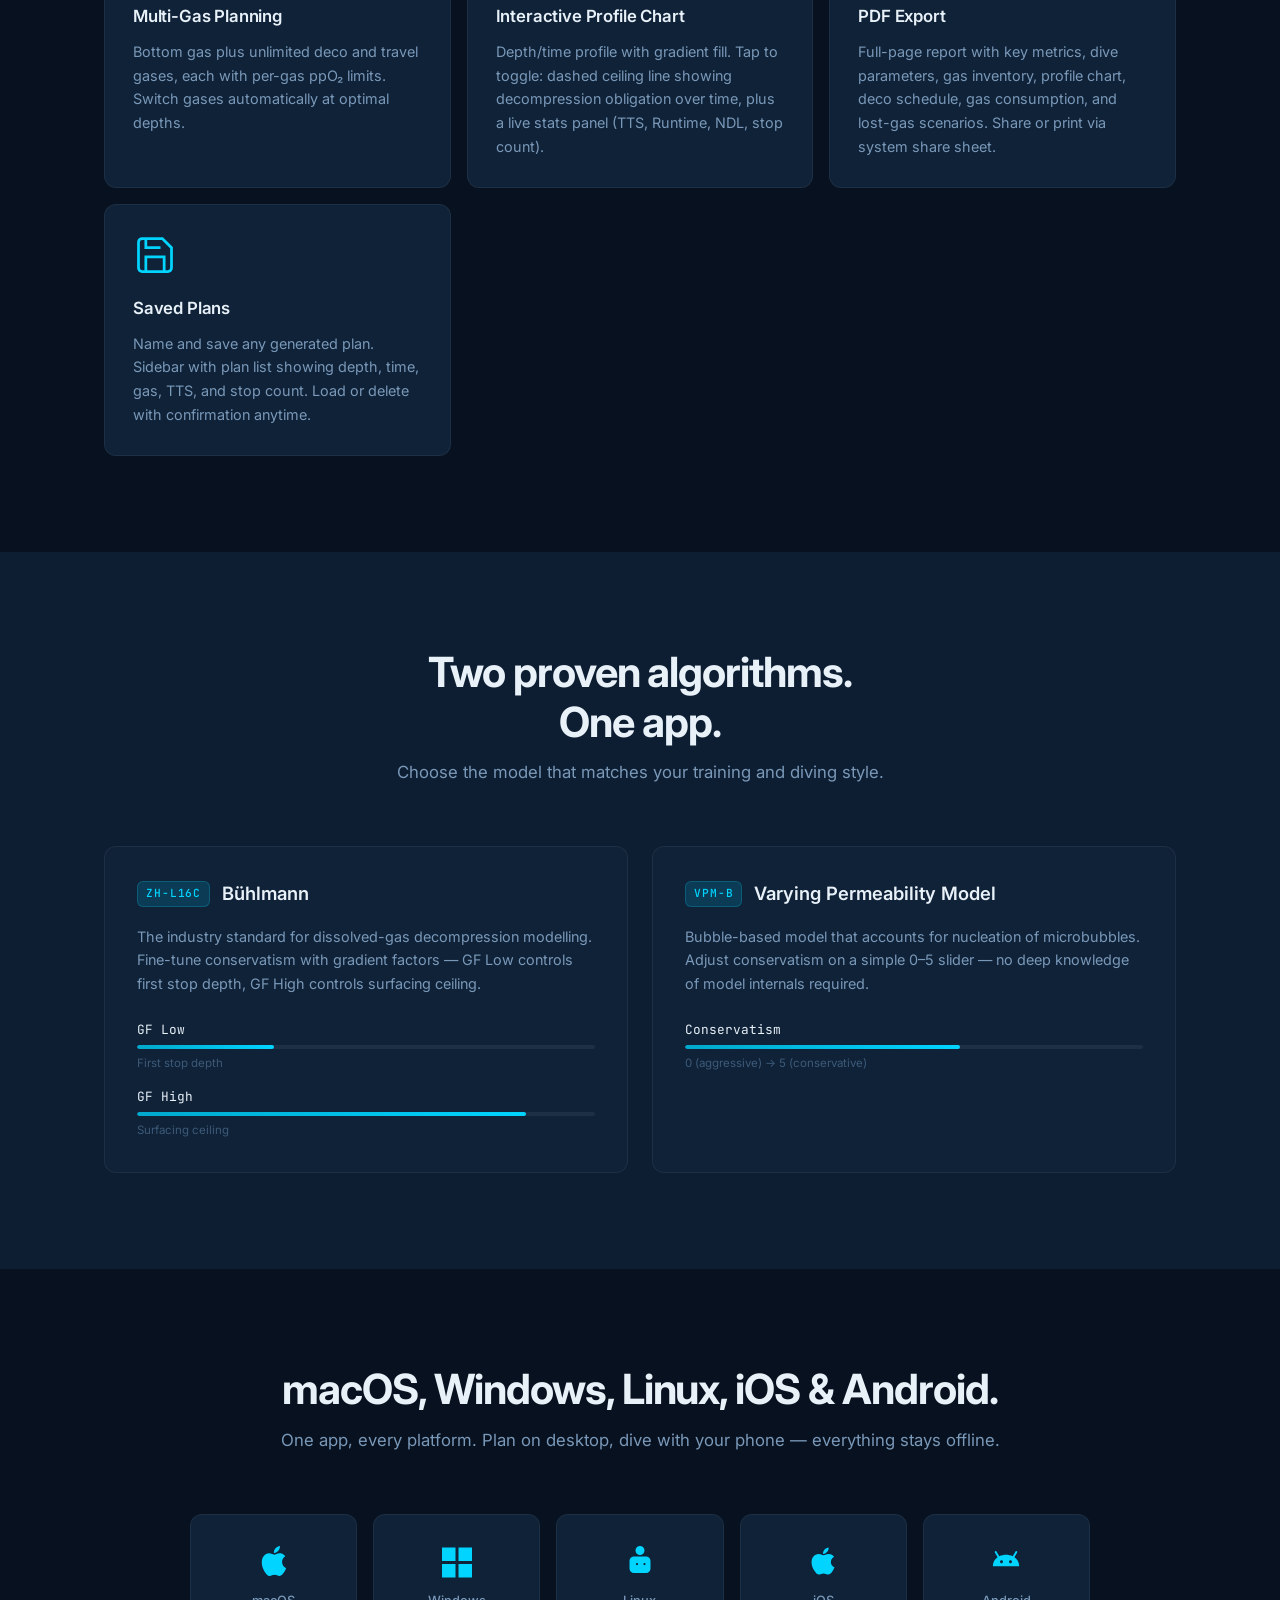
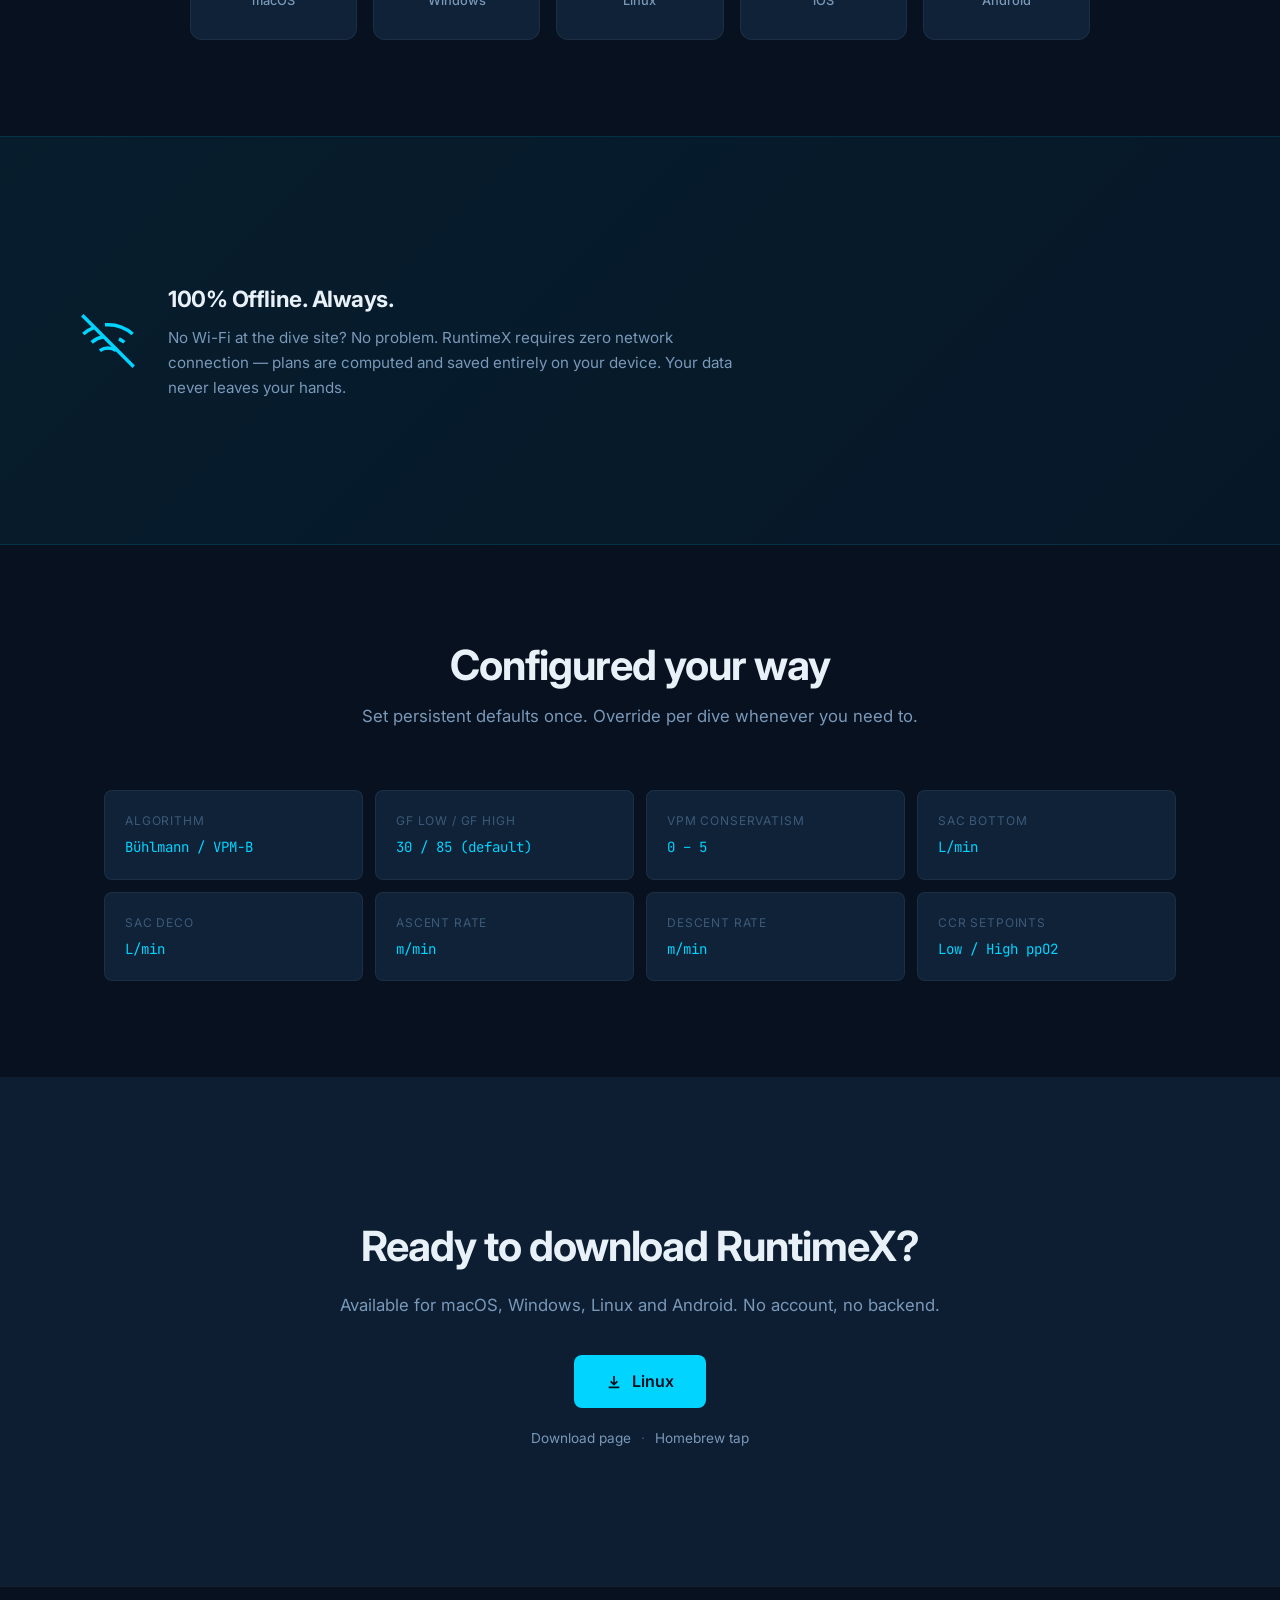
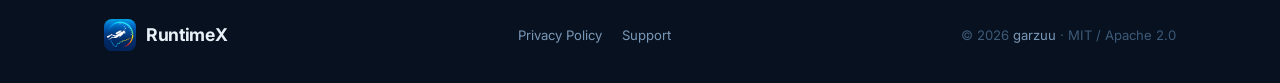
==== commit 65392abe: "fix(platforms): update Windows and Linux icons - Windows: replace perspective-flag path with flat 4-" ====
--- a/index.html
+++ b/index.html
@@ -244,7 +244,7 @@
         <div class="platform-card">
           <div class="platform-icon">
             <svg viewBox="0 0 24 24" fill="currentColor">
-              <path d="M3 12V6.75l6-1.32v6.48L3 12m17-9v8.75l-9-1.24V5.18L20 3M3 13l6 .09v6.81l-6-1.15V13m17 .25V22l-9-1.5V13.1l9 .15z"/>
+              <path d="M2 3h9v9H2V3zm11 0h9v9h-9V3zM2 14h9v9H2v-9zm11 0h9v9h-9v-9z"/>
             </svg>
           </div>
           <span>Windows</span>
@@ -252,7 +252,7 @@
         <div class="platform-card">
           <div class="platform-icon">
             <svg viewBox="0 0 24 24" fill="currentColor">
-              <path d="M12 2a5 5 0 0 1 5 5c0 2.1-.8 3.8-2 5l-.5 2.5c-.2.8-.8 1.3-1.5 1.5v.5a1 1 0 0 1-1 1h-2a1 1 0 0 1-1-1v-.5c-.7-.2-1.3-.7-1.5-1.5L7 12C5.8 10.8 5 9.1 5 7a7 7 0 0 1 7-7zm-2 17h4v1a1 1 0 0 1-1 1h-2a1 1 0 0 1-1-1v-1z"/>
+              <path fill-rule="evenodd" d="M12 2a3 3 0 1 0 0 6 3 3 0 0 0 0-6zM8 9a3 3 0 0 0-3 3v5a3 3 0 0 0 3 3h8a3 3 0 0 0 3-3v-5a3 3 0 0 0-3-3H8zM9.25 14a.75.75 0 1 0 1.5 0 .75.75 0 0 0-1.5 0zm5 0a.75.75 0 1 0 1.5 0 .75.75 0 0 0-1.5 0z"/>
             </svg>
           </div>
           <span>Linux</span>
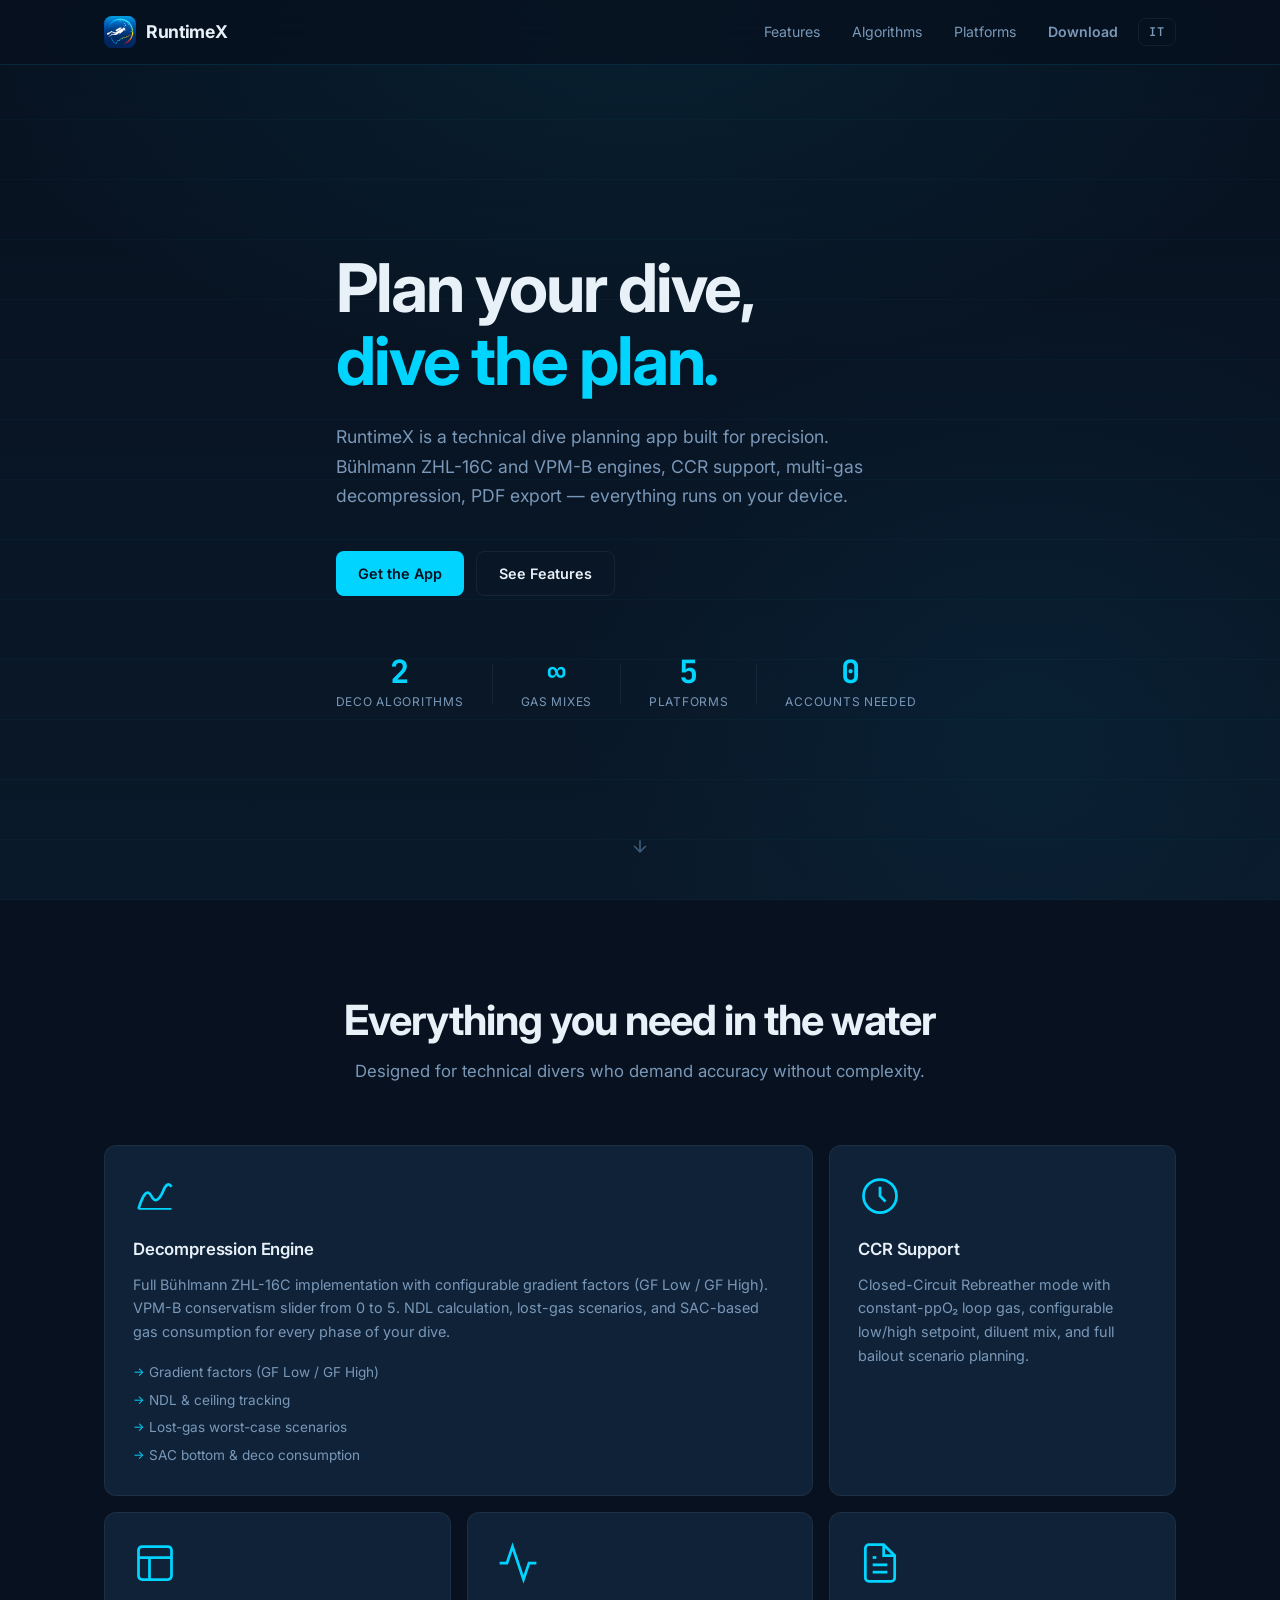
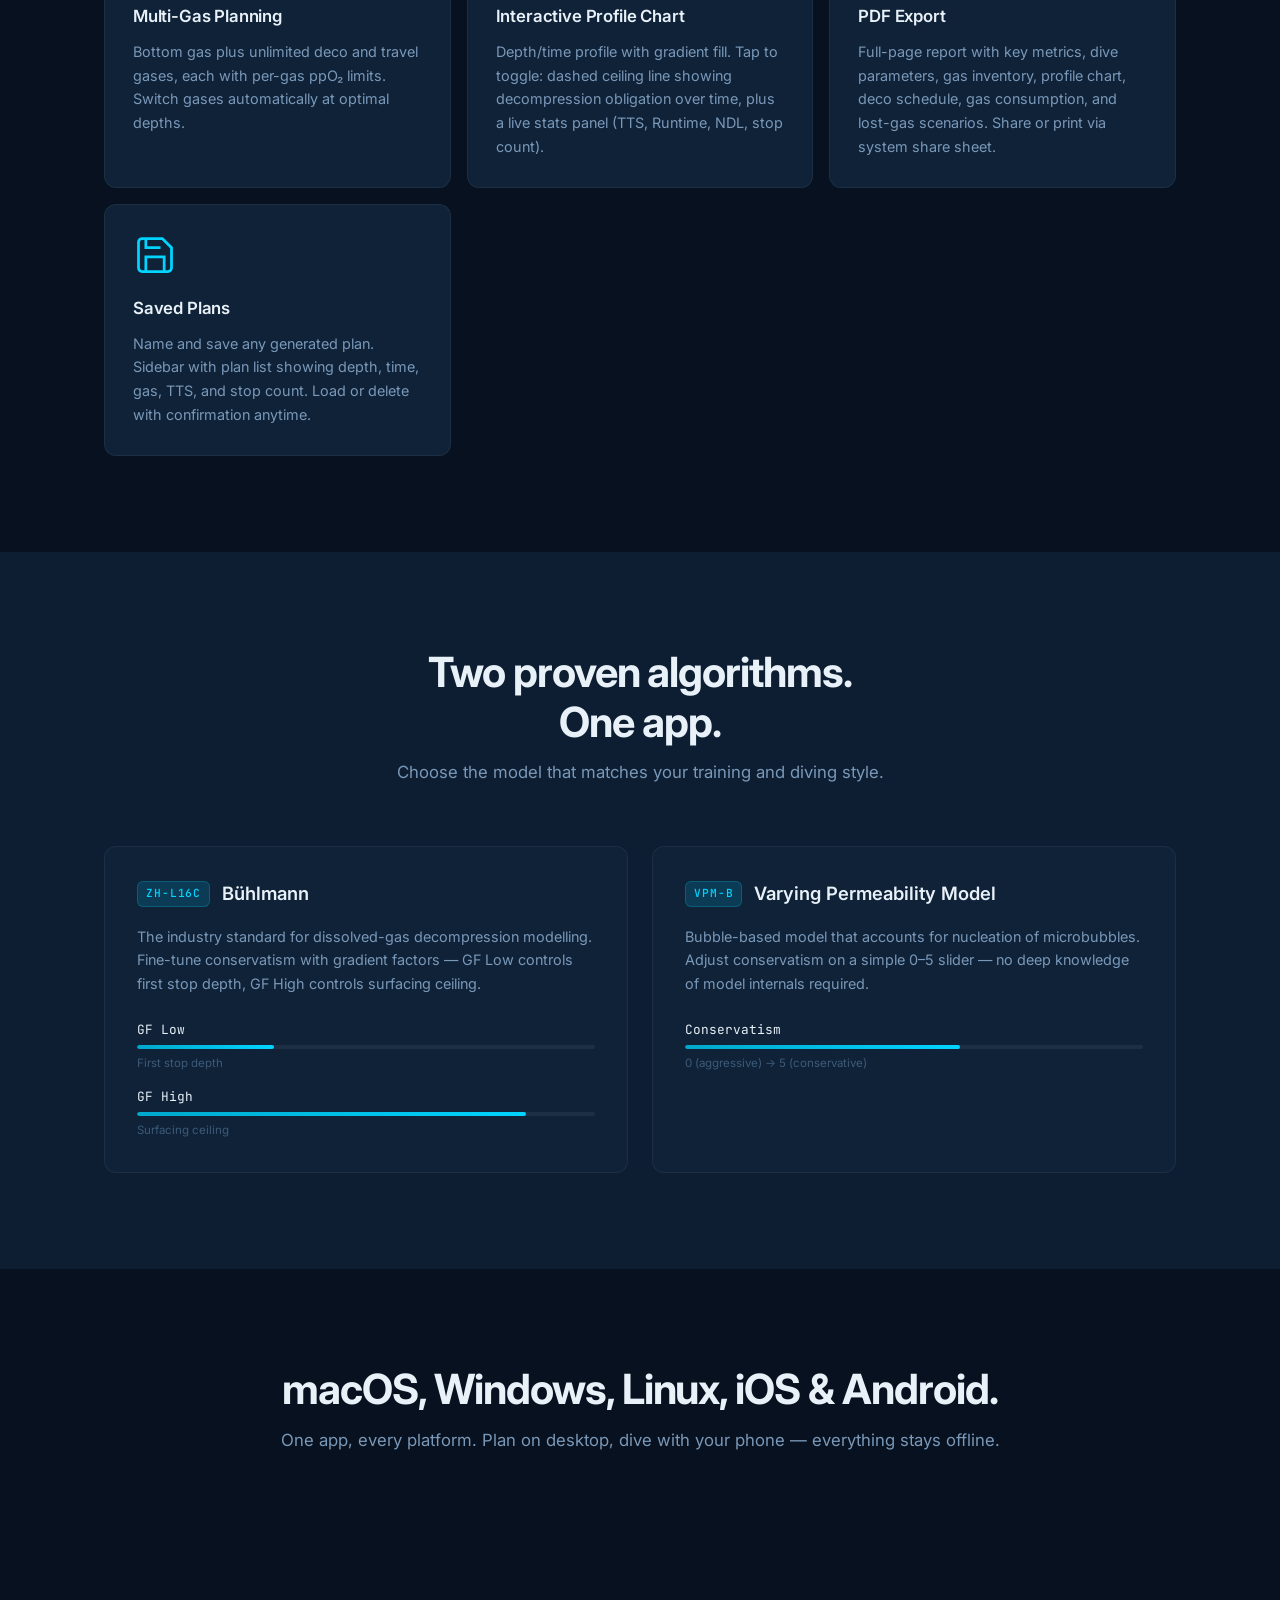
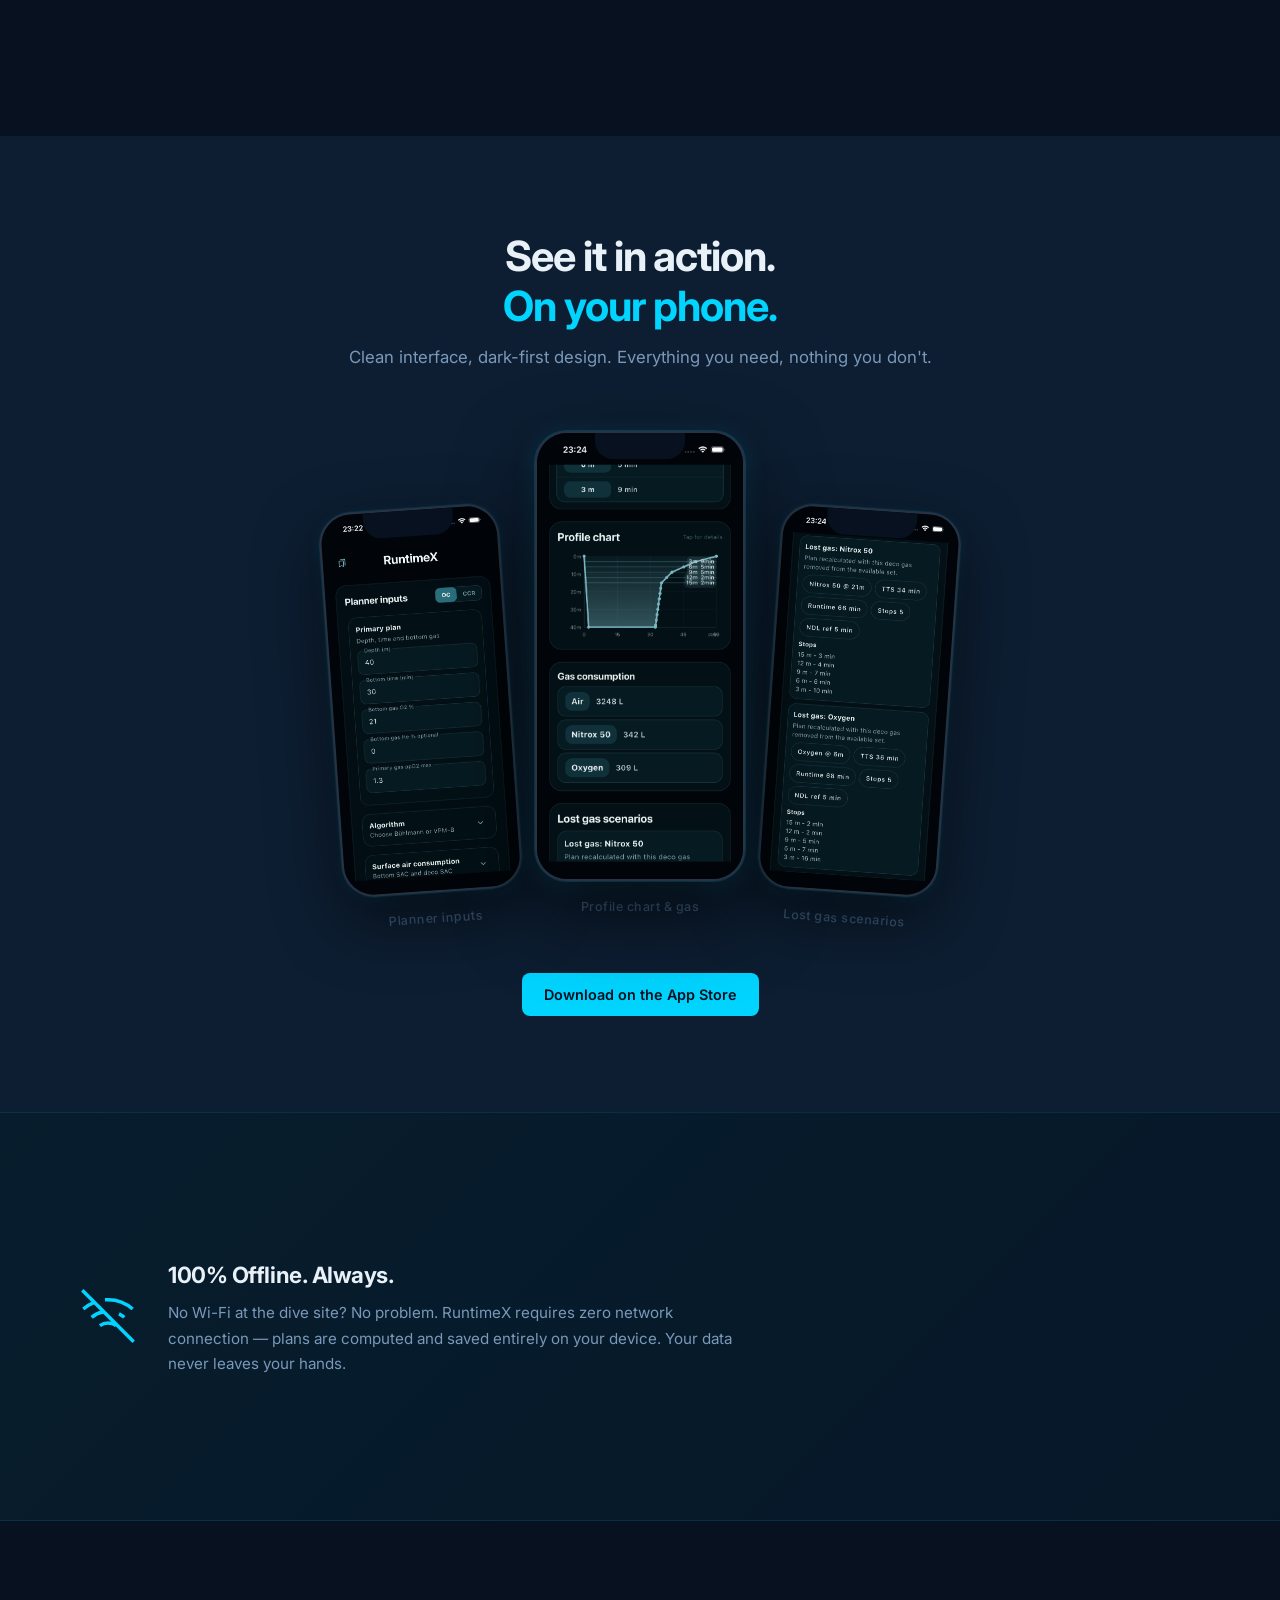
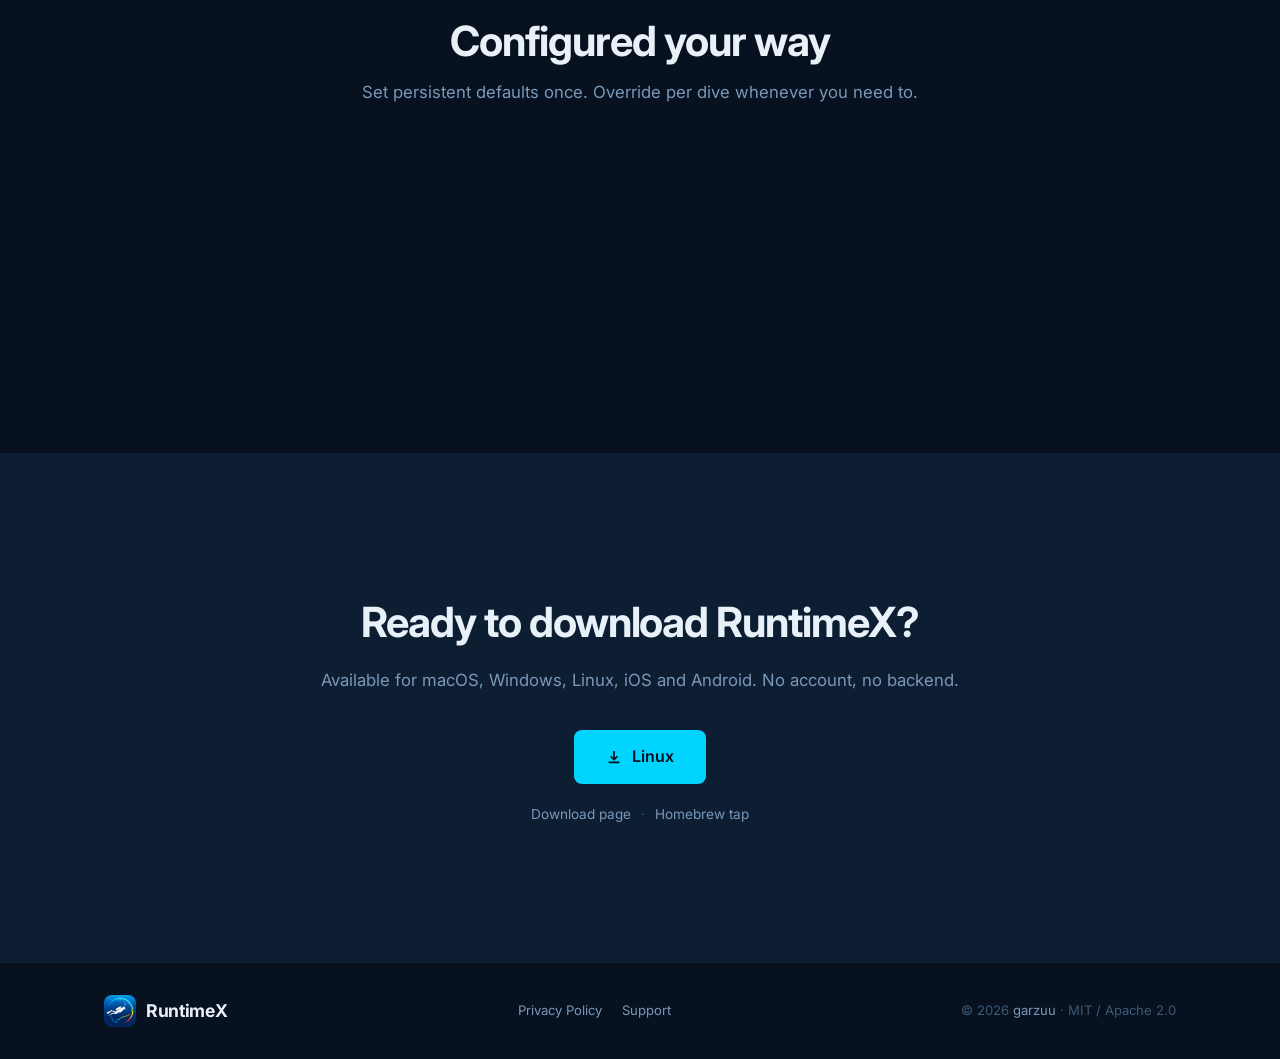
==== commit 77078ef6: "feat(landing): add iOS app screenshots section and mention iOS in all platform lists Co-Authored-By:" ====
--- a/index.html
+++ b/index.html
@@ -277,6 +277,47 @@
     </div>
   </section>
 
+  <!-- APP SCREENSHOTS -->
+  <section class="section section--dark" id="screenshots">
+    <div class="container">
+      <div class="section-header">
+        <h2 data-i18n-html="screens.title">See it in action.<br><span class="accent">On your phone.</span></h2>
+        <p data-i18n="screens.sub">Clean interface, dark-first design. Everything you need, nothing you don't.</p>
+      </div>
+      <div class="screenshots-row">
+        <div class="iphone-mockup">
+          <div class="iphone-frame">
+            <div class="iphone-notch"></div>
+            <img src="assets/screenshot-planner.png" alt="Planner inputs screen" loading="lazy" />
+          </div>
+          <p class="iphone-caption" data-i18n="screens.cap1">Planner inputs</p>
+        </div>
+        <div class="iphone-mockup iphone-mockup--center">
+          <div class="iphone-frame">
+            <div class="iphone-notch"></div>
+            <img src="assets/screenshot-profile.png" alt="Profile chart and gas consumption" loading="lazy" />
+          </div>
+          <p class="iphone-caption" data-i18n="screens.cap2">Profile chart &amp; gas</p>
+        </div>
+        <div class="iphone-mockup">
+          <div class="iphone-frame">
+            <div class="iphone-notch"></div>
+            <img src="assets/screenshot-lostgas.png" alt="Lost gas scenarios" loading="lazy" />
+          </div>
+          <p class="iphone-caption" data-i18n="screens.cap3">Lost gas scenarios</p>
+        </div>
+      </div>
+      <div class="screenshots-cta">
+        <a href="https://apps.apple.com/us/app/runtimex/id6777229440" target="_blank" rel="noopener noreferrer" class="btn btn-primary" data-i18n="screens.appstore">
+          <svg width="16" height="16" viewBox="0 0 24 24" fill="currentColor" aria-hidden="true" style="flex-shrink:0">
+            <path d="M18.71 19.5c-.83 1.24-1.71 2.45-3.05 2.47-1.34.03-1.77-.79-3.29-.79-1.53 0-2 .77-3.27.82-1.31.05-2.3-1.32-3.14-2.53C4.25 17 2.94 12.45 4.7 9.39c.87-1.52 2.43-2.48 4.12-2.51 1.28-.02 2.5.87 3.29.87.78 0 2.26-1.07 3.8-.91.65.03 2.47.26 3.64 1.98-.09.06-2.17 1.28-2.15 3.81.03 3.02 2.65 4.03 2.68 4.04-.03.07-.42 1.44-1.38 2.83M13 3.5c.73-.83 1.94-1.46 2.94-1.5.13 1.17-.34 2.35-1.04 3.19-.69.85-1.83 1.51-2.95 1.42-.15-1.15.41-2.35 1.05-3.11z"/>
+          </svg>
+          Download on the App Store
+        </a>
+      </div>
+    </div>
+  </section>
+
   <!-- OFFLINE BANNER -->
   <section class="section section--accent">
     <div class="container offline-banner">
@@ -317,7 +358,7 @@
   <section class="section section--dark" id="download">
     <div class="container download-section">
       <h2 data-i18n="dl.cta.title">Ready to download RuntimeX?</h2>
-      <p data-i18n="dl.cta.sub">Available for macOS, Windows, Linux and Android. No account, no backend.</p>
+      <p data-i18n="dl.cta.sub">Available for macOS, Windows, Linux, iOS and Android. No account, no backend.</p>
       <div class="dl-cta-primary">
         <a id="dl-cta-btn" href="/downloads/RuntimeX-macos.dmg" download="RuntimeX-macos.dmg" class="btn btn-primary btn-lg dl-cta-btn">
           <svg width="16" height="16" viewBox="0 0 24 24" fill="none" stroke="currentColor" stroke-width="2.5" aria-hidden="true" style="flex-shrink:0">
--- a/style.css
+++ b/style.css
@@ -225,6 +225,10 @@
   margin-bottom: 60px;
 }
 
+.hero-actions .btn {
+  justify-content: center;
+}
+
 .hero-stats {
   display: flex;
   align-items: center;
@@ -592,6 +596,84 @@
 .dl-cta-sep {
   color: var(--text-faint);
   font-size: 0.85rem;
+}
+
+/* ── Screenshots section ──────────────────────────────────────── */
+.screenshots-row {
+  display: flex;
+  justify-content: center;
+  align-items: flex-end;
+  gap: 24px;
+  margin-top: 56px;
+}
+
+.iphone-mockup {
+  display: flex;
+  flex-direction: column;
+  align-items: center;
+  gap: 16px;
+  transform: rotate(-4deg) translateY(12px);
+  transition: transform 0.3s ease;
+}
+.iphone-mockup:last-child { transform: rotate(4deg) translateY(12px); }
+.iphone-mockup--center {
+  transform: none;
+  z-index: 1;
+}
+.iphone-mockup:hover,
+.iphone-mockup:last-child:hover { transform: rotate(0deg) translateY(0); }
+.iphone-mockup--center:hover { transform: translateY(-8px); }
+
+.iphone-frame {
+  position: relative;
+  width: 180px;
+  border-radius: 32px;
+  border: 2px solid rgba(255,255,255,0.12);
+  overflow: hidden;
+  background: #0a1628;
+  box-shadow:
+    0 0 0 1px rgba(0,212,255,0.08),
+    0 24px 64px rgba(0,0,0,0.6),
+    0 4px 16px rgba(0,212,255,0.08);
+}
+.iphone-mockup--center .iphone-frame {
+  width: 210px;
+  box-shadow:
+    0 0 0 1px rgba(0,212,255,0.15),
+    0 32px 80px rgba(0,0,0,0.7),
+    0 4px 24px rgba(0,212,255,0.15);
+}
+
+.iphone-frame img {
+  display: block;
+  width: 100%;
+  height: auto;
+}
+
+.iphone-notch {
+  position: absolute;
+  top: 0;
+  left: 50%;
+  transform: translateX(-50%);
+  width: 90px;
+  height: 26px;
+  background: #07111f;
+  border-radius: 0 0 18px 18px;
+  z-index: 2;
+}
+
+.iphone-caption {
+  font-size: 0.78rem;
+  font-weight: 500;
+  color: var(--text-faint);
+  letter-spacing: 0.04em;
+  text-align: center;
+}
+
+.screenshots-cta {
+  display: flex;
+  justify-content: center;
+  margin-top: 56px;
 }
 
 /* ── Footer ───────────────────────────────────────────────────── */
@@ -928,15 +1010,25 @@
   .hero-inner { padding-top: 48px; padding-bottom: 48px; max-width: 100%; }
   .hero-badge { margin-bottom: 16px; font-size: 0.7rem; }
   .hero-sub { font-size: 0.95rem; margin-bottom: 28px; }
-  .hero-actions { margin-bottom: 36px; }
+  .hero-actions {
+    display: grid;
+    grid-template-columns: repeat(2, minmax(0, 1fr));
+    gap: 12px;
+    margin-bottom: 36px;
+  }
+  .hero-actions .btn {
+    width: 100%;
+  }
   .hero-scroll-hint { display: none; }
   .hero-stats {
     display: grid;
     grid-template-columns: 1fr 1fr;
     width: 100%;
+    background: rgba(5, 12, 24, 0.28);
     border: 1px solid var(--border-card);
     border-radius: var(--radius);
     overflow: hidden;
+    box-shadow: inset 0 1px 0 rgba(255,255,255,0.02);
   }
   .stat { padding: 16px 12px; border-right: 1px solid var(--border-card); }
   .stat:nth-child(even) { border-right: none; }
@@ -981,4 +1073,13 @@
   .faq-q { font-size: 0.9rem; }
   .faq-a { font-size: 0.85rem; }
 
-}
+  .screenshots-row {
+    gap: 12px;
+  }
+  .iphone-frame { width: 120px; border-radius: 22px; }
+  .iphone-mockup--center .iphone-frame { width: 140px; }
+  .iphone-notch { width: 60px; height: 20px; }
+  .iphone-mockup { transform: rotate(-3deg) translateY(8px); }
+  .iphone-mockup:last-child { transform: rotate(3deg) translateY(8px); }
+
+}
